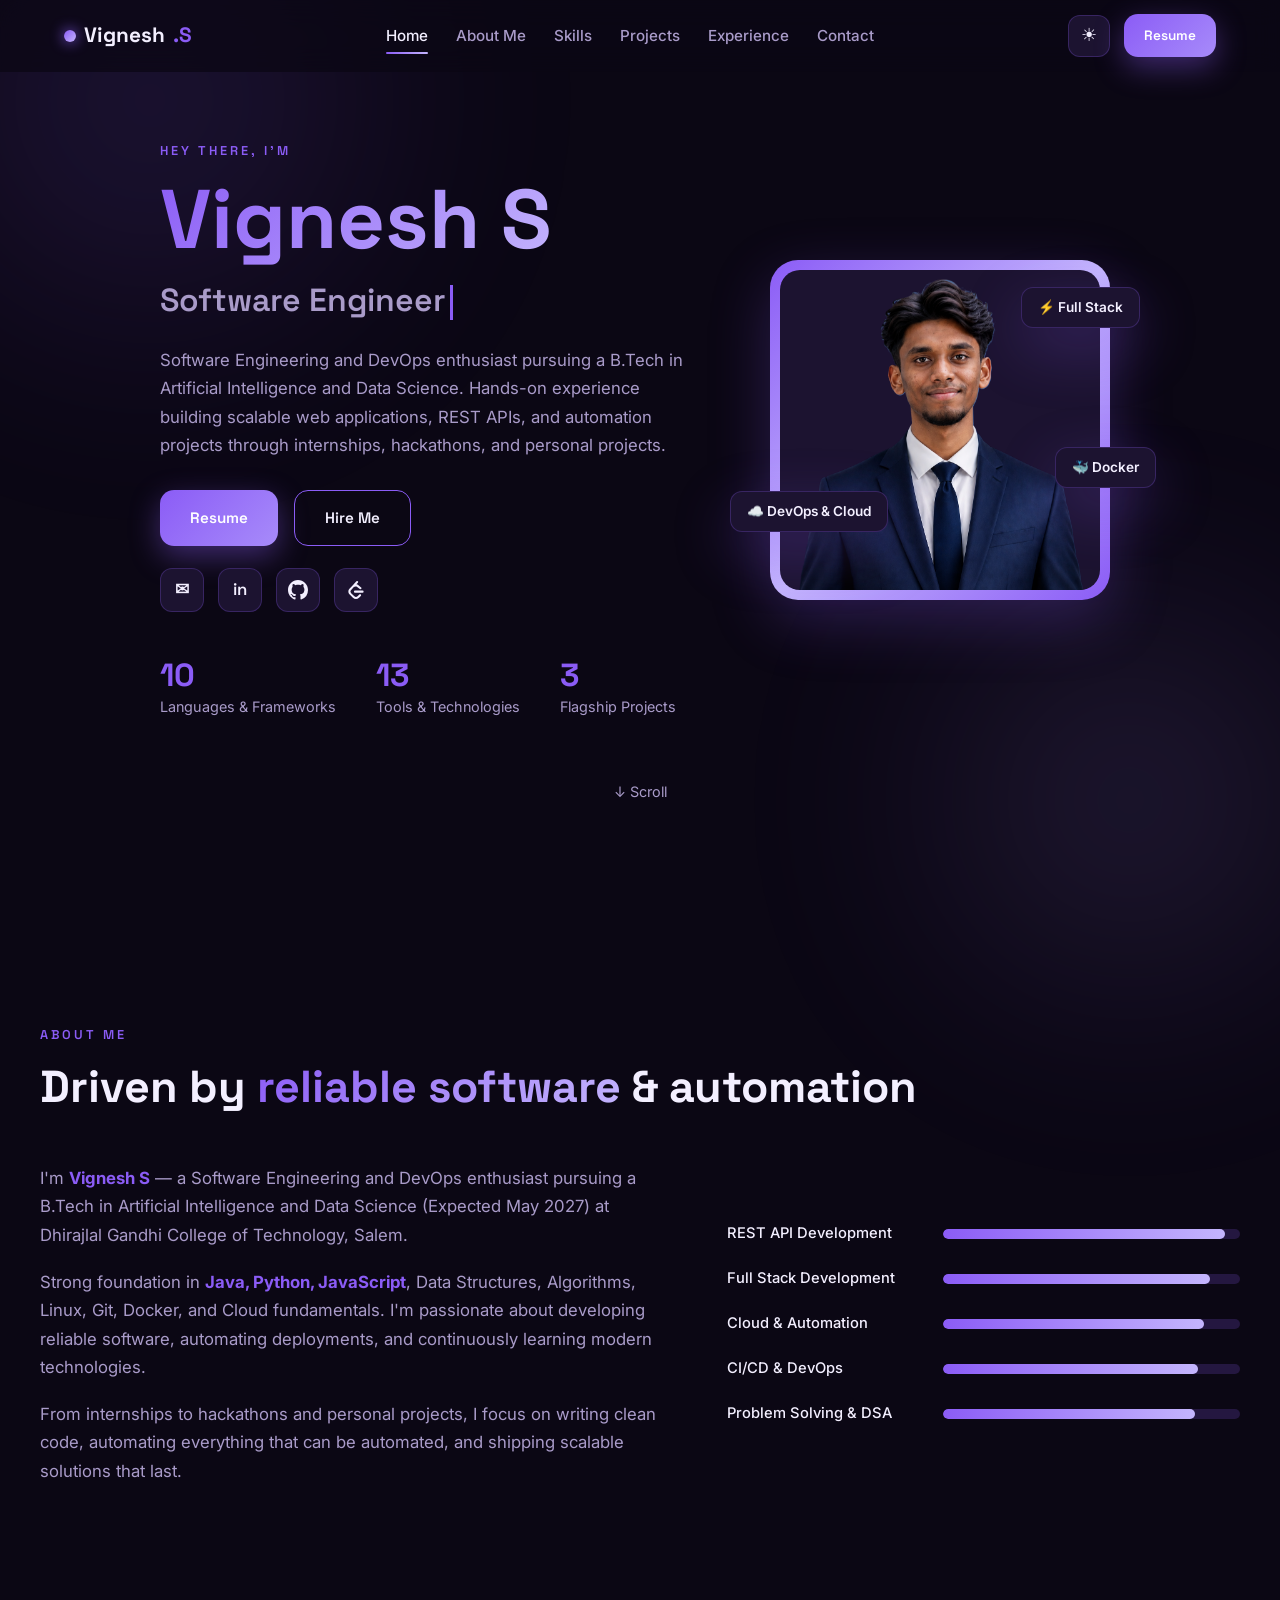
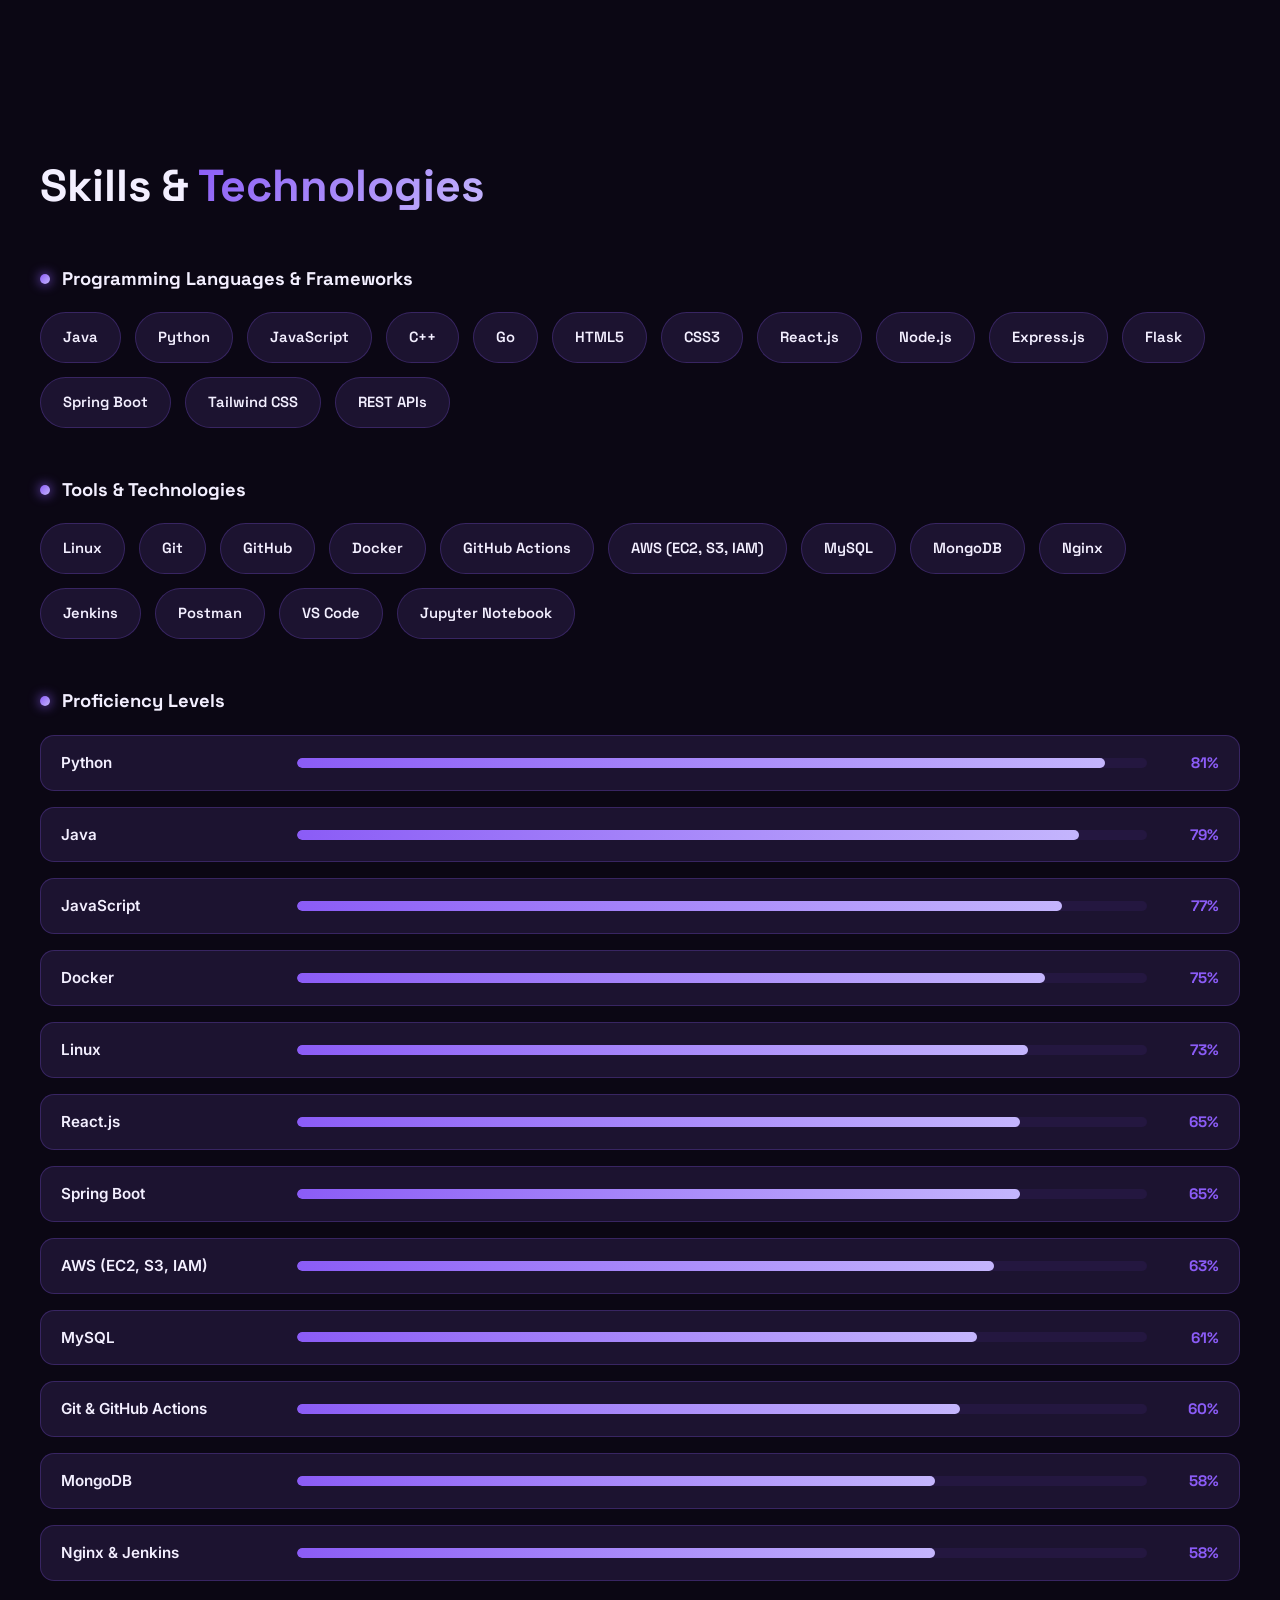
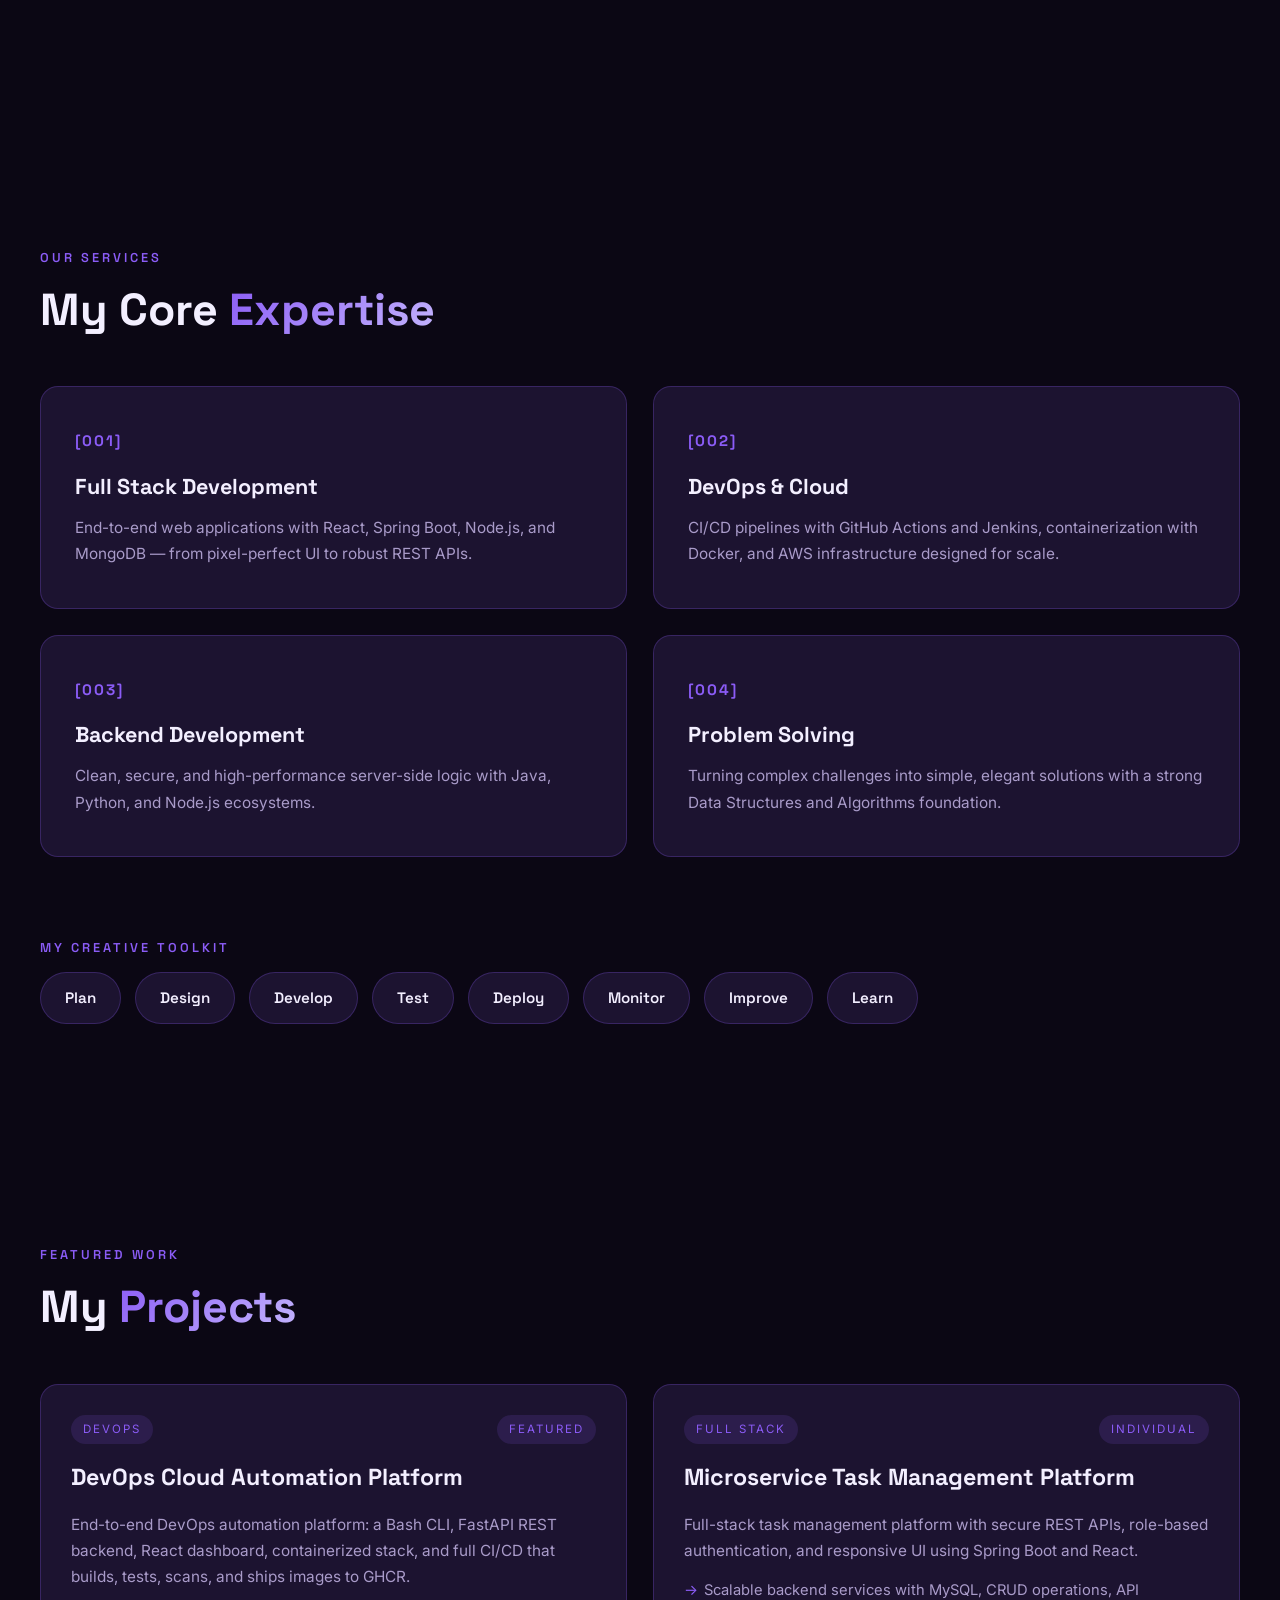
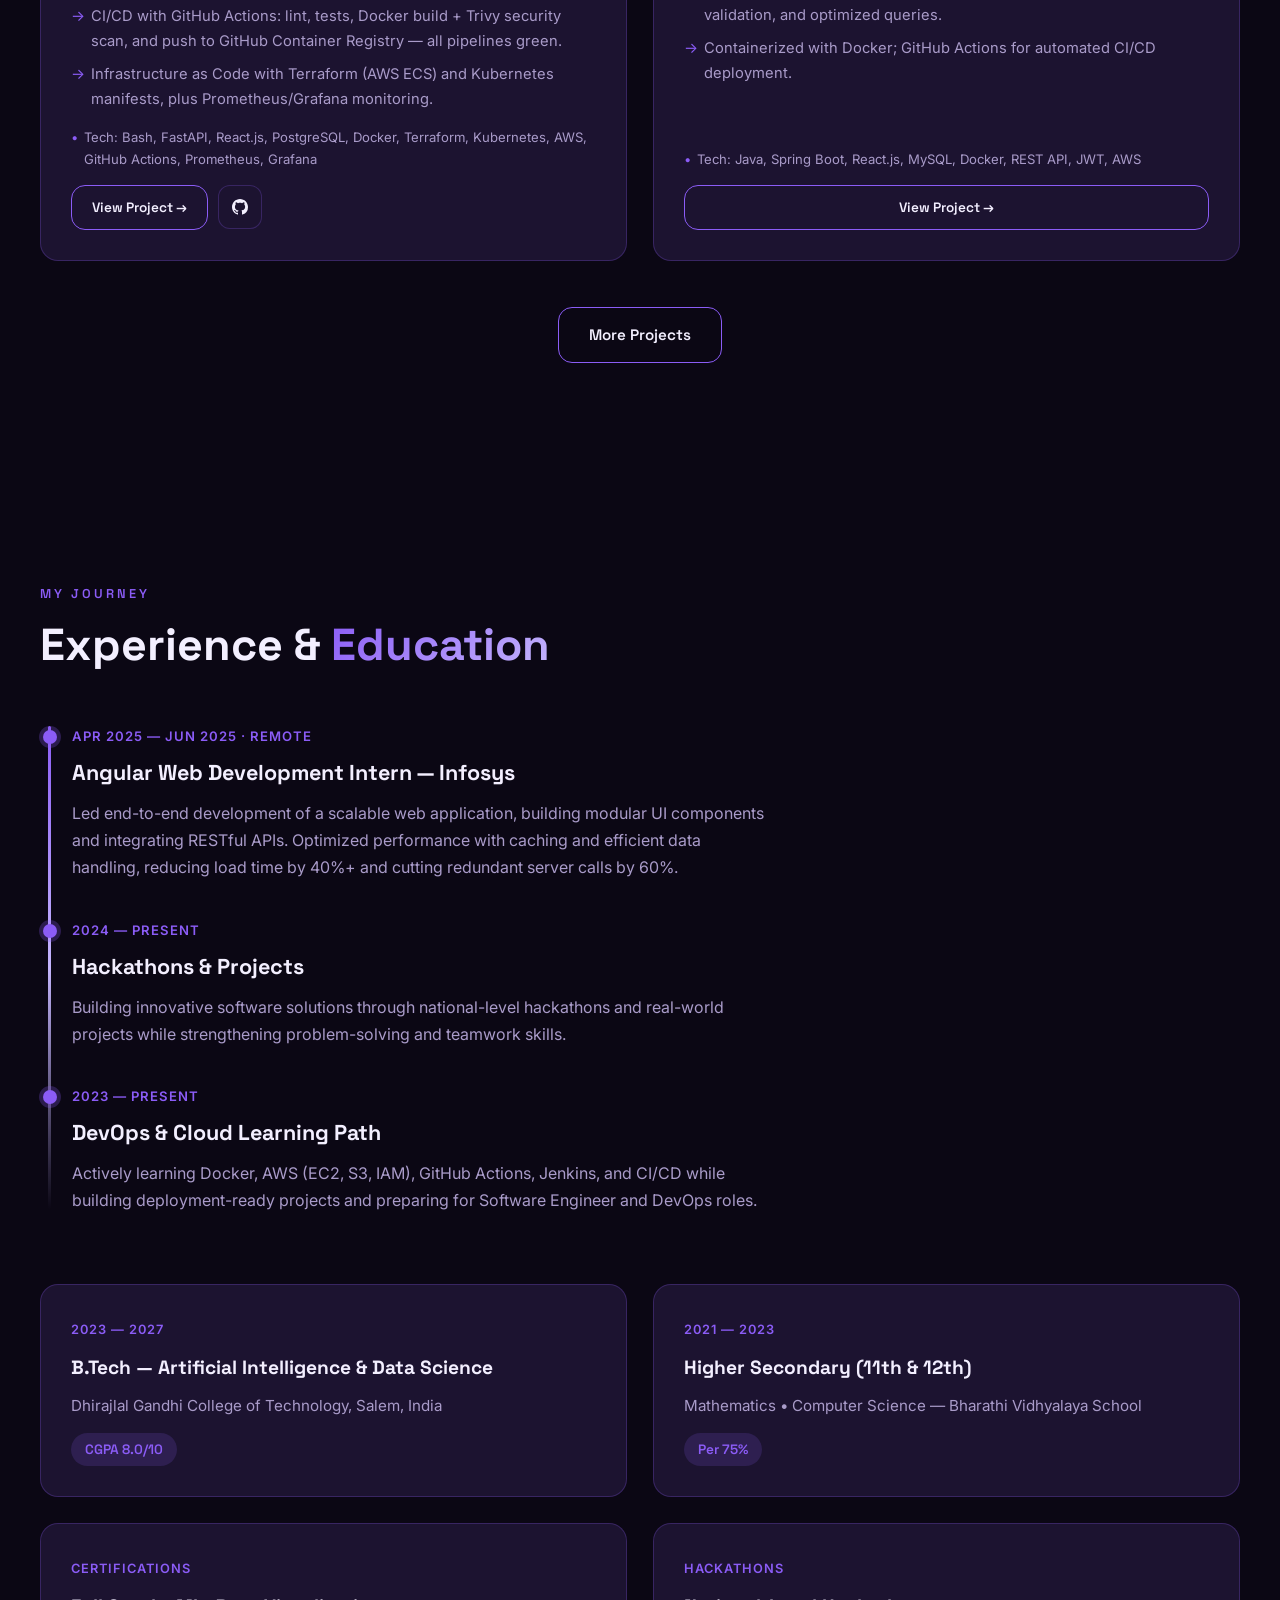
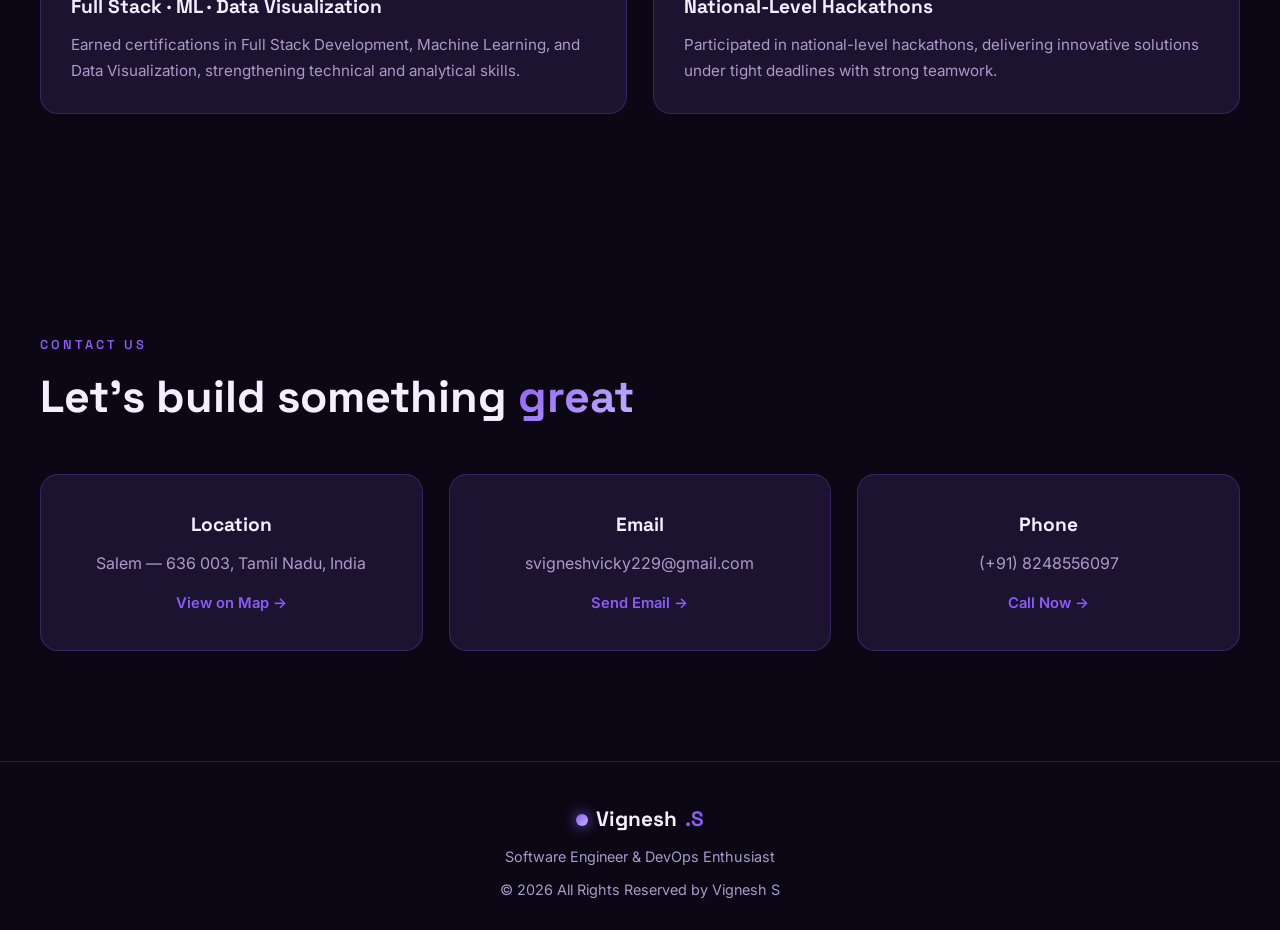
==== index.html @ e55cbc59 "Fix UTF-8 encoding corruption and set resume link to linkyhost URL" ====
<!DOCTYPE html>
<html lang="en" data-theme="dark">
<head>
  <meta charset="UTF-8" />
  <meta name="viewport" content="width=device-width, initial-scale=1.0, viewport-fit=cover" />
  <title>Vignesh S — Software Engineering & DevOps</title>
  <meta name="description" content="Portfolio of Vignesh S, Software Engineering and DevOps enthusiast pursuing a B.Tech in Artificial Intelligence and Data Science." />
  <link rel="icon" type="image/png" href="assets/profile.png" />
  <link rel="preconnect" href="https://fonts.googleapis.com" />
  <link rel="preconnect" href="https://fonts.gstatic.com" crossorigin />
  <link href="https://fonts.googleapis.com/css2?family=Space+Grotesk:wght@400;500;600;700&family=Inter:wght@400;500;600&display=swap" rel="stylesheet" />
  <link rel="stylesheet" href="styles.css" />
</head>
<body>

  <div class="bg-glow bg-glow-1"></div>
  <div class="bg-glow bg-glow-2"></div>
  <canvas id="cursorTrail"></canvas>

  <header class="navbar">
    <div class="nav-inner">
      <a href="#hero" class="brand">
        <span class="brand-dot"></span> Vignesh<span class="brand-accent">.S</span>
      </a>
      <nav class="nav-links">
        <a href="#hero">Home</a>
        <a href="#about">About Me</a>
        <a href="#skills">Skills</a>
        <a href="#projects">Projects</a>
        <a href="#journey">Experience</a>
        <a href="#contact">Contact</a>
      </nav>
      <div class="nav-actions">
        <button id="themeToggle" class="theme-toggle" aria-label="Toggle theme">
          <span class="icon-sun">☀</span>
          <span class="icon-moon">☾</span>
        </button>
        <a href="https://billowing-butterfly-452.linkyhost.com" target="_blank" rel="noopener" class="btn btn-primary btn-sm">Resume</a>
      </div>
      <button id="menuToggle" class="menu-toggle" aria-label="Menu">☰</button>
    </div>
  </header>

  <main>
    <section id="hero" class="section hero">
      <div class="hero-grid">
        <div class="hero-text reveal">
          <p class="eyebrow">Hey There, I'm</p>
          <h1 class="hero-title">
            <span class="gradient-text">Vignesh S</span>
          </h1>
          <h2 class="hero-roles"><span id="typed"></span><span class="caret"></span></h2>
          <p class="hero-desc">
            Software Engineering and DevOps enthusiast pursuing a B.Tech in Artificial Intelligence
            and Data Science. Hands-on experience building scalable web applications, REST APIs, and
            automation projects through internships, hackathons, and personal projects.
          </p>
          <div class="hero-actions">
            <a href="https://billowing-butterfly-452.linkyhost.com" target="_blank" rel="noopener" class="btn btn-primary">Resume</a>
            <a href="https://mail.google.com/mail/?view=cm&fs=1&to=svigneshvicky229@gmail.com&su=Thank%20You%20for%20Visiting%20My%20Portfolio&body=Hello%2C%0D%0A%0D%0AThank%20you%20for%20taking%20the%20time%20to%20visit%20my%20portfolio%20and%20learn%20more%20about%20my%20work.%20I%20truly%20appreciate%20your%20interest.%0D%0A%0D%0AIf%20you%20believe%20my%20skills%20and%20projects%20align%20with%20your%20team%27s%20requirements%2C%20I%20would%20be%20excited%20to%20discuss%20how%20I%20can%20contribute%20as%20a%20Software%20Engineer%2C%20Full%20Stack%20Developer%2C%20or%20DevOps%20Engineer.%0D%0A%0D%0AThank%20you%20once%20again%20for%20your%20time%20and%20consideration.%20I%20look%20forward%20to%20connecting%20with%20you.%0D%0A%0D%0ABest%20regards%2C%0D%0AVignesh%20S" target="_blank" rel="noopener" class="btn btn-outline">Hire Me</a>
          </div>
          <div class="hero-socials">
            <a href="https://mail.google.com/mail/?view=cm&fs=1&to=svigneshvicky229@gmail.com&su=Thank%20You%20for%20Visiting%20My%20Portfolio&body=Hello%2C%0D%0A%0D%0AThank%20you%20for%20taking%20the%20time%20to%20visit%20my%20portfolio%20and%20learn%20more%20about%20my%20work.%20I%20truly%20appreciate%20your%20interest.%0D%0A%0D%0AIf%20you%20believe%20my%20skills%20and%20projects%20align%20with%20your%20team%27s%20requirements%2C%20I%20would%20be%20excited%20to%20discuss%20how%20I%20can%20contribute%20as%20a%20Software%20Engineer%2C%20Full%20Stack%20Developer%2C%20or%20DevOps%20Engineer.%0D%0A%0D%0AThank%20you%20once%20again%20for%20your%20time%20and%20consideration.%20I%20look%20forward%20to%20connecting%20with%20you.%0D%0A%0D%0ABest%20regards%2C%0D%0AVignesh%20S" target="_blank" rel="noopener" class="social-btn" title="Gmail">✉</a>
            <a href="https://www.linkedin.com/in/vignesh-s-v22092005/" target="_blank" rel="noopener" class="social-btn" title="LinkedIn">in</a>
            <a href="https://github.com/Vicky2-code" target="_blank" rel="noopener" class="social-btn" title="GitHub">
              <svg width="20" height="20" viewBox="0 0 16 16" fill="currentColor" aria-hidden="true"><path d="M8 0C3.58 0 0 3.58 0 8c0 3.54 2.29 6.53 5.47 7.59.4.07.55-.17.55-.38 0-.19-.01-.82-.01-1.49-2.01.37-2.53-.49-2.69-.94-.09-.23-.48-.94-.82-1.13-.28-.15-.68-.52-.01-.53.63-.01 1.08.58 1.23.82.72 1.21 1.87.87 2.33.66.07-.52.28-.87.51-1.07-1.78-.2-3.64-.89-3.64-3.95 0-.87.31-1.59.82-2.15-.08-.2-.36-1.02.08-2.12 0 0 .67-.21 2.2.82.64-.18 1.32-.27 2-.27s1.36.09 2 .27c1.53-1.04 2.2-.82 2.2-.82.44 1.1.16 1.92.08 2.12.51.56.82 1.27.82 2.15 0 3.07-1.87 3.75-3.65 3.95.29.25.54.73.54 1.48 0 1.07-.01 1.93-.01 2.2 0 .21.15.46.55.38A8.01 8.01 0 0 0 16 8c0-4.42-3.58-8-8-8z"/></svg>
            </a>
            <a href="https://leetcode.com/u/vicky2223/" target="_blank" rel="noopener" class="social-btn" title="LeetCode">
              <svg width="18" height="18" viewBox="0 0 24 24" fill="currentColor" aria-hidden="true"><path d="M13.483 0a1.374 1.374 0 0 0-.961.438L7.116 6.226l-3.854 4.126a5.266 5.266 0 0 0-1.209 2.104 5.35 5.35 0 0 0-.125.513 5.527 5.527 0 0 0 .062 2.362 5.83 5.83 0 0 0 .349 1.017 5.938 5.938 0 0 0 1.271 1.818l4.277 4.193.039.038c2.248 2.165 5.852 2.133 8.063-.074l2.396-2.392c.54-.54.54-1.414.003-1.955a1.378 1.378 0 0 0-1.951-.003l-2.396 2.392a3.021 3.021 0 0 1-4.205.038l-.02-.019-4.276-4.193c-.652-.64-.972-1.469-.948-2.263a2.68 2.68 0 0 1 .066-.523 2.545 2.545 0 0 1 .619-1.164L9.13 8.114c1.058-1.134 3.204-1.27 4.43-.278l3.501 2.831c.593.48 1.461.387 1.94-.207a1.384 1.384 0 0 0-.207-1.943l-3.5-2.831c-.8-.647-1.766-1.045-2.774-1.202l2.015-2.158A1.384 1.384 0 0 0 13.483 0zm-2.866 12.815a1.38 1.38 0 0 0-1.38 1.382 1.38 1.38 0 0 0 1.38 1.382H20.79a1.38 1.38 0 0 0 1.38-1.382 1.38 1.38 0 0 0-1.38-1.382z"/></svg>
            </a>
          </div>
          <div class="hero-stats">
            <div class="stat"><strong data-count="10">0</strong><span>Languages & Frameworks</span></div>
            <div class="stat"><strong data-count="13">0</strong><span>Tools & Technologies</span></div>
            <div class="stat"><strong data-count="3">0</strong><span>Flagship Projects</span></div>
          </div>
        </div>
        <div class="hero-visual reveal">
          <div class="profile-card">
            <div class="profile-ring">
              <img src="assets/profile-1x1.png" alt="Vignesh S" class="profile-img" />
            </div>
            <div class="floating-chip chip-1">⚡ Full Stack</div>
            <div class="floating-chip chip-2">☁️ DevOps & Cloud</div>
            <div class="floating-chip chip-3">🐳 Docker</div>
          </div>
        </div>
      </div>
      <a href="#about" class="scroll-hint">↓ Scroll</a>
    </section>

    <section id="about" class="section about">
      <div class="container">
        <p class="eyebrow reveal">About Me</p>
        <h2 class="section-title reveal">Driven by <span class="gradient-text">reliable software</span> &amp; automation</h2>
        <div class="about-grid">
          <div class="about-text reveal">
            <p>
              I'm <strong>Vignesh S</strong> — a Software Engineering and DevOps enthusiast pursuing
              a B.Tech in Artificial Intelligence and Data Science (Expected May 2027) at Dhirajlal
              Gandhi College of Technology, Salem.
            </p>
            <p>
              Strong foundation in <strong>Java, Python, JavaScript</strong>, Data Structures,
              Algorithms, Linux, Git, Docker, and Cloud fundamentals. I'm passionate about developing
              reliable software, automating deployments, and continuously learning modern technologies.
            </p>
            <p>
              From internships to hackathons and personal projects, I focus on writing clean code,
              automating everything that can be automated, and shipping scalable solutions that last.
            </p>
          </div>
          <div class="about-metrics reveal">
            <div class="metric-row"><span>REST API Development</span><span class="bar"><i style="--w:95%"></i></span></div>
            <div class="metric-row"><span>Full Stack Development</span><span class="bar"><i style="--w:90%"></i></span></div>
            <div class="metric-row"><span>Cloud & Automation</span><span class="bar"><i style="--w:88%"></i></span></div>
            <div class="metric-row"><span>CI/CD & DevOps</span><span class="bar"><i style="--w:86%"></i></span></div>
            <div class="metric-row"><span>Problem Solving & DSA</span><span class="bar"><i style="--w:85%"></i></span></div>
          </div>
        </div>
      </div>
    </section>

    <section id="skills" class="section skills">
      <div class="container">
        <p class="eyebrow reveal">My Tech Stack</p>
        <h2 class="section-title reveal">Skills &amp; <span class="gradient-text">Technologies</span></h2>

        <div class="skill-group reveal">
          <h3 class="skill-group-title">Programming Languages &amp; Frameworks</h3>
          <div class="chip-grid">
            <span class="chip">Java</span><span class="chip">Python</span><span class="chip">JavaScript</span>
            <span class="chip">C++</span><span class="chip">Go</span><span class="chip">HTML5</span>
            <span class="chip">CSS3</span><span class="chip">React.js</span><span class="chip">Node.js</span>
            <span class="chip">Express.js</span><span class="chip">Flask</span><span class="chip">Spring Boot</span>
            <span class="chip">Tailwind CSS</span><span class="chip">REST APIs</span>
          </div>
        </div>

        <div class="skill-group reveal">
          <h3 class="skill-group-title">Tools &amp; Technologies</h3>
          <div class="chip-grid">
            <span class="chip">Linux</span><span class="chip">Git</span><span class="chip">GitHub</span>
            <span class="chip">Docker</span><span class="chip">GitHub Actions</span><span class="chip">AWS (EC2, S3, IAM)</span>
            <span class="chip">MySQL</span><span class="chip">MongoDB</span><span class="chip">Nginx</span>
            <span class="chip">Jenkins</span><span class="chip">Postman</span><span class="chip">VS Code</span>
            <span class="chip">Jupyter Notebook</span>
          </div>
        </div>

        <div class="skill-group reveal">
          <h3 class="skill-group-title">Proficiency Levels</h3>
          <div class="skill-levels">
            <div class="skill-level" data-level="95"><span class="skill-name">Python</span><div class="skill-bar"><i></i></div><span class="skill-pct">0%</span></div>
            <div class="skill-level" data-level="92"><span class="skill-name">Java</span><div class="skill-bar"><i></i></div><span class="skill-pct">0%</span></div>
            <div class="skill-level" data-level="90"><span class="skill-name">JavaScript</span><div class="skill-bar"><i></i></div><span class="skill-pct">0%</span></div>
            <div class="skill-level" data-level="88"><span class="skill-name">Docker</span><div class="skill-bar"><i></i></div><span class="skill-pct">0%</span></div>
            <div class="skill-level" data-level="86"><span class="skill-name">Linux</span><div class="skill-bar"><i></i></div><span class="skill-pct">0%</span></div>
            <div class="skill-level" data-level="85"><span class="skill-name">React.js</span><div class="skill-bar"><i></i></div><span class="skill-pct">0%</span></div>
            <div class="skill-level" data-level="85"><span class="skill-name">Spring Boot</span><div class="skill-bar"><i></i></div><span class="skill-pct">0%</span></div>
            <div class="skill-level" data-level="82"><span class="skill-name">AWS (EC2, S3, IAM)</span><div class="skill-bar"><i></i></div><span class="skill-pct">0%</span></div>
            <div class="skill-level" data-level="80"><span class="skill-name">MySQL</span><div class="skill-bar"><i></i></div><span class="skill-pct">0%</span></div>
            <div class="skill-level" data-level="78"><span class="skill-name">Git &amp; GitHub Actions</span><div class="skill-bar"><i></i></div><span class="skill-pct">0%</span></div>
            <div class="skill-level" data-level="75"><span class="skill-name">MongoDB</span><div class="skill-bar"><i></i></div><span class="skill-pct">0%</span></div>
            <div class="skill-level" data-level="75"><span class="skill-name">Nginx &amp; Jenkins</span><div class="skill-bar"><i></i></div><span class="skill-pct">0%</span></div>
          </div>
        </div>
      </div>
    </section>

    <section id="services" class="section services">
      <div class="container">
        <p class="eyebrow reveal">Our services</p>
        <h2 class="section-title reveal">My Core <span class="gradient-text">Expertise</span></h2>
        <div class="services-grid">
          <article class="service-card reveal">
            <span class="service-num">[001]</span>
            <h3>Full Stack Development</h3>
            <p>End-to-end web applications with React, Spring Boot, Node.js, and MongoDB — from pixel-perfect UI to robust REST APIs.</p>
          </article>
          <article class="service-card reveal">
            <span class="service-num">[002]</span>
            <h3>DevOps &amp; Cloud</h3>
            <p>CI/CD pipelines with GitHub Actions and Jenkins, containerization with Docker, and AWS infrastructure designed for scale.</p>
          </article>
          <article class="service-card reveal">
            <span class="service-num">[003]</span>
            <h3>Backend Development</h3>
            <p>Clean, secure, and high-performance server-side logic with Java, Python, and Node.js ecosystems.</p>
          </article>
          <article class="service-card reveal">
            <span class="service-num">[004]</span>
            <h3>Problem Solving</h3>
            <p>Turning complex challenges into simple, elegant solutions with a strong Data Structures and Algorithms foundation.</p>
          </article>
        </div>

        <p class="eyebrow reveal" style="margin-top:5rem">My Creative Toolkit</p>
        <div class="toolkit reveal">
          <span>Plan</span><span>Design</span><span>Develop</span><span>Test</span><span>Deploy</span><span>Monitor</span><span>Improve</span><span>Learn</span>
        </div>
      </div>
    </section>

    <section id="projects" class="section works">
      <div class="container">
        <p class="eyebrow reveal">Featured Work</p>
        <h2 class="section-title reveal">My <span class="gradient-text">Projects</span></h2>
        <div class="works-grid">
          <article class="work-card reveal">
            <div class="work-top"><span class="work-tag">DevOps</span><span class="work-tag">Featured</span></div>
            <h3>DevOps Cloud Automation Platform</h3>
            <p>End-to-end DevOps automation platform: a Bash CLI, FastAPI REST backend, React dashboard, containerized stack, and full CI/CD that builds, tests, scans, and ships images to GHCR.</p>
            <ul class="work-list">
              <li>CI/CD with GitHub Actions: lint, tests, Docker build + Trivy security scan, and push to GitHub Container Registry — all pipelines green.</li>
              <li>Infrastructure as Code with Terraform (AWS ECS) and Kubernetes manifests, plus Prometheus/Grafana monitoring.</li>
            </ul>
            <div class="work-meta"><span>Tech: Bash, FastAPI, React.js, PostgreSQL, Docker, Terraform, Kubernetes, AWS, GitHub Actions, Prometheus, Grafana</span></div>
            <div class="work-actions">
              <a href="https://github.com/Vicky2-code/devops-platform" target="_blank" rel="noopener" class="btn btn-outline btn-sm">View Project →</a>
              <a href="https://github.com/Vicky2-code/devops-platform" target="_blank" rel="noopener" class="social-btn" title="GitHub">
                <svg width="16" height="16" viewBox="0 0 16 16" fill="currentColor" aria-hidden="true"><path d="M8 0C3.58 0 0 3.58 0 8c0 3.54 2.29 6.53 5.47 7.59.4.07.55-.17.55-.38 0-.19-.01-.82-.01-1.49-2.01.37-2.53-.49-2.69-.94-.09-.23-.48-.94-.82-1.13-.28-.15-.68-.52-.01-.53.63-.01 1.08.58 1.23.82.72 1.21 1.87.87 2.33.66.07-.52.28-.87.51-1.07-1.78-.2-3.64-.89-3.64-3.95 0-.87.31-1.59.82-2.15-.08-.2-.36-1.02.08-2.12 0 0 .67-.21 2.2.82.64-.18 1.32-.27 2-.27s1.36.09 2 .27c1.53-1.04 2.2-.82 2.2-.82.44 1.1.16 1.92.08 2.12.51.56.82 1.27.82 2.15 0 3.07-1.87 3.75-3.65 3.95.29.25.54.73.54 1.48 0 1.07-.01 1.93-.01 2.2 0 .21.15.46.55.38A8.01 8.01 0 0 0 16 8c0-4.42-3.58-8-8-8z"/></svg>
              </a>
            </div>
          </article>
          <article class="work-card reveal">
            <div class="work-top"><span class="work-tag">Full Stack</span><span class="work-tag">Individual</span></div>
            <h3>Microservice Task Management Platform</h3>
            <p>Full-stack task management platform with secure REST APIs, role-based authentication, and responsive UI using Spring Boot and React.</p>
            <ul class="work-list">
              <li>Scalable backend services with MySQL, CRUD operations, API validation, and optimized queries.</li>
              <li>Containerized with Docker; GitHub Actions for automated CI/CD deployment.</li>
            </ul>
            <div class="work-meta"><span>Tech: Java, Spring Boot, React.js, MySQL, Docker, REST API, JWT, AWS</span></div>
            <a href="#" class="btn btn-outline btn-sm">View Project →</a>
          </article>
        </div>

        <div class="works-more reveal">
          <a href="projects.html" class="btn btn-outline">More Projects</a>
        </div>
      </div>
    </section>

    <section id="journey" class="section journey">
      <div class="container">
        <p class="eyebrow reveal">My Journey</p>
        <h2 class="section-title reveal">Experience &amp; <span class="gradient-text">Education</span></h2>
        <div class="timeline">
          <div class="timeline-item reveal">
            <span class="tl-period">Apr 2025 — Jun 2025 · Remote</span>
            <h3>Angular Web Development Intern — Infosys</h3>
            <p>Led end-to-end development of a scalable web application, building modular UI components and integrating RESTful APIs. Optimized performance with caching and efficient data handling, reducing load time by 40%+ and cutting redundant server calls by 60%.</p>
          </div>
          <div class="timeline-item reveal">
            <span class="tl-period">2024 — Present</span>
            <h3>Hackathons &amp; Projects</h3>
            <p>Building innovative software solutions through national-level hackathons and real-world projects while strengthening problem-solving and teamwork skills.</p>
          </div>
          <div class="timeline-item reveal">
            <span class="tl-period">2023 — Present</span>
            <h3>DevOps &amp; Cloud Learning Path</h3>
            <p>Actively learning Docker, AWS (EC2, S3, IAM), GitHub Actions, Jenkins, and CI/CD while building deployment-ready projects and preparing for Software Engineer and DevOps roles.</p>
          </div>
        </div>

        <div class="edu-grid">
          <div class="edu-card reveal">
            <span class="edu-period">2023 — 2027</span>
            <h3>B.Tech — Artificial Intelligence &amp; Data Science</h3>
            <p>Dhirajlal Gandhi College of Technology, Salem, India</p>
            <span class="edu-score">CGPA 8.0/10</span>
          </div>
          <div class="edu-card reveal">
            <span class="edu-period">2021 — 2023</span>
            <h3>Higher Secondary (11th &amp; 12th)</h3>
            <p>Mathematics • Computer Science — Bharathi Vidhyalaya School</p>
            <span class="edu-score">Per 75%</span>
          </div>
          <div class="edu-card reveal">
            <span class="edu-period">Certifications</span>
            <h3>Full Stack · ML · Data Visualization</h3>
            <p>Earned certifications in Full Stack Development, Machine Learning, and Data Visualization, strengthening technical and analytical skills.</p>
          </div>
          <div class="edu-card reveal">
            <span class="edu-period">Hackathons</span>
            <h3>National-Level Hackathons</h3>
            <p>Participated in national-level hackathons, delivering innovative solutions under tight deadlines with strong teamwork.</p>
          </div>
        </div>
      </div>
    </section>

    <section id="contact" class="section contact">
      <div class="container">
        <p class="eyebrow reveal">Contact Us</p>
        <h2 class="section-title reveal">Let's build something <span class="gradient-text">great</span></h2>
        <div class="contact-grid">
          <div class="contact-card reveal">
            <h3>Location</h3>
            <p>Salem — 636 003, Tamil Nadu, India</p>
            <a href="https://www.google.com/maps" target="_blank" rel="noopener">View on Map →</a>
          </div>
          <div class="contact-card reveal">
            <h3>Email</h3>
            <p>svigneshvicky229@gmail.com</p>
            <a href="https://mail.google.com/mail/?view=cm&fs=1&to=svigneshvicky229@gmail.com&su=Thank%20You%20for%20Visiting%20My%20Portfolio&body=Hello%2C%0D%0A%0D%0AThank%20you%20for%20taking%20the%20time%20to%20visit%20my%20portfolio%20and%20learn%20more%20about%20my%20work.%20I%20truly%20appreciate%20your%20interest.%0D%0A%0D%0AIf%20you%20believe%20my%20skills%20and%20projects%20align%20with%20your%20team%27s%20requirements%2C%20I%20would%20be%20excited%20to%20discuss%20how%20I%20can%20contribute%20as%20a%20Software%20Engineer%2C%20Full%20Stack%20Developer%2C%20or%20DevOps%20Engineer.%0D%0A%0D%0AThank%20you%20once%20again%20for%20your%20time%20and%20consideration.%20I%20look%20forward%20to%20connecting%20with%20you.%0D%0A%0D%0ABest%20regards%2C%0D%0AVignesh%20S" target="_blank" rel="noopener">Send Email →</a>
          </div>
          <div class="contact-card reveal">
            <h3>Phone</h3>
            <p>(+91) 8248556097</p>
            <a href="tel:+918248556097">Call Now →</a>
          </div>
        </div>
      </div>
    </section>
  </main>

  <button id="scrollArrow" class="scroll-arrow" aria-label="Scroll">
    <svg id="arrowUp" width="22" height="22" viewBox="0 0 24 24" fill="none" stroke="currentColor" stroke-width="2.5" stroke-linecap="round" stroke-linejoin="round" aria-hidden="true"><path d="M12 19V5M5 12l7-7 7 7"/></svg>
    <svg id="arrowDown" width="22" height="22" viewBox="0 0 24 24" fill="none" stroke="currentColor" stroke-width="2.5" stroke-linecap="round" stroke-linejoin="round" aria-hidden="true"><path d="M12 5v14M19 12l-7 7-7-7"/></svg>
  </button>

  <footer class="footer">
    <div class="container footer-inner">
      <a href="#hero" class="brand"><span class="brand-dot"></span> Vignesh<span class="brand-accent">.S</span></a>
      <p>Software Engineer & DevOps Enthusiast</p>
      <p>© 2026 All Rights Reserved by Vignesh S</p>
    </div>
  </footer>

  <script src="script.js"></script>
</body>
</html>
---- styles.css ----
:root {
  --accent: #8b5cf6;
  --accent-2: #a78bfa;
  --accent-3: #c4b5fd;
  --bg: #0b0714;
  --bg-2: #150e26;
  --card: #1c1330;
  --card-2: #241740;
  --text: #f3efff;
  --muted: #a99bc9;
  --border: rgba(139, 92, 246, 0.25);
  --shadow: 0 20px 60px rgba(139, 92, 246, 0.25);
  --radius: 18px;
  --font-head: 'Space Grotesk', sans-serif;
  --font-body: 'Inter', sans-serif;
}

[data-theme="light"] {
  --bg: #faf8ff;
  --bg-2: #f0ebff;
  --card: #ffffff;
  --card-2: #efe9ff;
  --text: #1c1330;
  --muted: #5f5485;
  --border: rgba(124, 58, 237, 0.2);
  --shadow: 0 20px 60px rgba(124, 58, 237, 0.18);
}

* { margin: 0; padding: 0; box-sizing: border-box; }

html {
  scroll-behavior: smooth;
  -webkit-text-size-adjust: 100%;
  text-size-adjust: 100%;
  -webkit-tap-highlight-color: transparent;
}

body {
  font-family: var(--font-body);
  background: var(--bg);
  color: var(--text);
  line-height: 1.7;
  overflow-x: hidden;
  transition: background 0.4s ease, color 0.4s ease;
  cursor: url("data:image/svg+xml,%3Csvg%20xmlns='http://www.w3.org/2000/svg'%20width='24'%20height='24'%20viewBox='0%200%2024%2024'%20fill='none'%3E%3Ccircle%20cx='12'%20cy='12'%20r='5'%20fill='%238b5cf6'%20fill-opacity='0.15'%20stroke='%238b5cf6'%20stroke-width='1.5'/%3E%3Ccircle%20cx='12'%20cy='12'%20r='1.2'%20fill='%23a78bfa'/%3E%3Cpath%20d='M12%202v4M12%2018v4M2%2012h4M18%2012h4'%20stroke='%238b5cf6'%20stroke-width='2'%20stroke-linecap='round'/%3E%3C/svg%3E") 12 12, auto;
}
body a, body button, body .chip, body .social-btn, body .theme-toggle, body .menu-toggle, body .toolkit span {
  cursor: url("data:image/svg+xml,%3Csvg%20xmlns='http://www.w3.org/2000/svg'%20width='24'%20height='24'%20viewBox='0%200%2024%2024'%20fill='none'%3E%3Ccircle%20cx='12'%20cy='12'%20r='6'%20fill='%238b5cf6'%20fill-opacity='0.2'%20stroke='%23a78bfa'%20stroke-width='1.5'/%3E%3Ccircle%20cx='12'%20cy='12'%20r='1.5'%20fill='%23c4b5fd'/%3E%3Cpath%20d='M12%201v4M12%2019v4M1%2012h4M19%2012h4'%20stroke='%238b5cf6'%20stroke-width='2.2'%20stroke-linecap='round'/%3E%3C/svg%3E") 12 12, pointer;
}

::selection { background: var(--accent); color: #fff; }

/* ---------- Cursor trail ---------- */
#cursorTrail {
  position: fixed;
  inset: 0;
  z-index: 9999;
  pointer-events: none;
}

/* ---------- Background glow ---------- */
.bg-glow {
  position: fixed;
  border-radius: 50%;
  filter: blur(120px);
  opacity: 0.22;
  pointer-events: none;
  z-index: -1;
  background: radial-gradient(circle, var(--accent), transparent 70%);
}
.bg-glow-1 { width: 600px; height: 600px; top: -200px; left: -150px; }
.bg-glow-2 { width: 500px; height: 500px; bottom: -150px; right: -100px; background: radial-gradient(circle, var(--accent-2), transparent 70%); }

/* ---------- Navbar ---------- */
.navbar {
  position: fixed;
  top: 0; left: 0; right: 0;
  z-index: 100;
  background: color-mix(in srgb, var(--bg) 75%, transparent);
  backdrop-filter: blur(14px);
  border-bottom: 1px solid transparent;
  transition: border-color 0.3s, box-shadow 0.3s, background 0.4s;
}
.navbar.scrolled {
  border-bottom: 1px solid var(--border);
  box-shadow: 0 8px 30px rgba(0, 0, 0, 0.25);
}
.nav-inner {
  max-width: 1200px;
  margin: 0 auto;
  padding: 14px 24px;
  display: flex;
  align-items: center;
  justify-content: space-between;
  gap: 16px;
}
.brand {
  font-family: var(--font-head);
  font-weight: 700;
  font-size: 1.3rem;
  text-decoration: none;
  color: var(--text);
  display: flex;
  align-items: center;
  gap: 8px;
}
.brand-dot {
  width: 12px; height: 12px;
  border-radius: 50%;
  background: linear-gradient(135deg, var(--accent), var(--accent-3));
  box-shadow: 0 0 14px var(--accent);
}
.brand-accent { color: var(--accent); }

.nav-links { display: flex; gap: 28px; }
.nav-links a {
  color: var(--muted);
  text-decoration: none;
  font-size: 0.95rem;
  font-weight: 500;
  position: relative;
  transition: color 0.25s;
}
.nav-links a::after {
  content: '';
  position: absolute;
  left: 0; bottom: -6px;
  width: 0; height: 2px;
  background: linear-gradient(90deg, var(--accent), var(--accent-3));
  border-radius: 2px;
  transition: width 0.3s;
}
.nav-links a:hover, .nav-links a.active { color: var(--text); }
.nav-links a:hover::after, .nav-links a.active::after { width: 100%; }

.nav-actions { display: flex; align-items: center; gap: 14px; }

.theme-toggle {
  width: 42px; height: 42px;
  border-radius: 12px;
  border: 1px solid var(--border);
  background: var(--card);
  color: var(--text);
  font-size: 1.1rem;
  cursor: pointer;
  display: grid;
  place-items: center;
  transition: transform 0.3s, background 0.3s;
}
.theme-toggle:hover { transform: rotate(20deg) scale(1.05); background: var(--card-2); }
[data-theme="light"] .icon-sun { display: none; }
[data-theme="dark"] .icon-moon { display: none; }

.menu-toggle {
  display: none;
  background: none;
  border: 1px solid var(--border);
  color: var(--text);
  font-size: 1.3rem;
  width: 42px; height: 42px;
  border-radius: 12px;
  cursor: pointer;
}

/* ---------- Buttons ---------- */
.btn {
  display: inline-flex;
  align-items: center;
  justify-content: center;
  gap: 8px;
  padding: 14px 30px;
  border-radius: 14px;
  font-family: var(--font-head);
  font-weight: 600;
  font-size: 0.95rem;
  text-decoration: none;
  cursor: pointer;
  transition: transform 0.25s, box-shadow 0.25s, background 0.25s, color 0.25s, border-color 0.25s;
}
.btn-primary {
  background: linear-gradient(135deg, var(--accent), var(--accent-2));
  color: #fff;
  border: none;
  box-shadow: 0 10px 30px rgba(139, 92, 246, 0.4);
}
.btn-primary:hover { transform: translateY(-3px); box-shadow: 0 16px 40px rgba(139, 92, 246, 0.55); }
.btn-outline {
  background: transparent;
  color: var(--text);
  border: 1.5px solid var(--accent);
}
.btn-outline:hover { background: color-mix(in srgb, var(--accent) 14%, transparent); transform: translateY(-3px); }
.btn-sm { padding: 10px 20px; font-size: 0.85rem; }

/* ---------- Sections ---------- */
.section { position: relative; padding: 110px 24px; }
.container { max-width: 1200px; margin: 0 auto; }

.eyebrow {
  color: var(--accent);
  font-family: var(--font-head);
  font-weight: 600;
  text-transform: uppercase;
  letter-spacing: 3px;
  font-size: 0.8rem;
  margin-bottom: 14px;
}
.section-title {
  font-family: var(--font-head);
  font-size: clamp(1.8rem, 4vw, 2.8rem);
  font-weight: 700;
  line-height: 1.2;
  margin-bottom: 50px;
}
.gradient-text {
  background: linear-gradient(135deg, var(--accent), var(--accent-3));
  -webkit-background-clip: text;
  background-clip: text;
  -webkit-text-fill-color: transparent;
  color: transparent;
}

/* ---------- Hero ---------- */
.hero {
  min-height: 100vh;
  min-height: 100svh;
  display: flex;
  flex-direction: column;
  justify-content: center;
  padding-top: 140px;
}
.hero-grid {
  max-width: 1200px;
  margin: 0 auto;
  display: grid;
  grid-template-columns: 1.2fr 0.8fr;
  gap: 60px;
  align-items: center;
}
.hero-title {
  font-family: var(--font-head);
  font-size: clamp(2.8rem, 7vw, 5.2rem);
  line-height: 1.05;
  font-weight: 700;
  margin: 6px 0 10px;
}
.hero-roles {
  font-family: var(--font-head);
  font-size: clamp(1.3rem, 3vw, 2rem);
  color: var(--muted);
  min-height: 2.4rem;
  font-weight: 600;
}
.caret {
  display: inline-block;
  width: 3px; height: 1.1em;
  background: var(--accent);
  margin-left: 4px;
  vertical-align: text-bottom;
  animation: blink 0.85s steps(1) infinite;
}
@keyframes blink { 50% { opacity: 0; } }

.hero-desc { margin: 18px 0 30px; color: var(--muted); max-width: 540px; font-size: 1.05rem; }
.hero-actions { display: flex; gap: 16px; flex-wrap: wrap; }

.hero-socials { display: flex; gap: 14px; margin-top: 22px; }
.social-btn {
  width: 44px; height: 44px;
  display: grid;
  place-items: center;
  border-radius: 12px;
  border: 1px solid var(--border);
  background: var(--card);
  color: var(--text);
  text-decoration: none;
  font-family: var(--font-head);
  font-weight: 600;
  font-size: 1.05rem;
  transition: transform 0.3s, background 0.3s, color 0.3s, box-shadow 0.3s;
}
.social-btn:hover {
  transform: translateY(-4px);
  background: linear-gradient(135deg, var(--accent), var(--accent-2));
  color: #fff;
  box-shadow: 0 10px 30px rgba(139, 92, 246, 0.4);
}

.hero-stats { display: flex; gap: 40px; margin-top: 46px; }
.stat strong {
  font-family: var(--font-head);
  font-size: 2rem;
  color: var(--accent);
  display: block;
  line-height: 1.1;
}
.stat span { color: var(--muted); font-size: 0.9rem; }

.hero-visual { display: flex; justify-content: center; align-items: center; width: 100%; }
.profile-card { position: relative; display: flex; justify-content: center; }
.profile-ring {
  width: 340px; height: 340px;
  max-width: 82vw;
  max-height: 82vw;
  border-radius: 28px;
  padding: 10px;
  background: linear-gradient(135deg, var(--accent), var(--accent-3), var(--accent));
  box-shadow: var(--shadow);
  animation: float 6s ease-in-out infinite;
  display: grid;
  place-items: center;
}
.profile-img {
  width: 100%; height: 100%;
  object-fit: cover;
  border-radius: 20px;
  background: var(--card);
}
@keyframes float {
  0%, 100% { transform: translateY(0); }
  50% { transform: translateY(-16px); }
}

.floating-chip {
  position: absolute;
  background: var(--card);
  border: 1px solid var(--border);
  padding: 8px 16px;
  border-radius: 12px;
  font-size: 0.85rem;
  font-weight: 600;
  box-shadow: var(--shadow);
  animation: float 5s ease-in-out infinite;
  white-space: nowrap;
  overflow: hidden;
  cursor: default;
  transition: transform 0.3s, box-shadow 0.3s, border-color 0.3s, color 0.3s;
}
.floating-chip::after {
  content: '';
  position: absolute;
  top: 0; left: -75%;
  width: 50%;
  height: 100%;
  background: linear-gradient(90deg, transparent, rgba(255, 255, 255, 0.35), transparent);
  transform: skewX(-20deg);
  transition: left 0.5s ease;
}
.floating-chip:hover {
  color: #fff;
  border-color: var(--accent);
  box-shadow: 0 12px 30px rgba(139, 92, 246, 0.5);
  transform: translateY(-2px) scale(1.06);
  background: linear-gradient(135deg, var(--accent), var(--accent-2));
}
.floating-chip:hover::after { left: 120%; }
.chip-1 { top: 8%; right: -30px; animation-delay: 0s; }
.chip-2 { bottom: 20%; left: -40px; animation-delay: 1.2s; }
.chip-3 { top: 55%; right: -46px; animation-delay: 2.1s; }

.scroll-hint {
  display: block;
  margin: 60px auto 0;
  width: max-content;
  color: var(--muted);
  text-decoration: none;
  font-size: 0.9rem;
  animation: bob 2s ease-in-out infinite;
}
@keyframes bob { 0%, 100% { transform: translateY(0); } 50% { transform: translateY(8px); } }

/* ---------- About ---------- */
.about-grid {
  display: grid;
  grid-template-columns: 1.1fr 0.9fr;
  gap: 60px;
  align-items: center;
}
.about-text p { color: var(--muted); margin-bottom: 18px; font-size: 1.05rem; }
.about-text strong { color: var(--accent); }
.metric-row { display: grid; grid-template-columns: 200px 1fr; align-items: center; gap: 16px; margin-bottom: 20px; }
.metric-row span:first-child { color: var(--text); font-size: 0.92rem; font-weight: 500; }
.bar {
  height: 10px;
  background: var(--card-2);
  border-radius: 8px;
  overflow: hidden;
}
.bar i, .skill-bar i {
  display: block;
  height: 100%;
  width: 0;
  border-radius: 8px;
  background: linear-gradient(90deg, var(--accent), var(--accent-3));
  transition: width 1.4s cubic-bezier(0.22, 1, 0.36, 1);
}

/* ---------- Skills ---------- */
.skill-group { margin-bottom: 46px; }
.skill-group-title {
  font-family: var(--font-head);
  font-size: 1.15rem;
  margin-bottom: 18px;
  display: flex;
  align-items: center;
  gap: 12px;
}
.skill-group-title::before {
  content: '';
  width: 10px; height: 10px;
  border-radius: 50%;
  background: linear-gradient(135deg, var(--accent), var(--accent-3));
  box-shadow: 0 0 12px var(--accent);
}
.chip-grid { display: flex; flex-wrap: wrap; gap: 14px; }
.chip {
  position: relative;
  padding: 12px 22px;
  background: var(--card);
  border: 1px solid var(--border);
  border-radius: 100px;
  font-family: var(--font-head);
  font-weight: 600;
  font-size: 0.92rem;
  overflow: hidden;
  transition: transform 0.35s cubic-bezier(0.22, 1, 0.36, 1), background 0.35s ease, color 0.35s ease, box-shadow 0.35s ease, border-color 0.35s ease;
  cursor: default;
}
.chip::after {
  content: '';
  position: absolute;
  top: 0; left: -75%;
  width: 50%;
  height: 100%;
  background: linear-gradient(90deg, transparent, rgba(255, 255, 255, 0.35), transparent);
  transform: skewX(-20deg);
  transition: left 0.55s ease;
}
.chip:hover {
  transform: translateY(-4px) scale(1.05);
  background: linear-gradient(135deg, var(--accent), var(--accent-2));
  color: #fff;
  border-color: transparent;
  box-shadow: 0 10px 30px rgba(139, 92, 246, 0.4);
}
.chip:hover::after { left: 120%; }

.skill-levels {
  display: grid;
  grid-template-columns: 1fr;
  gap: 16px;
}
.skill-level {
  display: grid;
  grid-template-columns: 220px 1fr 56px;
  align-items: center;
  gap: 16px;
  padding: 14px 20px;
  background: var(--card);
  border: 1px solid var(--border);
  border-radius: 14px;
  transition: transform 0.3s, box-shadow 0.3s, background 0.3s;
}
.skill-level:hover { transform: translateY(-3px); box-shadow: var(--shadow); background: var(--card-2); }
.skill-level .skill-name { font-weight: 600; font-size: 0.95rem; }
.skill-level .skill-pct {
  font-family: var(--font-head);
  font-weight: 700;
  color: var(--accent);
  font-size: 0.95rem;
  text-align: right;
}
.skill-level .skill-bar { height: 10px; background: var(--card-2); border-radius: 8px; overflow: hidden; }
.skill-level .skill-bar i {
  display: block;
  height: 100%;
  width: 0;
  border-radius: 8px;
  background: linear-gradient(90deg, var(--accent), var(--accent-3));
  transition: width 1.6s cubic-bezier(0.22, 1, 0.36, 1);
}

/* ---------- Services ---------- */
.services-grid { display: grid; grid-template-columns: repeat(2, 1fr); gap: 26px; }
.service-card {
  position: relative;
  background: var(--card);
  border: 1px solid var(--border);
  border-radius: var(--radius);
  padding: 40px 34px;
  overflow: hidden;
  transition: transform 0.3s, box-shadow 0.3s, border-color 0.3s;
}
.service-card:hover { transform: translateY(-6px); box-shadow: var(--shadow); border-color: var(--accent); }
.service-card::before {
  content: '';
  position: absolute;
  inset: 0 0 auto 0;
  height: 3px;
  background: linear-gradient(90deg, var(--accent), var(--accent-3));
  transform: scaleX(0);
  transform-origin: left;
  transition: transform 0.4s;
}
.service-card:hover::before { transform: scaleX(1); }
.service-num {
  font-family: var(--font-head);
  color: var(--accent);
  font-weight: 700;
  font-size: 0.95rem;
  letter-spacing: 2px;
}
.service-card h3 { font-family: var(--font-head); font-size: 1.35rem; margin: 14px 0 10px; }
.service-card p { color: var(--muted); font-size: 0.96rem; }

.toolkit {
  display: flex;
  flex-wrap: wrap;
  gap: 14px;
}
.toolkit span {
  position: relative;
  padding: 12px 24px;
  background: var(--card);
  border: 1px solid var(--border);
  border-radius: 100px;
  font-family: var(--font-head);
  font-weight: 600;
  font-size: 0.95rem;
  overflow: hidden;
  transition: transform 0.35s cubic-bezier(0.22, 1, 0.36, 1), background 0.35s ease, color 0.35s ease, box-shadow 0.35s ease;
  cursor: default;
}
.toolkit span::after {
  content: '';
  position: absolute;
  top: 0; left: -75%;
  width: 50%;
  height: 100%;
  background: linear-gradient(90deg, transparent, rgba(255, 255, 255, 0.35), transparent);
  transform: skewX(-20deg);
  transition: left 0.55s ease;
}
.toolkit span:hover {
  transform: translateY(-4px) scale(1.05);
  background: linear-gradient(135deg, var(--accent), var(--accent-2));
  color: #fff;
  box-shadow: 0 10px 30px rgba(139, 92, 246, 0.4);
}
.toolkit span:hover::after { left: 120%; }

/* ---------- Works / Projects ---------- */
.works-grid { display: grid; grid-template-columns: repeat(2, 1fr); gap: 26px; }
.works-more { text-align: center; margin-top: 46px; }
.work-card {
  background: var(--card);
  border: 1px solid var(--border);
  border-radius: var(--radius);
  padding: 30px;
  display: flex;
  flex-direction: column;
  gap: 14px;
  transition: transform 0.3s, box-shadow 0.3s, border-color 0.3s;
}
.work-card:hover { transform: translateY(-6px); box-shadow: var(--shadow); border-color: var(--accent); }
.work-top { display: flex; justify-content: space-between; align-items: center; gap: 10px; flex-wrap: wrap; }
.work-tag {
  font-size: 0.72rem;
  letter-spacing: 2px;
  text-transform: uppercase;
  color: var(--accent);
  background: color-mix(in srgb, var(--accent) 14%, transparent);
  padding: 5px 12px;
  border-radius: 100px;
}
.work-card h3 { font-family: var(--font-head); font-size: 1.45rem; }
.work-card p { color: var(--muted); font-size: 0.96rem; }
.work-actions { display: flex; align-items: center; gap: 10px; margin-top: auto; }
.work-list { list-style: none; display: flex; flex-direction: column; gap: 8px; flex: 1; }
.work-list li {
  color: var(--muted);
  font-size: 0.92rem;
  padding-left: 20px;
  position: relative;
}
.work-list li::before {
  content: '→';
  position: absolute;
  left: 0;
  color: var(--accent);
}
.work-meta { display: flex; flex-direction: column; gap: 4px; color: var(--muted); font-size: 0.82rem; }
.work-meta span { display: flex; gap: 6px; }
.work-meta span::before { content: '•'; color: var(--accent); }

/* ---------- Journey ---------- */
.timeline { position: relative; padding-left: 32px; margin-bottom: 70px; }
.timeline::before {
  content: '';
  position: absolute;
  left: 8px; top: 4px; bottom: 4px;
  width: 3px;
  background: linear-gradient(180deg, var(--accent), var(--accent-3), transparent);
  border-radius: 3px;
}
.timeline-item { position: relative; margin-bottom: 34px; }
.timeline-item::before {
  content: '';
  position: absolute;
  left: -32px; top: 8px;
  width: 14px; height: 14px;
  border-radius: 50%;
  background: var(--accent);
  box-shadow: 0 0 0 4px color-mix(in srgb, var(--accent) 25%, transparent);
  margin-left: 3px;
}
.tl-period {
  color: var(--accent);
  font-size: 0.82rem;
  font-weight: 600;
  letter-spacing: 1px;
  text-transform: uppercase;
}
.timeline-item h3 { font-family: var(--font-head); font-size: 1.35rem; margin: 6px 0 8px; }
.timeline-item p { color: var(--muted); max-width: 700px; }

.edu-grid { display: grid; grid-template-columns: repeat(2, 1fr); gap: 26px; }
.edu-card {
  background: var(--card);
  border: 1px solid var(--border);
  border-radius: var(--radius);
  padding: 30px;
  transition: transform 0.3s, box-shadow 0.3s, border-color 0.3s;
}
.edu-card:hover { transform: translateY(-6px); box-shadow: var(--shadow); border-color: var(--accent); }
.edu-period { color: var(--accent); font-size: 0.8rem; font-weight: 600; letter-spacing: 1px; text-transform: uppercase; }
.edu-card h3 { font-family: var(--font-head); font-size: 1.2rem; margin: 10px 0 8px; }
.edu-card p { color: var(--muted); font-size: 0.95rem; }
.edu-score {
  display: inline-block;
  margin-top: 14px;
  padding: 5px 14px;
  border-radius: 100px;
  background: color-mix(in srgb, var(--accent) 16%, transparent);
  color: var(--accent);
  font-family: var(--font-head);
  font-weight: 600;
  font-size: 0.85rem;
}

/* ---------- Contact ---------- */
.contact-grid { display: grid; grid-template-columns: repeat(3, 1fr); gap: 26px; }
.contact-card {
  background: var(--card);
  border: 1px solid var(--border);
  border-radius: var(--radius);
  padding: 34px;
  text-align: center;
  transition: transform 0.3s, box-shadow 0.3s, border-color 0.3s;
}
.contact-card:hover { transform: translateY(-6px); box-shadow: var(--shadow); border-color: var(--accent); }
.contact-card h3 { font-family: var(--font-head); font-size: 1.2rem; margin-bottom: 8px; }
.contact-card p { color: var(--muted); margin-bottom: 12px; word-break: break-word; }
.contact-card a { color: var(--accent); text-decoration: none; font-weight: 600; font-size: 0.92rem; }
.contact-card a:hover { text-decoration: underline; }

/* ---------- Scroll arrow ---------- */
.scroll-arrow {
  position: fixed;
  right: 24px;
  bottom: 24px;
  z-index: 90;
  width: 54px;
  height: 54px;
  border-radius: 50%;
  border: 1px solid var(--border);
  background: var(--card);
  color: var(--accent);
  display: grid;
  place-items: center;
  cursor: pointer;
  box-shadow: var(--shadow);
  opacity: 0;
  visibility: hidden;
  transform: translateY(16px);
  transition: opacity 0.3s, visibility 0.3s, transform 0.3s, background 0.3s, color 0.3s, box-shadow 0.3s;
}
.scroll-arrow.show { opacity: 1; visibility: visible; transform: translateY(0); }
.scroll-arrow:hover {
  background: linear-gradient(135deg, var(--accent), var(--accent-2));
  color: #fff;
  box-shadow: 0 12px 36px rgba(139, 92, 246, 0.5);
}
.scroll-arrow svg { position: absolute; transition: opacity 0.3s, transform 0.3s; }
#arrowDown { opacity: 0; transform: scale(0.6); }
.scroll-arrow.down #arrowUp { opacity: 0; transform: scale(0.6); }
.scroll-arrow.down #arrowDown { opacity: 1; transform: scale(1); }

/* ---------- Footer ---------- */
.footer {
  border-top: 1px solid var(--border);
  padding: 40px 24px;
  text-align: center;
}
.footer-inner { display: flex; flex-direction: column; gap: 8px; align-items: center; }
.footer p { color: var(--muted); font-size: 0.9rem; }

/* ---------- Reveal animations ---------- */
.reveal {
  opacity: 0;
  transform: translateY(40px);
  transition: opacity 0.8s cubic-bezier(0.22, 1, 0.36, 1), transform 0.8s cubic-bezier(0.22, 1, 0.36, 1);
}
.reveal.visible { opacity: 1; transform: translateY(0); }
.reveal:nth-child(2) { transition-delay: 0.1s; }
.reveal:nth-child(3) { transition-delay: 0.2s; }
.reveal:nth-child(4) { transition-delay: 0.3s; }

/* ---------- Responsive ---------- */

/* Tablets portrait & large phones */
@media (max-width: 1024px) {
  .nav-links { gap: 20px; }
  .hero-grid { gap: 40px; }
  .profile-ring { width: 300px; height: 300px; }
  .about-grid { gap: 40px; }
  .contact-grid { gap: 20px; }
}

@media (max-width: 980px) {
  .hero-grid { grid-template-columns: 1fr; text-align: center; }
  .hero-desc { margin-inline: auto; }
  .hero-actions, .hero-stats, .hero-socials { justify-content: center; }
  .about-grid, .services-grid, .edu-grid, .works-grid { grid-template-columns: 1fr; }
  .contact-grid { grid-template-columns: repeat(2, 1fr); }
  .metric-row { grid-template-columns: 1fr; }
  .skill-level { grid-template-columns: 1fr; gap: 8px; }
  .skill-level .skill-pct { text-align: left; }
  .floating-chip.chip-1 { right: 0; }
  .floating-chip.chip-2 { left: 0; }
  .floating-chip.chip-3 { right: -10px; }
  .nav-links {
    position: fixed;
    top: 72px; left: 0; right: 0;
    flex-direction: column;
    background: var(--bg);
    border-bottom: 1px solid var(--border);
    padding: 20px 24px;
    gap: 16px;
    transform: translateY(-150%);
    transition: transform 0.4s;
    z-index: 99;
    max-height: calc(100svh - 72px);
    overflow-y: auto;
    overscroll-behavior: contain;
    -webkit-overflow-scrolling: touch;
  }
  .nav-links.open { transform: translateY(0); }
  .menu-toggle { display: block; }
  .menu-toggle, .theme-toggle { touch-action: manipulation; }
  .chip-grid, .toolkit { justify-content: center; }
}

/* Tablets portrait */
@media (max-width: 820px) {
  .section { padding: 90px 20px; }
  .services-grid { grid-template-columns: repeat(2, 1fr); }
  .chip-grid { justify-content: flex-start; }
  .toolkit { justify-content: flex-start; }
}

/* Phones & small tablets */
@media (max-width: 640px) {
  .contact-grid { grid-template-columns: 1fr; }
  .nav-actions .btn { display: none; }
  .section { padding: 70px 18px; }
  .scroll-arrow { right: 16px; bottom: 16px; width: 48px; height: 48px; }
  .services-grid { grid-template-columns: 1fr; }
  .section-title { margin-bottom: 34px; }
  .hero { padding-top: 120px; }
  .hero-actions { width: 100%; }
  .hero-actions .btn { flex: 1; min-width: 140px; }
  .hero-stats { gap: 24px; flex-wrap: wrap; }
  .stat strong { font-size: 1.6rem; }
  .profile-ring { width: 240px; height: 240px; }
  .floating-chip { font-size: 0.75rem; padding: 6px 12px; }
  .chip-1 { right: -6px; }
  .chip-2 { left: -6px; }
  .chip-3 { right: -12px; }
  .skill-level { padding: 12px 16px; }
  .work-card, .edu-card, .contact-card, .service-card { padding: 24px; }
  .tl-period { font-size: 0.75rem; }
}

/* Small phones (portrait) */
@media (max-width: 400px) {
  .section { padding: 60px 14px; }
  .profile-ring { width: 210px; height: 210px; }
  .chip { padding: 10px 16px; font-size: 0.85rem; }
  .toolkit span { padding: 10px 18px; font-size: 0.85rem; }
  .floating-chip.chip-2 { display: none; }
  .hero-actions { flex-direction: column; }
  .hero-actions .btn { width: 100%; }
  .footer { padding: 28px 14px; }
}

/* Phones landscape (short height) */
@media (max-height: 560px) and (orientation: landscape) {
  .hero { min-height: auto; padding: 100px 24px 60px; }
  .profile-ring { width: 190px; height: 190px; }
  .floating-chip.chip-2, .floating-chip.chip-3 { display: none; }
  .hero-stats { margin-top: 30px; }
  .section { padding: 70px 24px; }
  .scroll-hint { display: none; }
  .nav-links { max-height: calc(100svh - 60px); top: 60px; }
}

/* Tablets landscape / short laptops */
@media (min-width: 700px) and (max-height: 700px) and (orientation: landscape) {
  .profile-ring { width: 260px; height: 260px; }
  .hero { padding-top: 110px; }
}

/* Large desktop */
@media (min-width: 1600px) {
  .container { max-width: 1400px; }
  .section { padding: 130px 32px; }
  .hero-title { font-size: clamp(3rem, 6vw, 6rem); }
  .profile-ring { width: 400px; height: 400px; }
}

/* Ultra-wide desktop */
@media (min-width: 2200px) {
  .container { max-width: 1600px; }
}

/* Landscape orientation general */
@media (orientation: landscape) and (max-width: 1000px) {
  .hero-grid { grid-template-columns: 1.1fr 0.9fr; }
  .profile-ring { width: 240px; height: 240px; }
}

/* iOS safe areas */
@supports (padding: env(safe-area-inset-bottom)) {
  .footer { padding-bottom: calc(28px + env(safe-area-inset-bottom)); }
  .scroll-arrow { bottom: calc(16px + env(safe-area-inset-bottom)); }
  .navbar { padding-top: env(safe-area-inset-top); }
}

/* Reduce motion preference */
@media (prefers-reduced-motion: reduce) {
  *, *::before, *::after {
    animation-duration: 0.01ms !important;
    animation-iteration-count: 1 !important;
    transition-duration: 0.01ms !important;
    scroll-behavior: auto !important;
  }
}
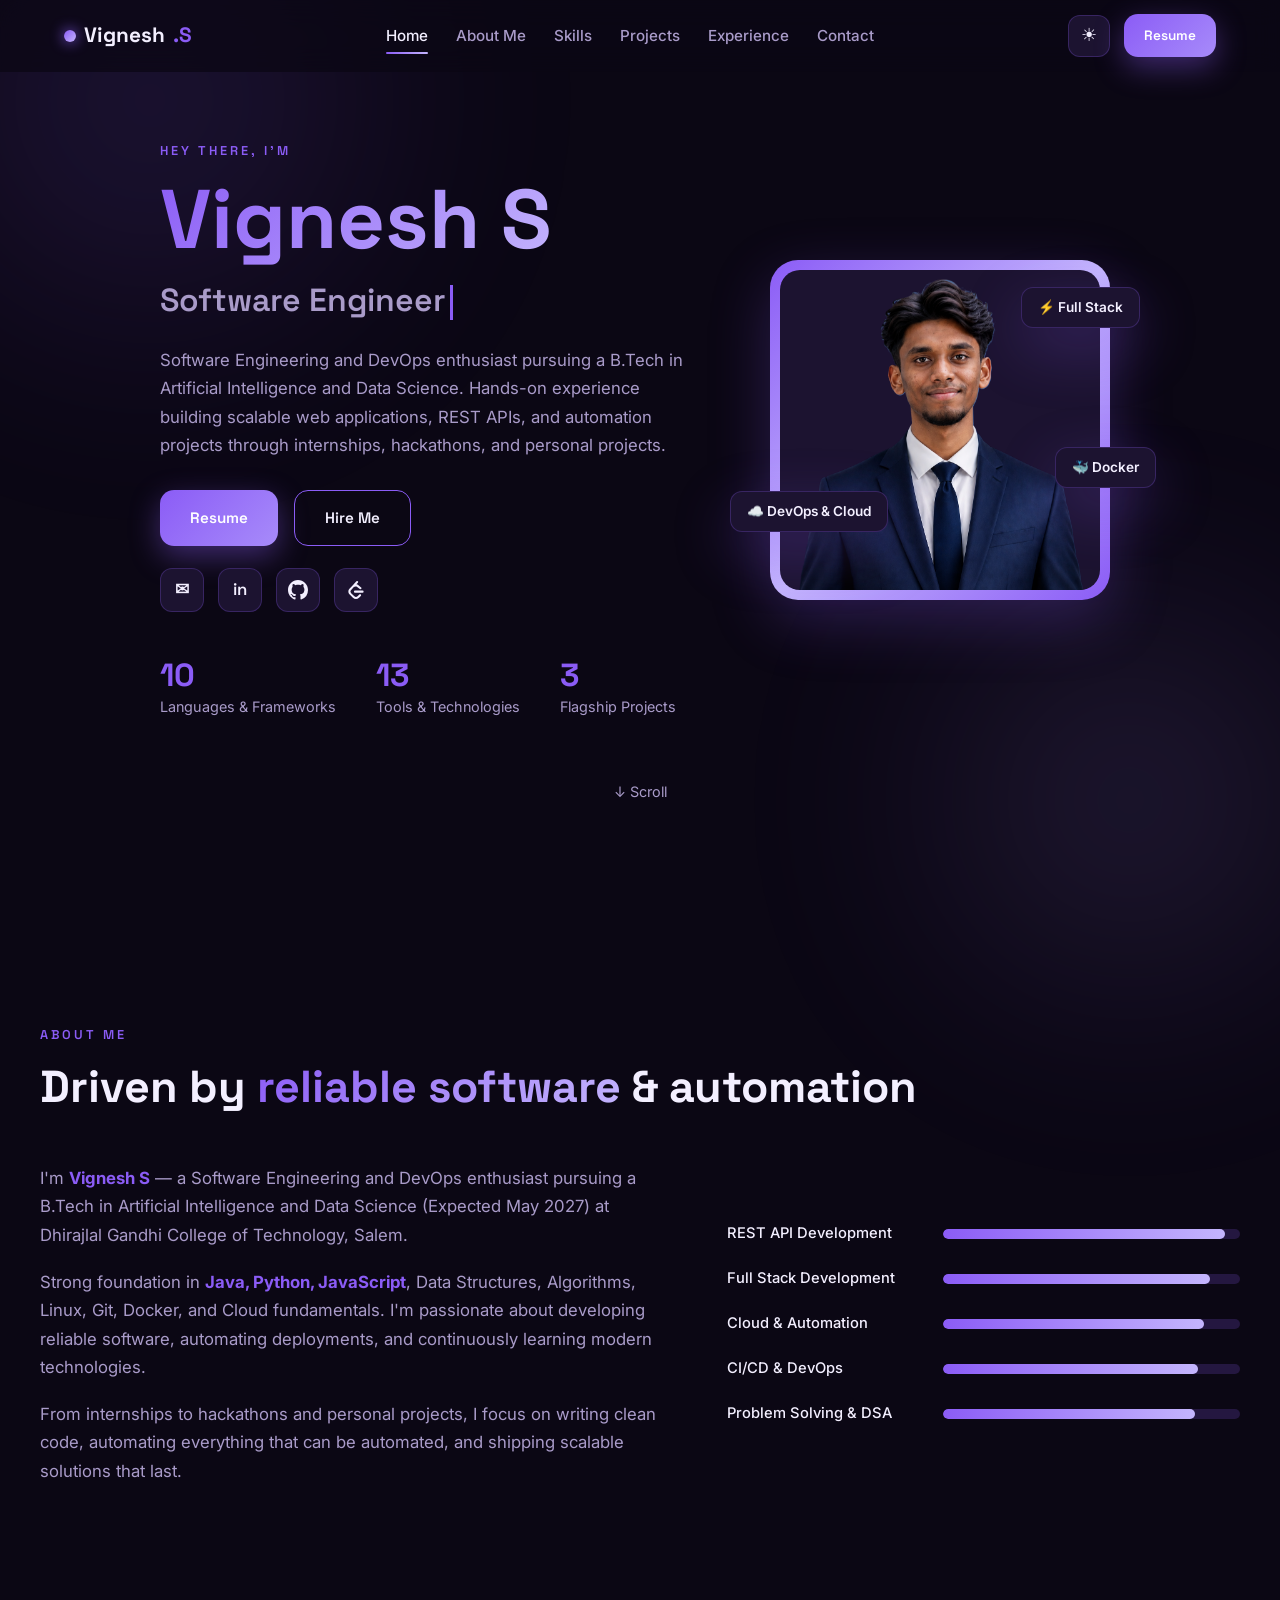
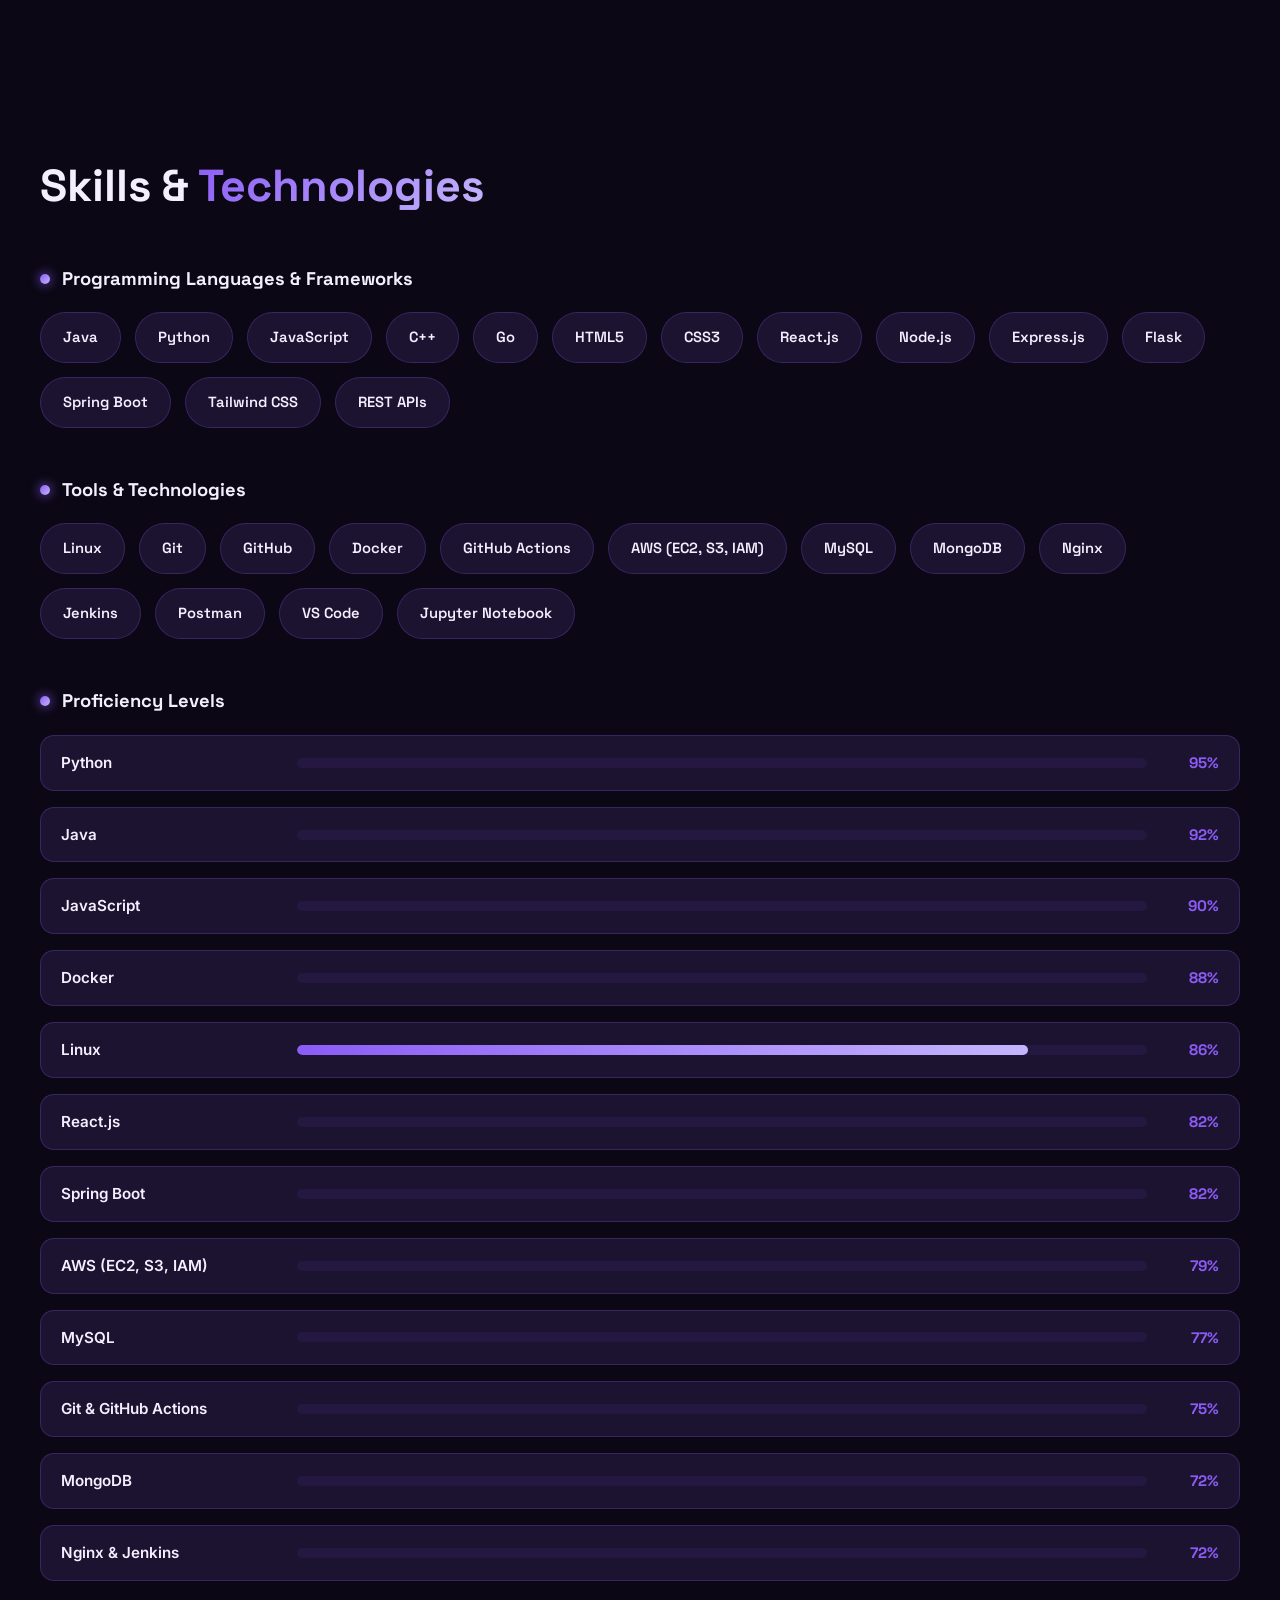
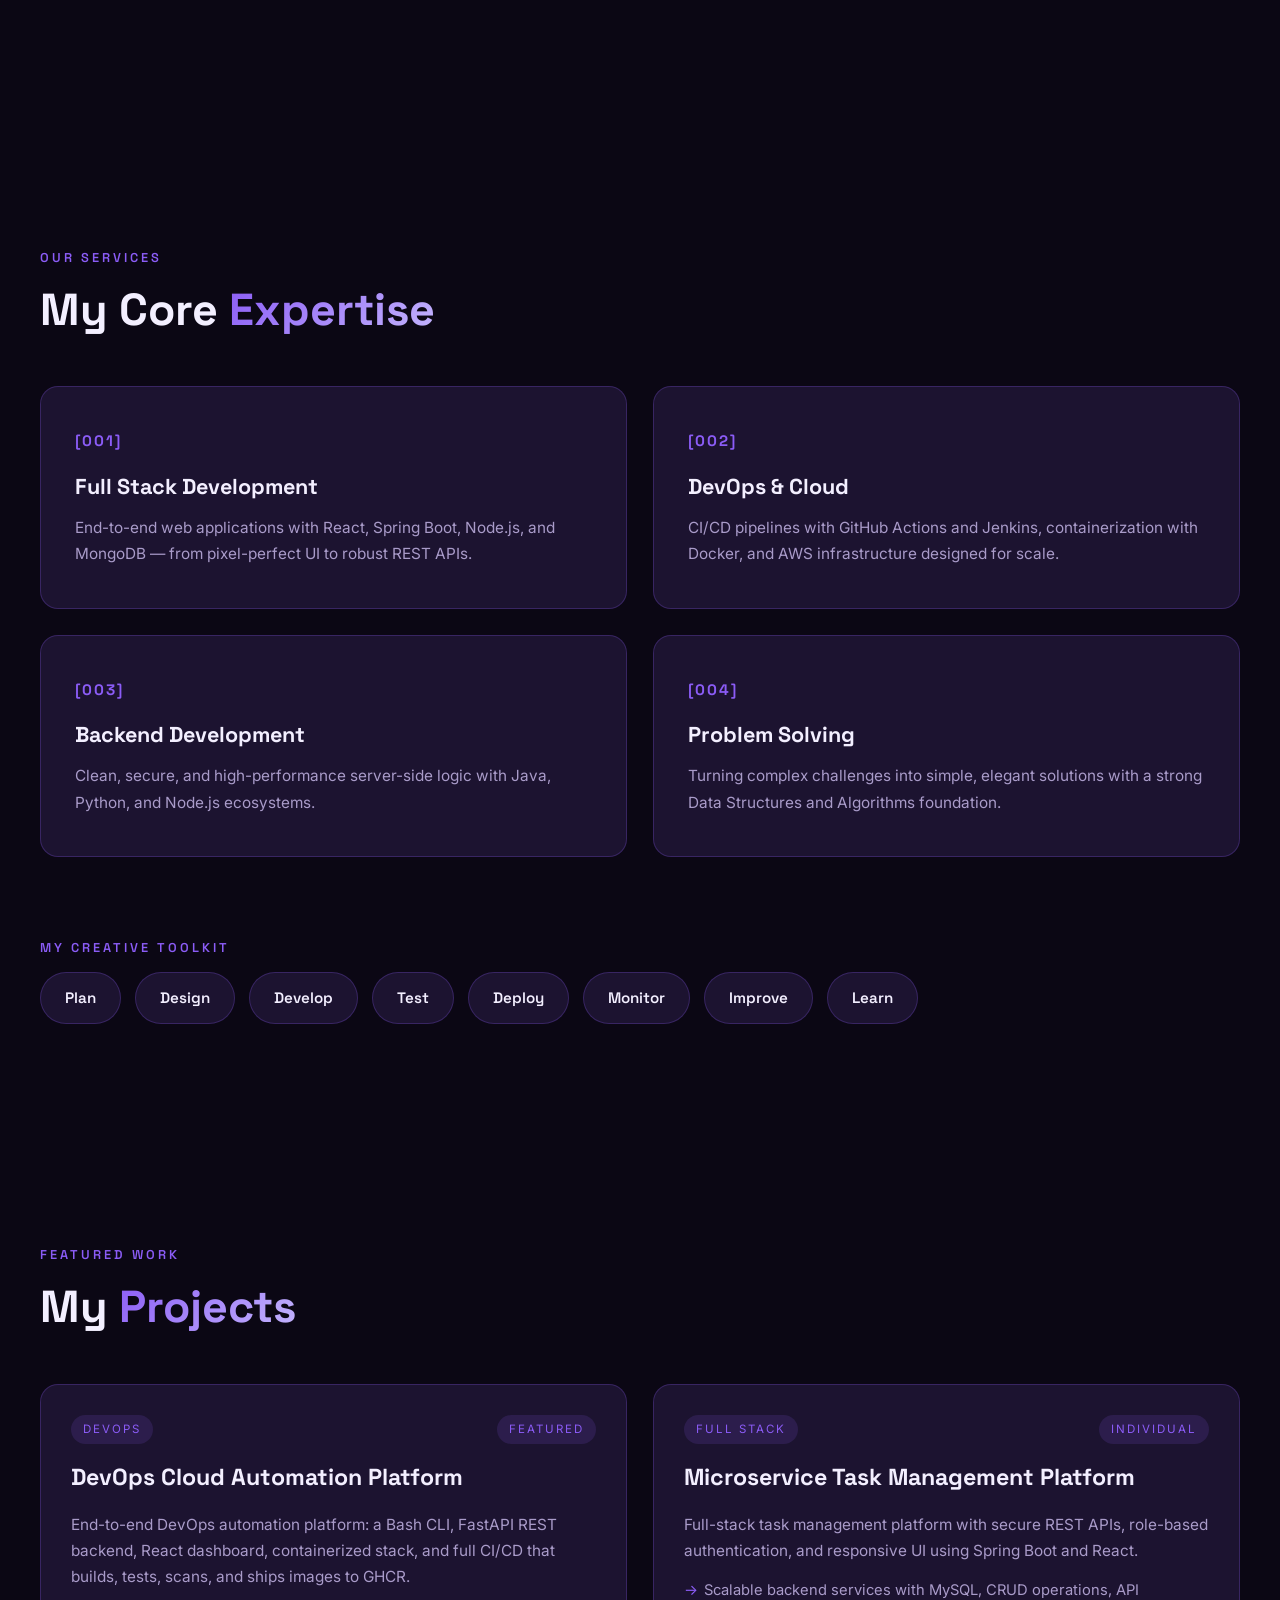
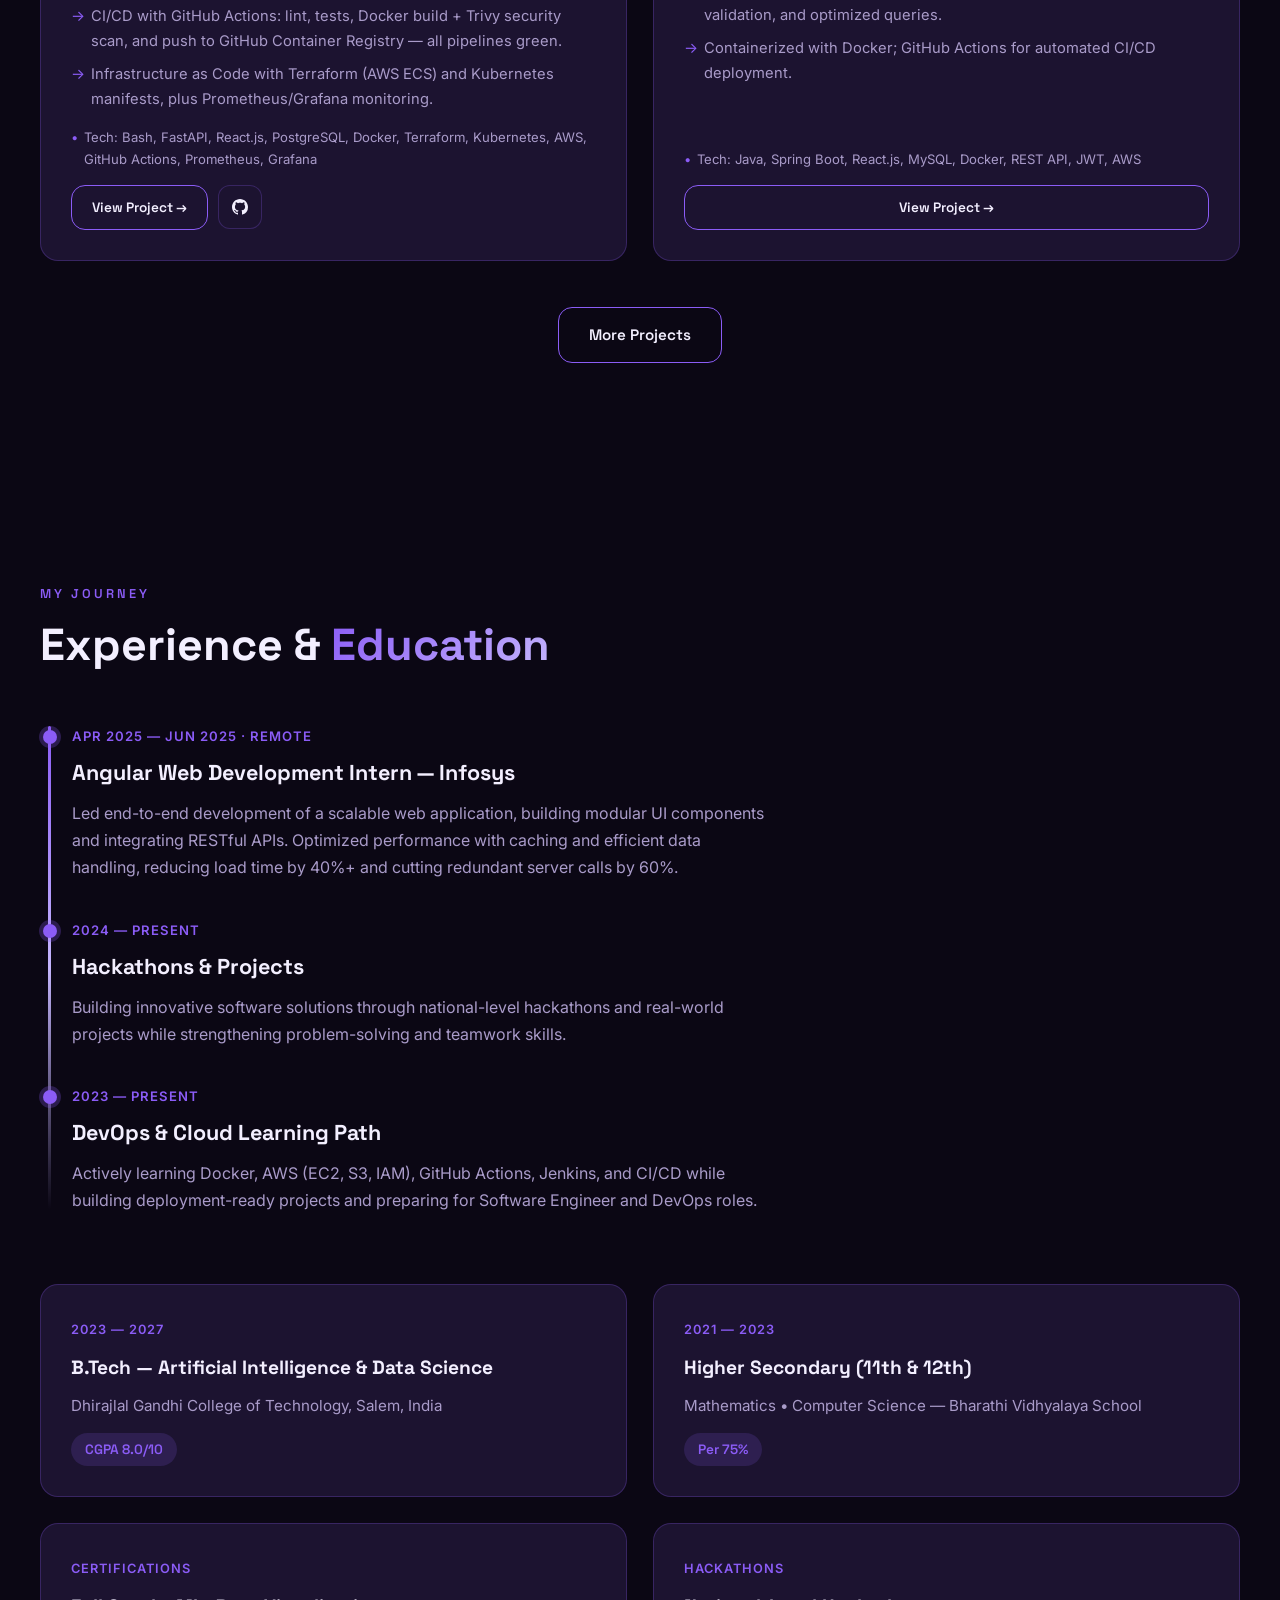
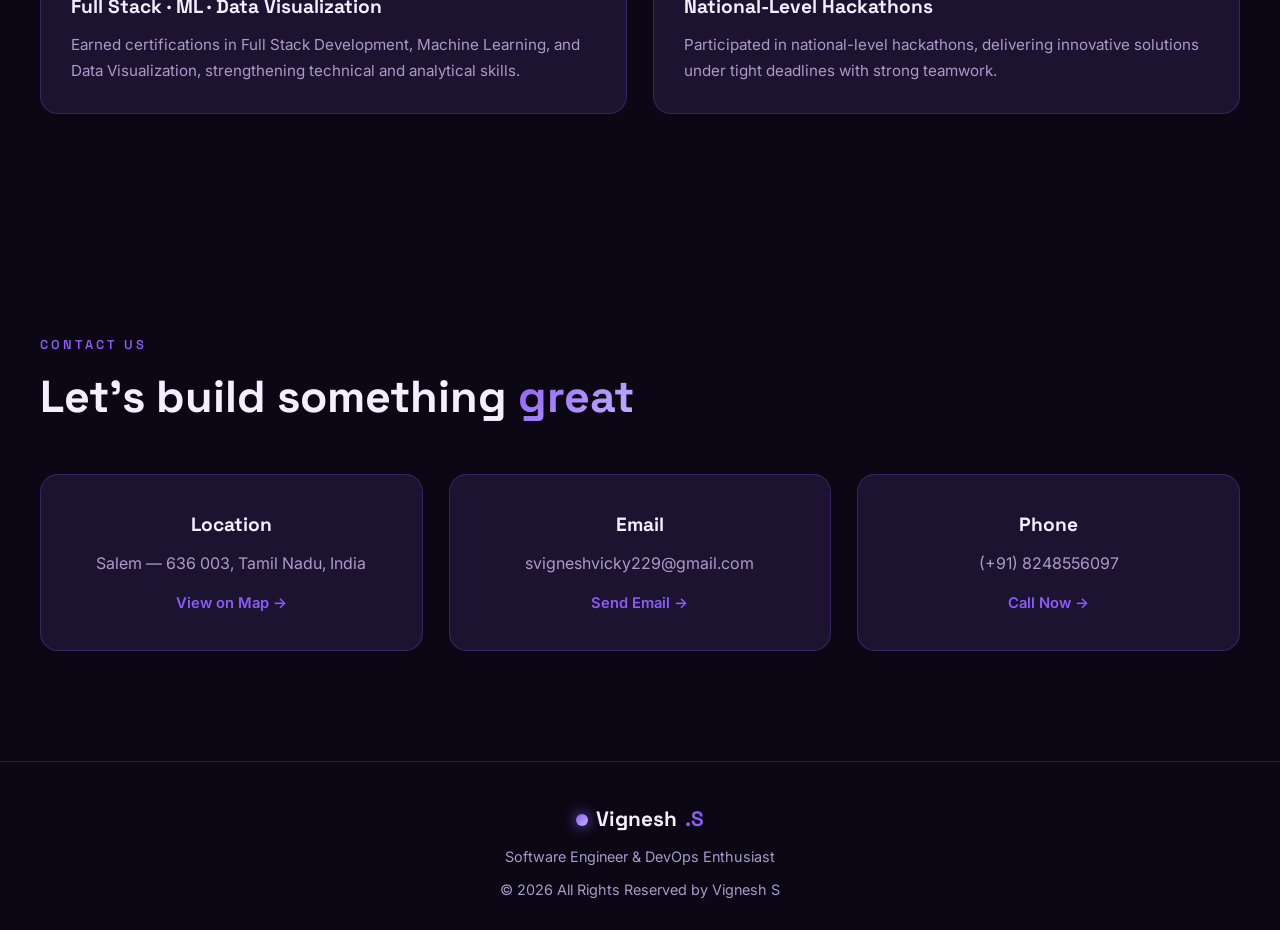
==== commit 87c70099: "Update resume link to Google Drive" ====
--- a/index.html
+++ b/index.html
@@ -35,7 +35,7 @@
           <span class="icon-sun">☀</span>
           <span class="icon-moon">☾</span>
         </button>
-        <a href="https://billowing-butterfly-452.linkyhost.com" target="_blank" rel="noopener" class="btn btn-primary btn-sm">Resume</a>
+        <a href="https://drive.google.com/file/d/1rWrSXbJiSuEl_xn9euS5ULj4iBIVG7il/view?usp=sharing" target="_blank" rel="noopener" class="btn btn-primary btn-sm">Resume</a>
       </div>
       <button id="menuToggle" class="menu-toggle" aria-label="Menu">☰</button>
     </div>
@@ -56,7 +56,7 @@
             automation projects through internships, hackathons, and personal projects.
           </p>
           <div class="hero-actions">
-            <a href="https://billowing-butterfly-452.linkyhost.com" target="_blank" rel="noopener" class="btn btn-primary">Resume</a>
+            <a href="https://drive.google.com/file/d/1rWrSXbJiSuEl_xn9euS5ULj4iBIVG7il/view?usp=sharing" target="_blank" rel="noopener" class="btn btn-primary">Resume</a>
             <a href="https://mail.google.com/mail/?view=cm&fs=1&to=svigneshvicky229@gmail.com&su=Thank%20You%20for%20Visiting%20My%20Portfolio&body=Hello%2C%0D%0A%0D%0AThank%20you%20for%20taking%20the%20time%20to%20visit%20my%20portfolio%20and%20learn%20more%20about%20my%20work.%20I%20truly%20appreciate%20your%20interest.%0D%0A%0D%0AIf%20you%20believe%20my%20skills%20and%20projects%20align%20with%20your%20team%27s%20requirements%2C%20I%20would%20be%20excited%20to%20discuss%20how%20I%20can%20contribute%20as%20a%20Software%20Engineer%2C%20Full%20Stack%20Developer%2C%20or%20DevOps%20Engineer.%0D%0A%0D%0AThank%20you%20once%20again%20for%20your%20time%20and%20consideration.%20I%20look%20forward%20to%20connecting%20with%20you.%0D%0A%0D%0ABest%20regards%2C%0D%0AVignesh%20S" target="_blank" rel="noopener" class="btn btn-outline">Hire Me</a>
           </div>
           <div class="hero-socials">
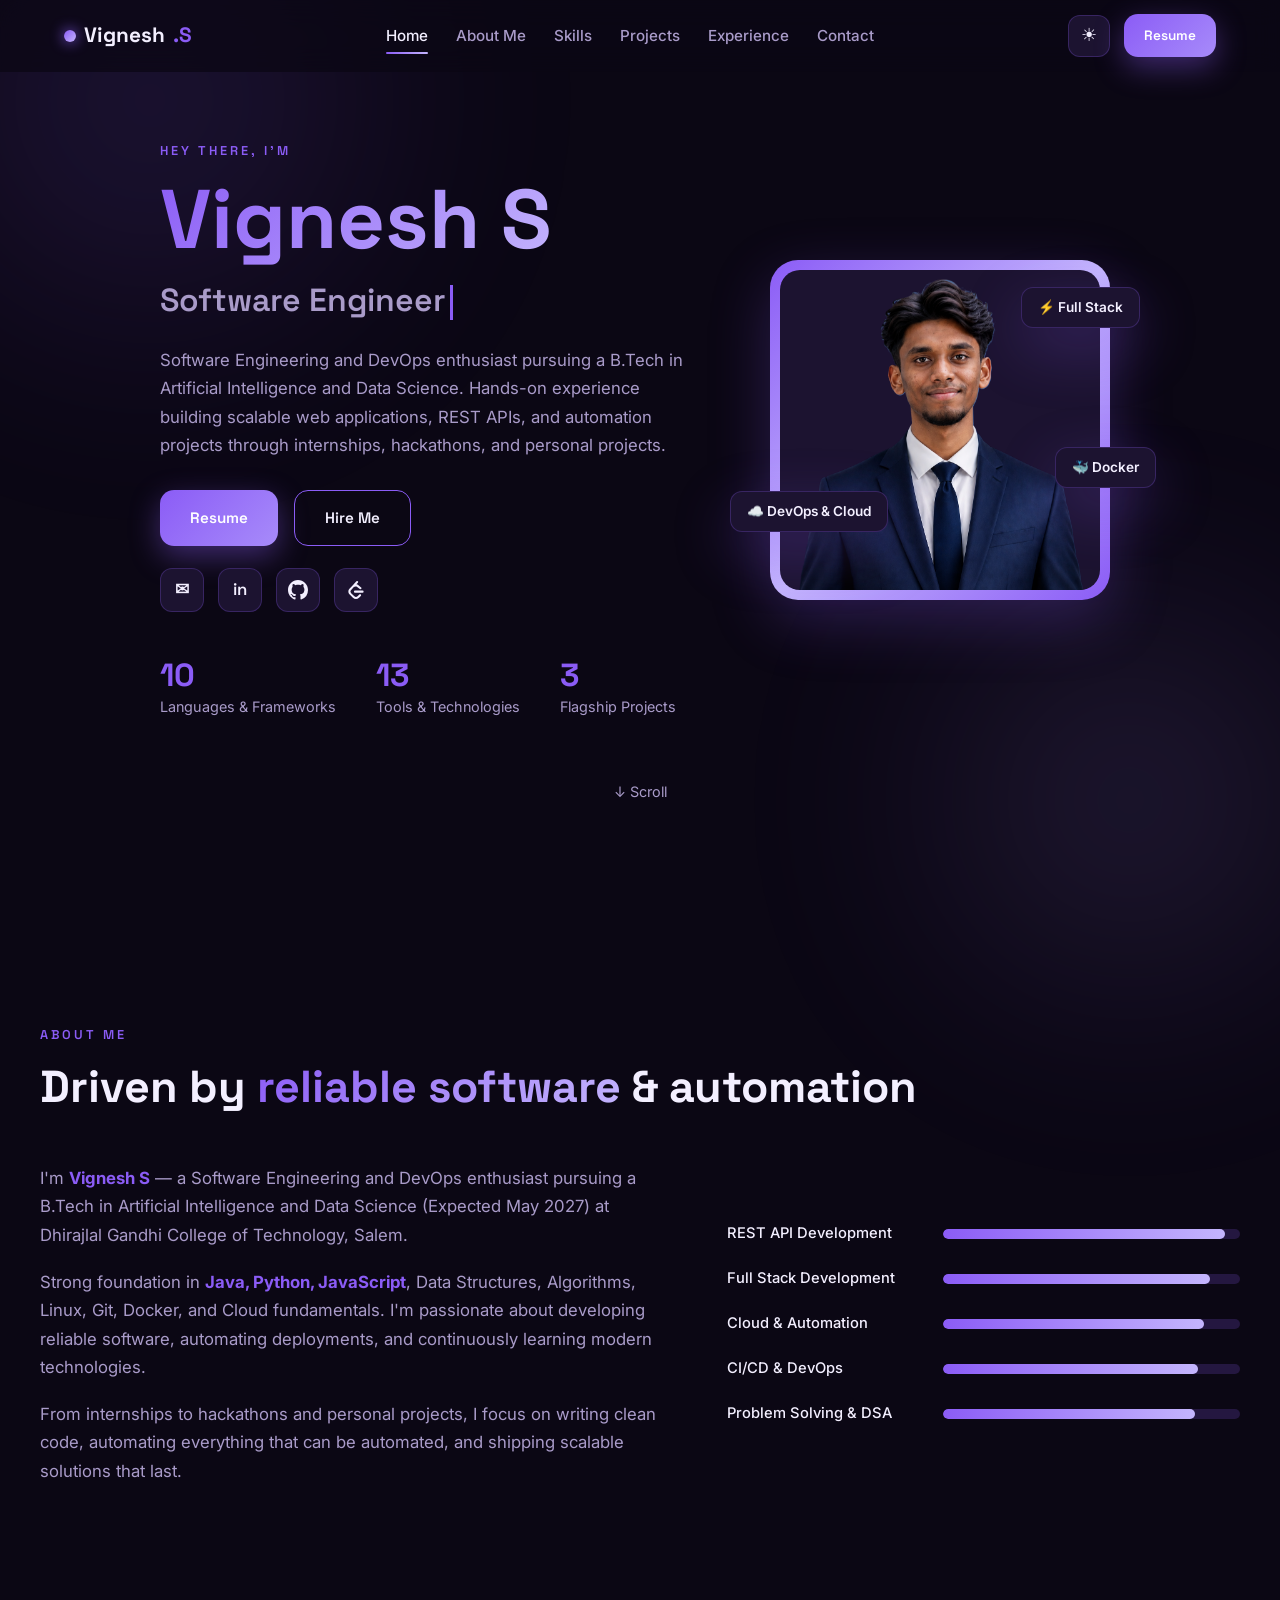
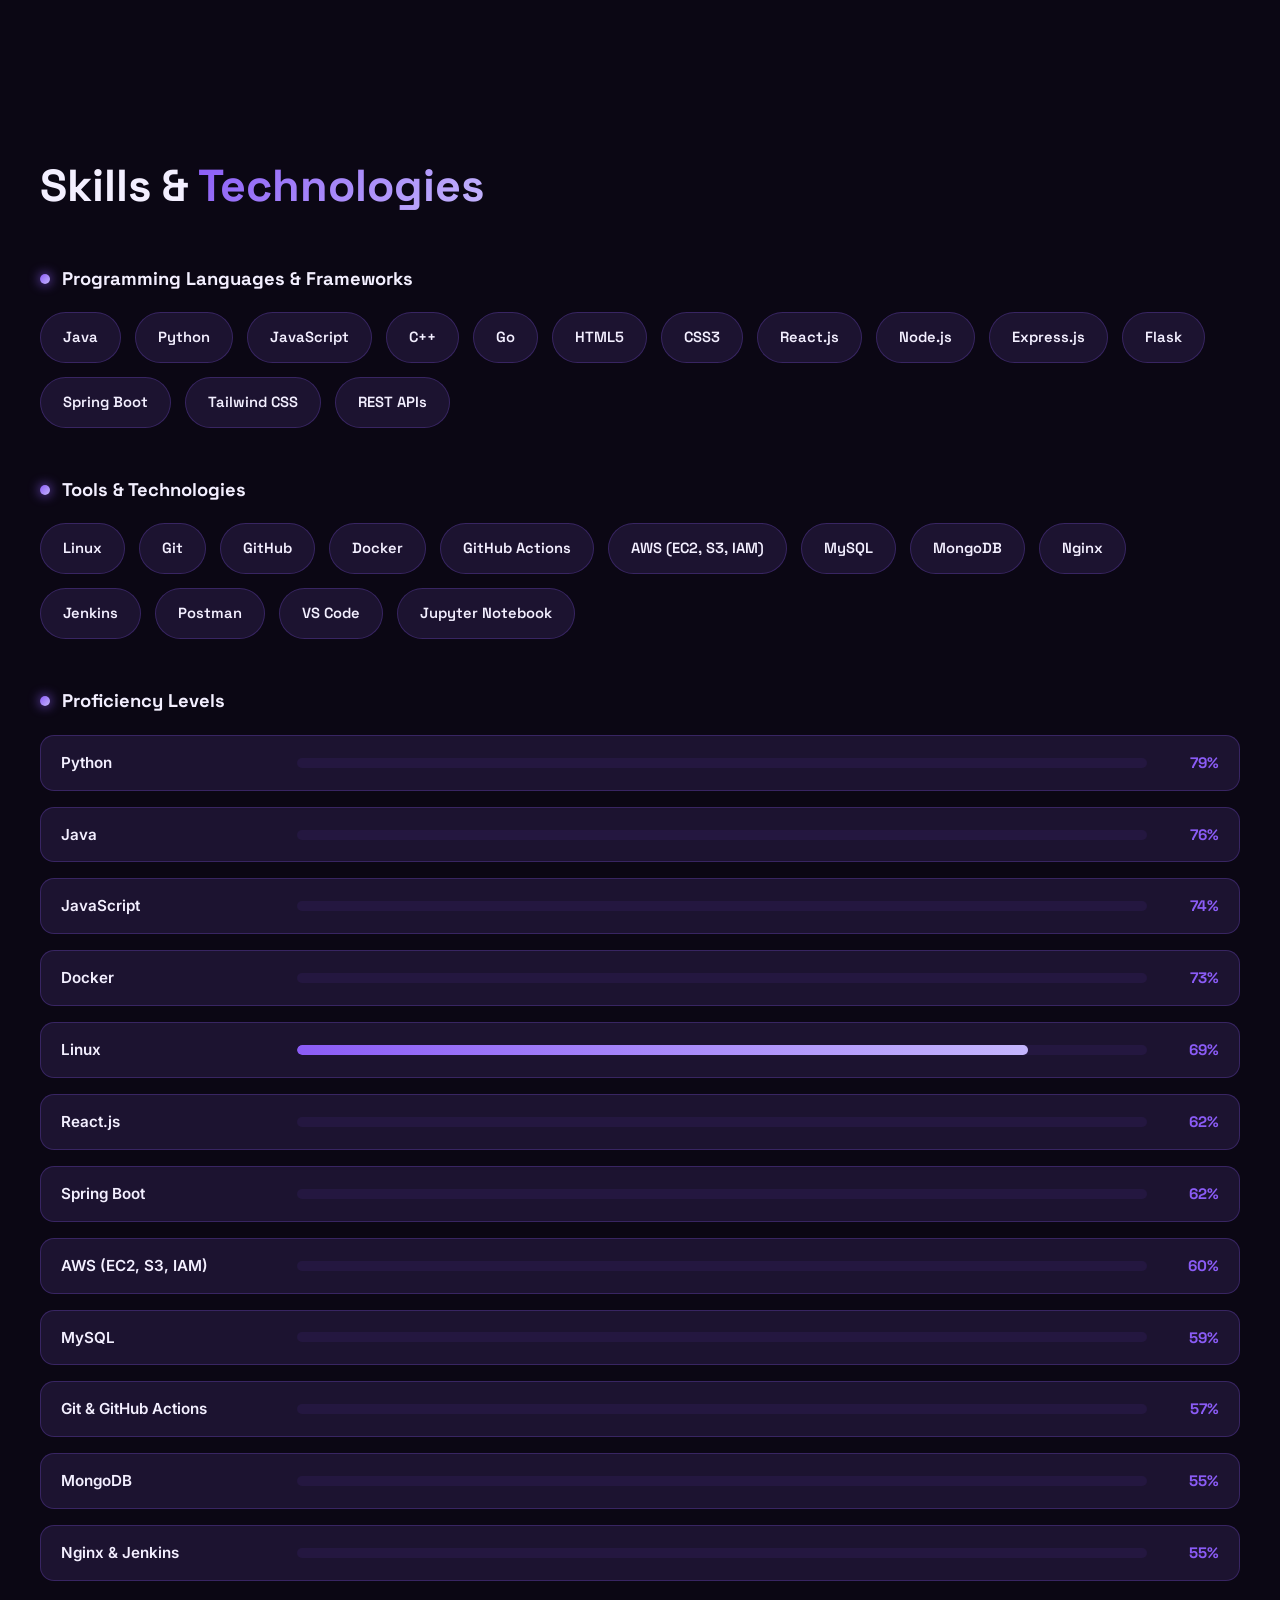
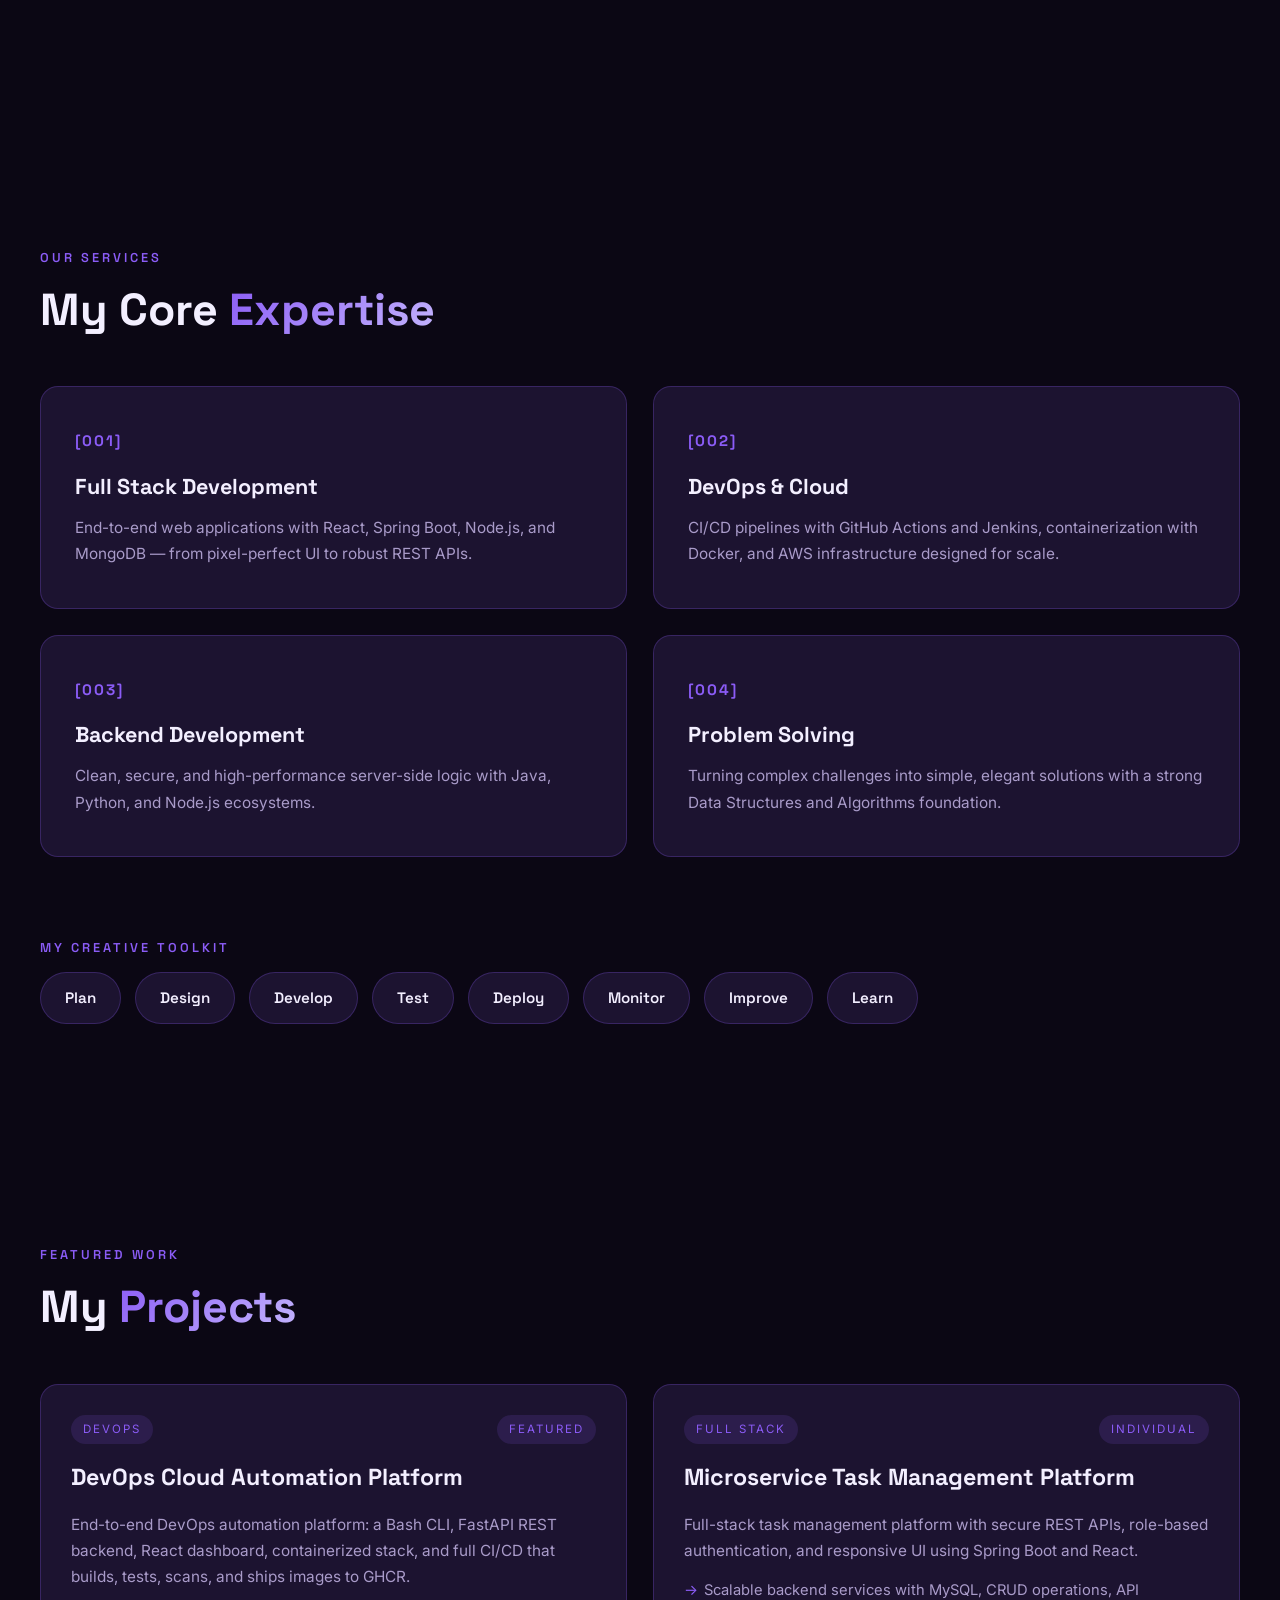
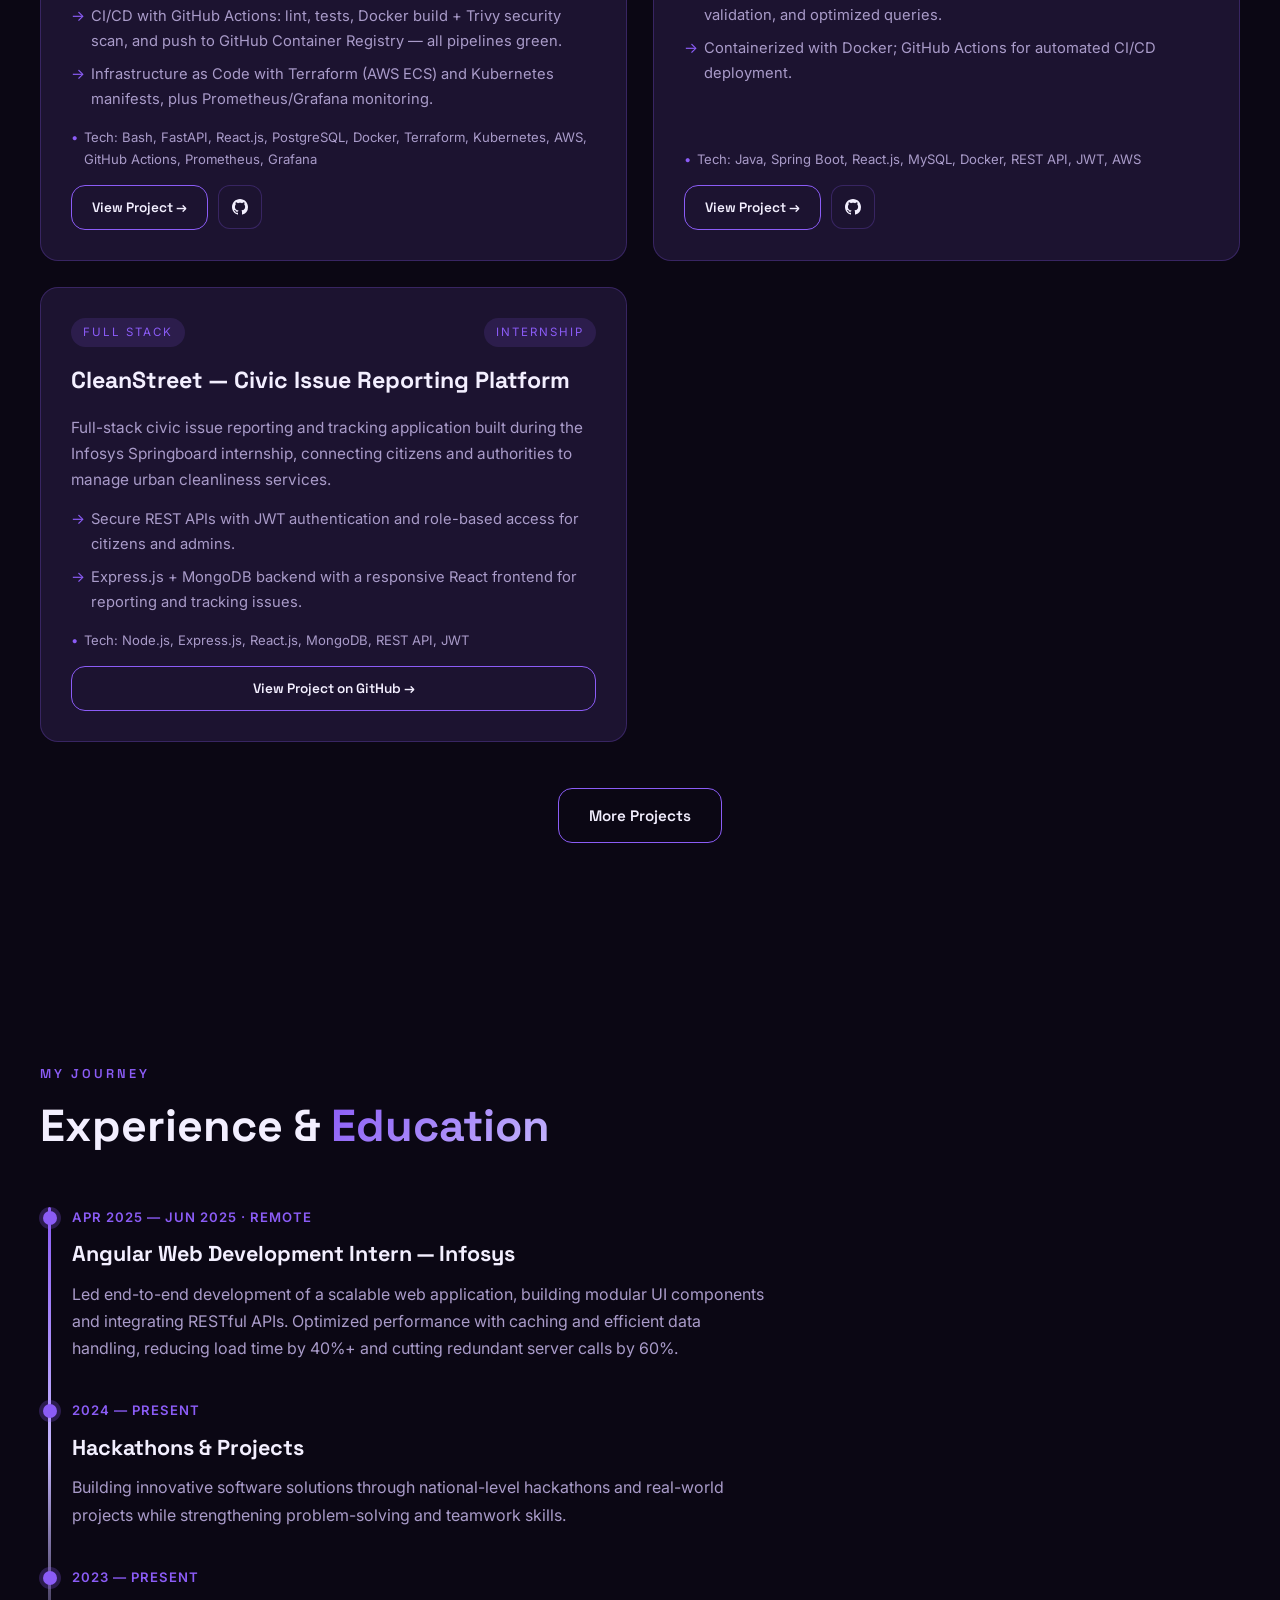
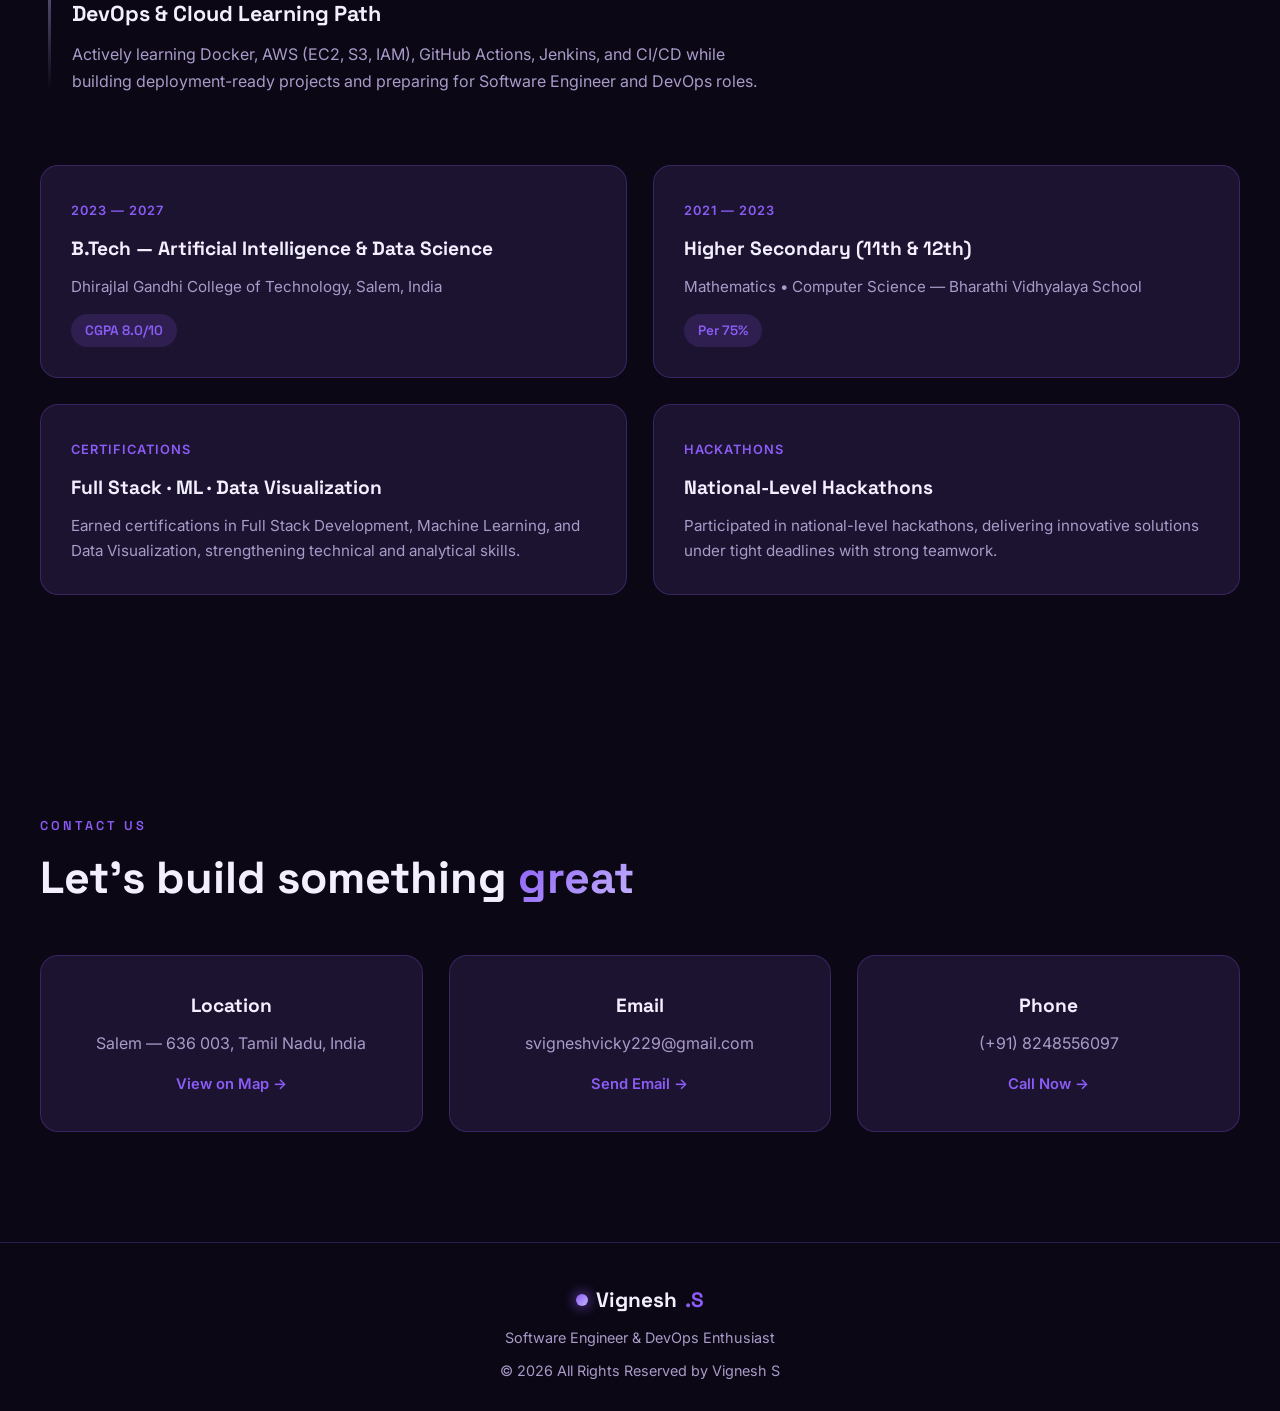
==== commit 07fa575b: "Add GitHub repo links and icons to project cards" ====
--- a/index.html
+++ b/index.html
@@ -35,7 +35,7 @@
           <span class="icon-sun">☀</span>
           <span class="icon-moon">☾</span>
         </button>
-        <a href="https://drive.google.com/file/d/1rWrSXbJiSuEl_xn9euS5ULj4iBIVG7il/view?usp=sharing" target="_blank" rel="noopener" class="btn btn-primary btn-sm">Resume</a>
+        <a href="assets/Vignesh-Resume.pdf" class="btn btn-primary btn-sm" download>Resume</a>
       </div>
       <button id="menuToggle" class="menu-toggle" aria-label="Menu">☰</button>
     </div>
@@ -56,7 +56,7 @@
             automation projects through internships, hackathons, and personal projects.
           </p>
           <div class="hero-actions">
-            <a href="https://drive.google.com/file/d/1rWrSXbJiSuEl_xn9euS5ULj4iBIVG7il/view?usp=sharing" target="_blank" rel="noopener" class="btn btn-primary">Resume</a>
+            <a href="assets/Vignesh-Resume.pdf" class="btn btn-primary" download>Resume</a>
             <a href="https://mail.google.com/mail/?view=cm&fs=1&to=svigneshvicky229@gmail.com&su=Thank%20You%20for%20Visiting%20My%20Portfolio&body=Hello%2C%0D%0A%0D%0AThank%20you%20for%20taking%20the%20time%20to%20visit%20my%20portfolio%20and%20learn%20more%20about%20my%20work.%20I%20truly%20appreciate%20your%20interest.%0D%0A%0D%0AIf%20you%20believe%20my%20skills%20and%20projects%20align%20with%20your%20team%27s%20requirements%2C%20I%20would%20be%20excited%20to%20discuss%20how%20I%20can%20contribute%20as%20a%20Software%20Engineer%2C%20Full%20Stack%20Developer%2C%20or%20DevOps%20Engineer.%0D%0A%0D%0AThank%20you%20once%20again%20for%20your%20time%20and%20consideration.%20I%20look%20forward%20to%20connecting%20with%20you.%0D%0A%0D%0ABest%20regards%2C%0D%0AVignesh%20S" target="_blank" rel="noopener" class="btn btn-outline">Hire Me</a>
           </div>
           <div class="hero-socials">
@@ -232,7 +232,23 @@
               <li>Containerized with Docker; GitHub Actions for automated CI/CD deployment.</li>
             </ul>
             <div class="work-meta"><span>Tech: Java, Spring Boot, React.js, MySQL, Docker, REST API, JWT, AWS</span></div>
-            <a href="#" class="btn btn-outline btn-sm">View Project →</a>
+            <div class="work-actions">
+              <a href="https://github.com/Vicky2-code/Microservice-task-management-platform" target="_blank" rel="noopener" class="btn btn-outline btn-sm">View Project →</a>
+              <a href="https://github.com/Vicky2-code/Microservice-task-management-platform" target="_blank" rel="noopener" class="social-btn" title="GitHub">
+                <svg width="16" height="16" viewBox="0 0 16 16" fill="currentColor" aria-hidden="true"><path d="M8 0C3.58 0 0 3.58 0 8c0 3.54 2.29 6.53 5.47 7.59.4.07.55-.17.55-.38 0-.19-.01-.82-.01-1.49-2.01.37-2.53-.49-2.69-.94-.09-.23-.48-.94-.82-1.13-.28-.15-.68-.52-.01-.53.63-.01 1.08.58 1.23.82.72 1.21 1.87.87 2.33.66.07-.52.28-.87.51-1.07-1.78-.2-3.64-.89-3.64-3.95 0-.87.31-1.59.82-2.15-.08-.2-.36-1.02.08-2.12 0 0 .67-.21 2.2.82.64-.18 1.32-.27 2-.27s1.36.09 2 .27c1.53-1.04 2.2-.82 2.2-.82.44 1.1.16 1.92.08 2.12.51.56.82 1.27.82 2.15 0 3.07-1.87 3.75-3.65 3.95.29.25.54.73.54 1.48 0 1.07-.01 1.93-.01 2.2 0 .21.15.46.55.38A8.01 8.01 0 0 0 16 8c0-4.42-3.58-8-8-8z"/></svg>
+              </a>
+            </div>
+          </article>
+          <article class="work-card reveal">
+            <div class="work-top"><span class="work-tag">Full Stack</span><span class="work-tag">Internship</span></div>
+            <h3>CleanStreet — Civic Issue Reporting Platform</h3>
+            <p>Full-stack civic issue reporting and tracking application built during the Infosys Springboard internship, connecting citizens and authorities to manage urban cleanliness services.</p>
+            <ul class="work-list">
+              <li>Secure REST APIs with JWT authentication and role-based access for citizens and admins.</li>
+              <li>Express.js + MongoDB backend with a responsive React frontend for reporting and tracking issues.</li>
+            </ul>
+            <div class="work-meta"><span>Tech: Node.js, Express.js, React.js, MongoDB, REST API, JWT</span></div>
+            <a href="https://github.com/Vicky2-code/CleanStreet-Infosys-Project" target="_blank" rel="noopener" class="btn btn-outline btn-sm">View Project on GitHub →</a>
           </article>
         </div>
 
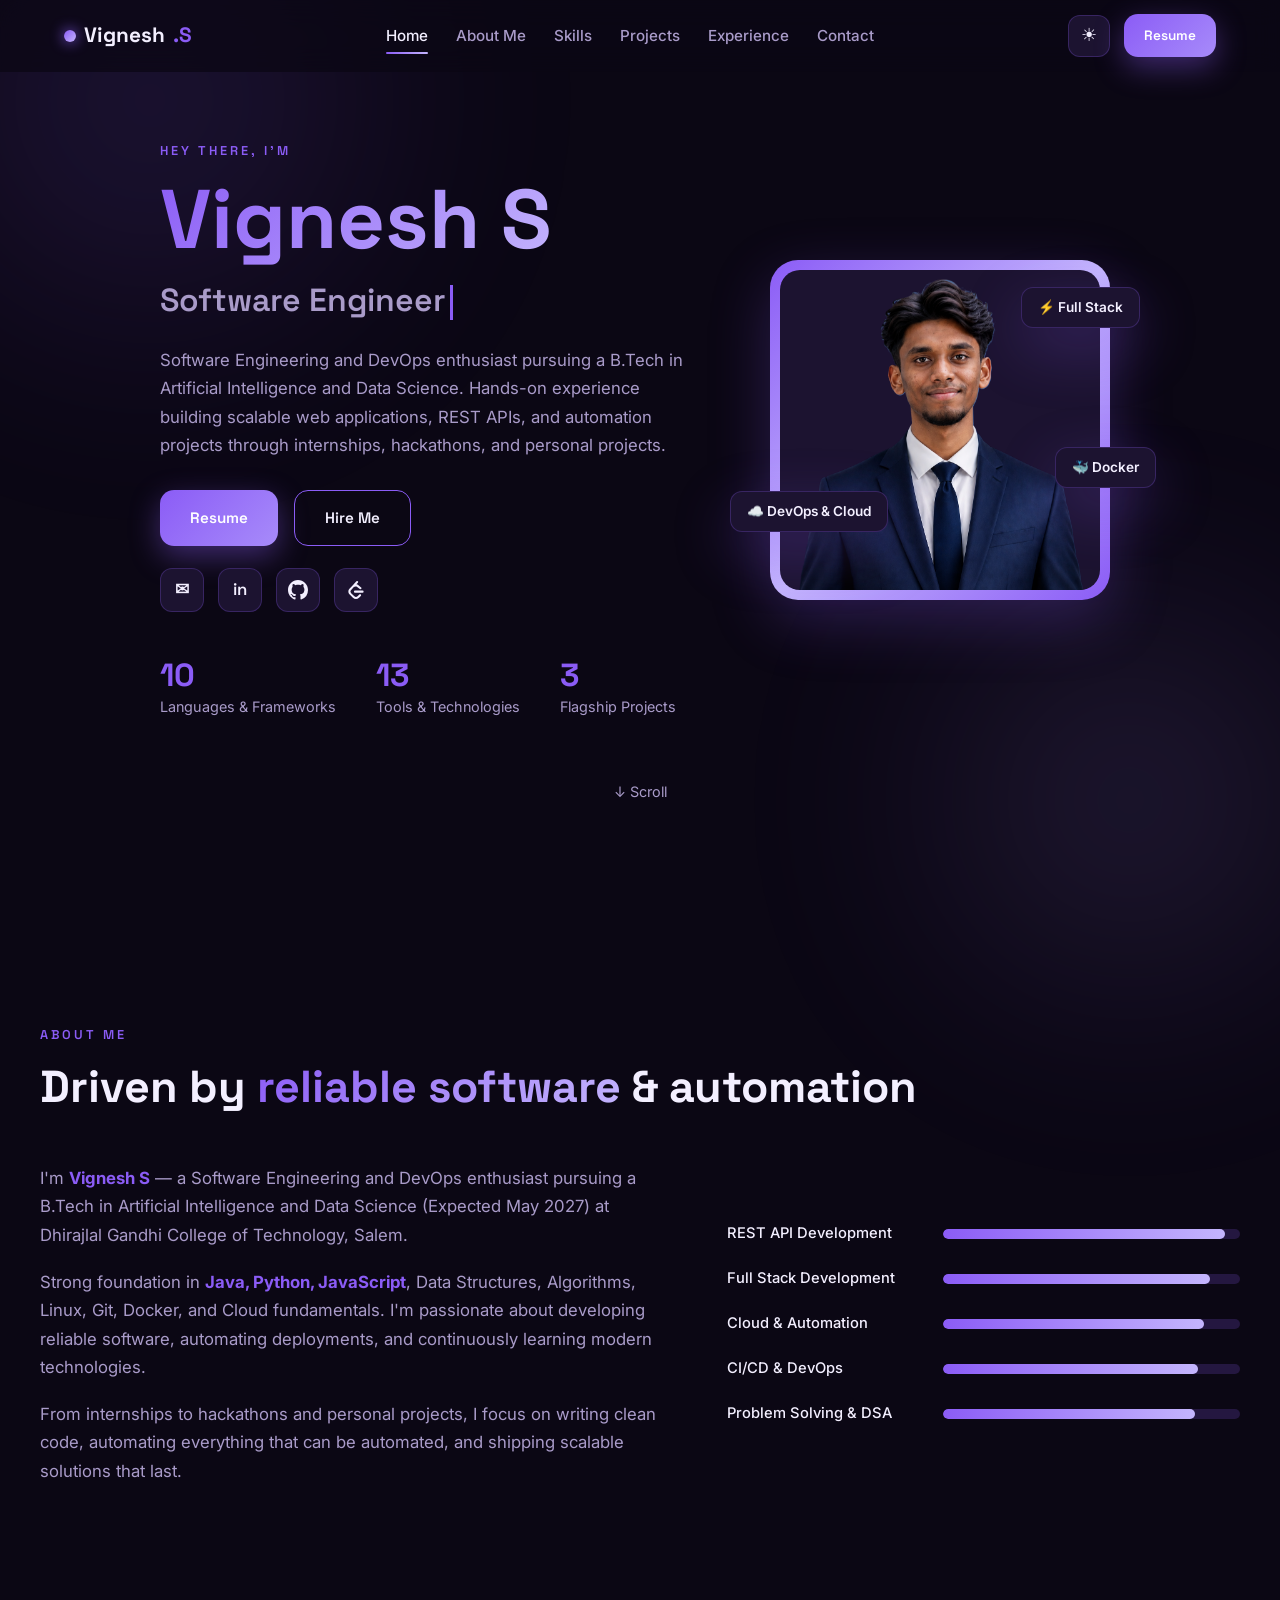
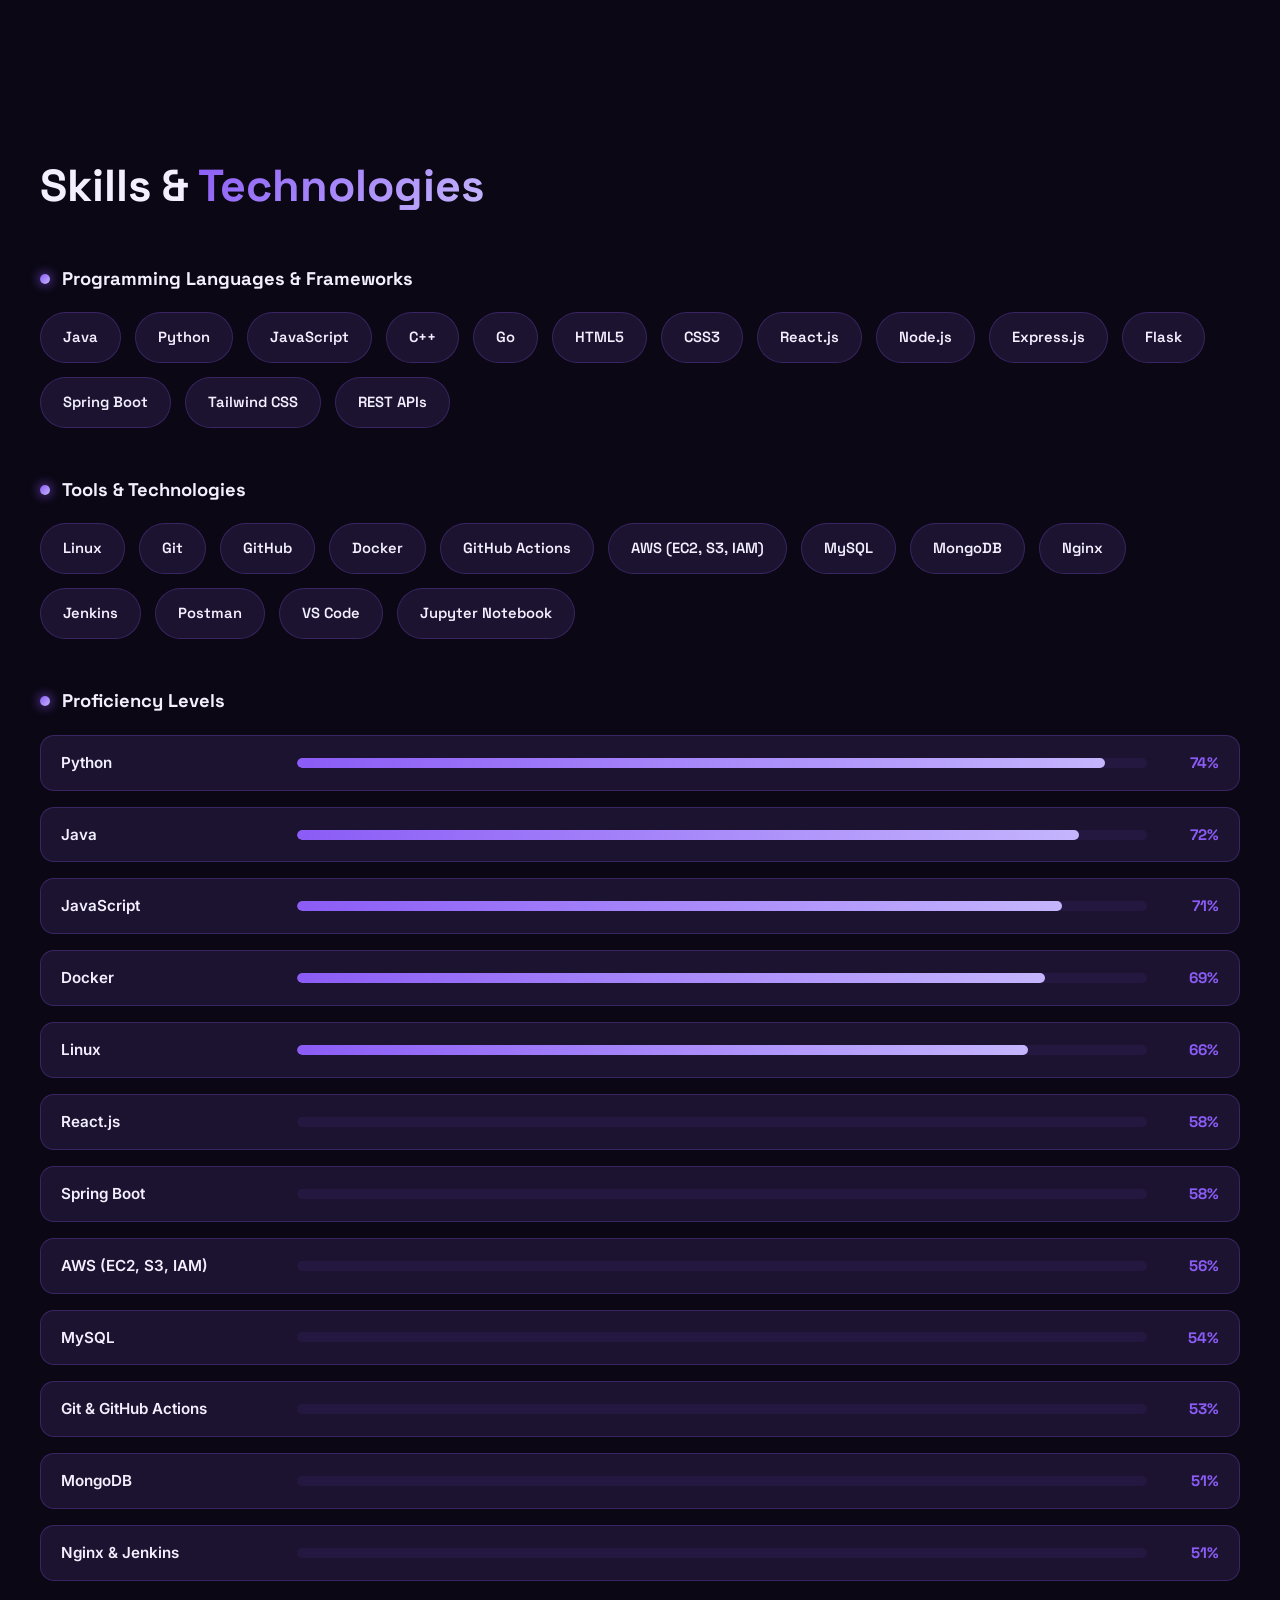
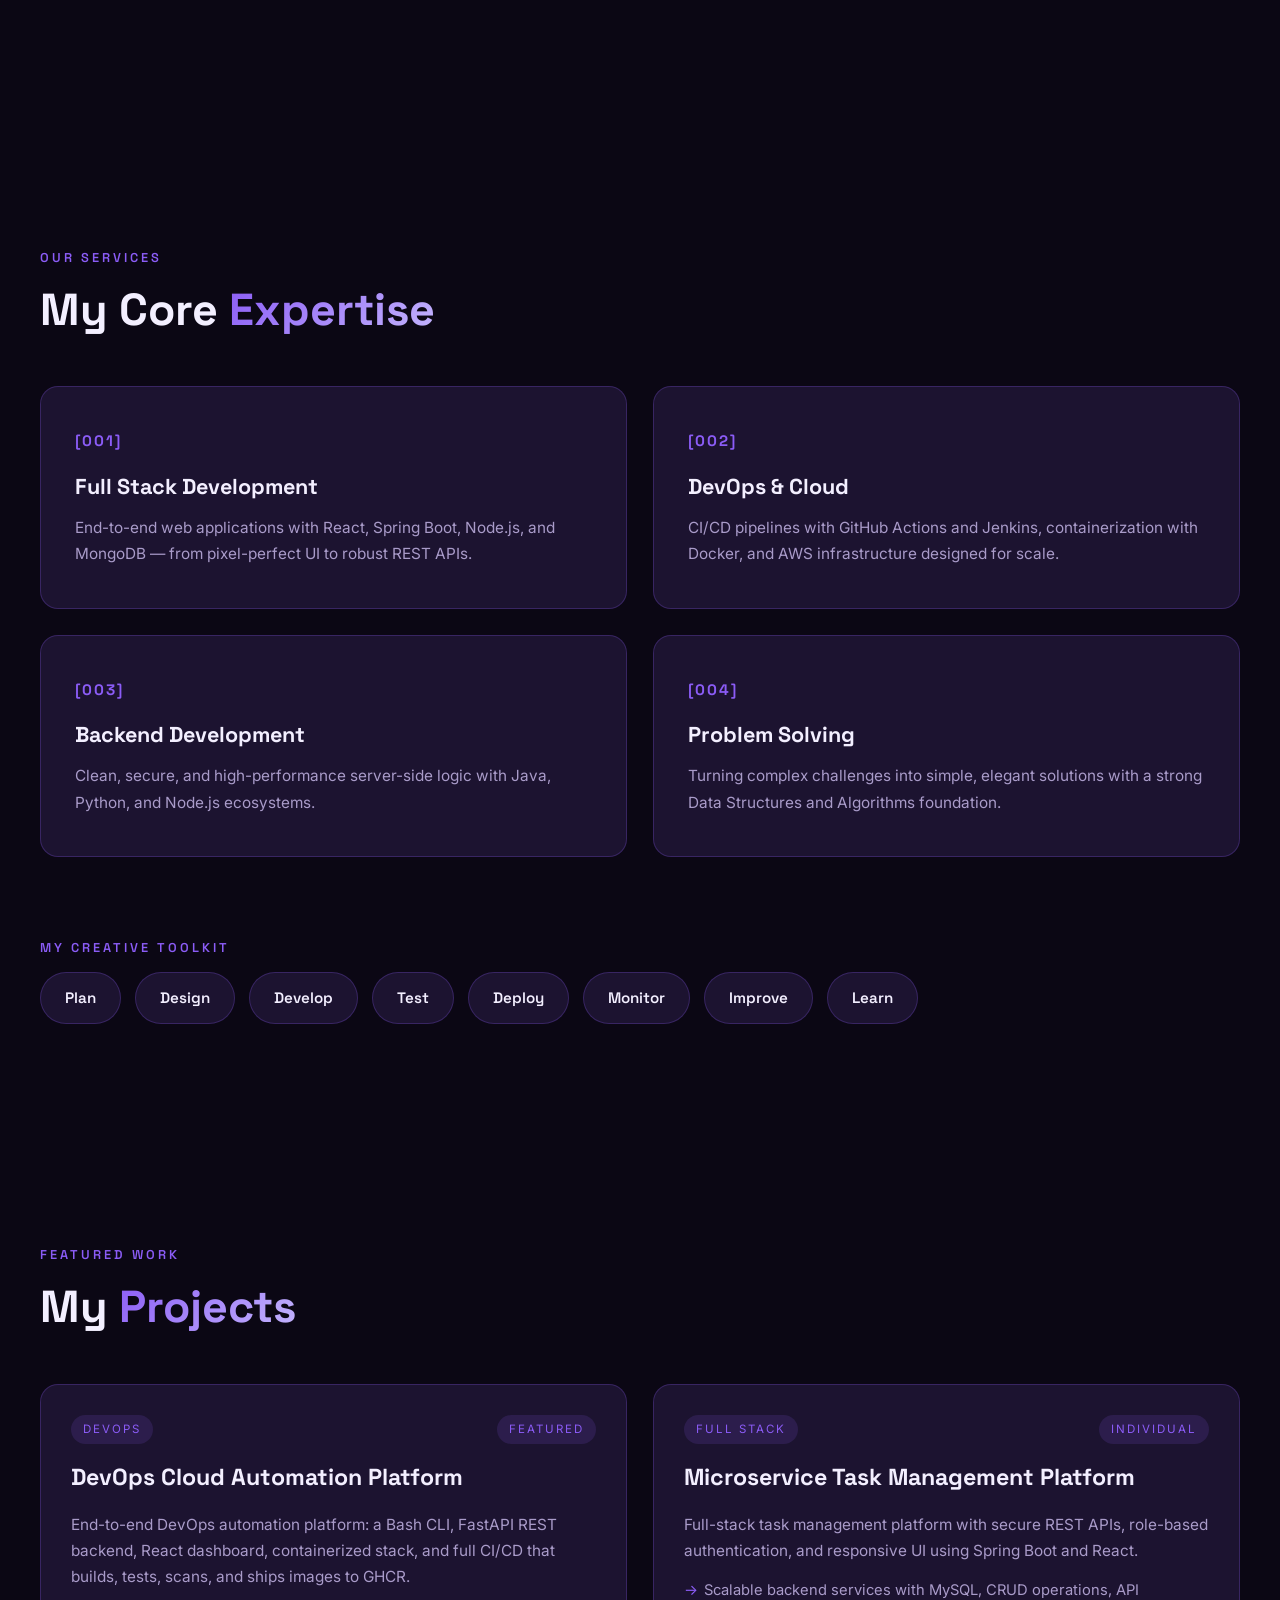
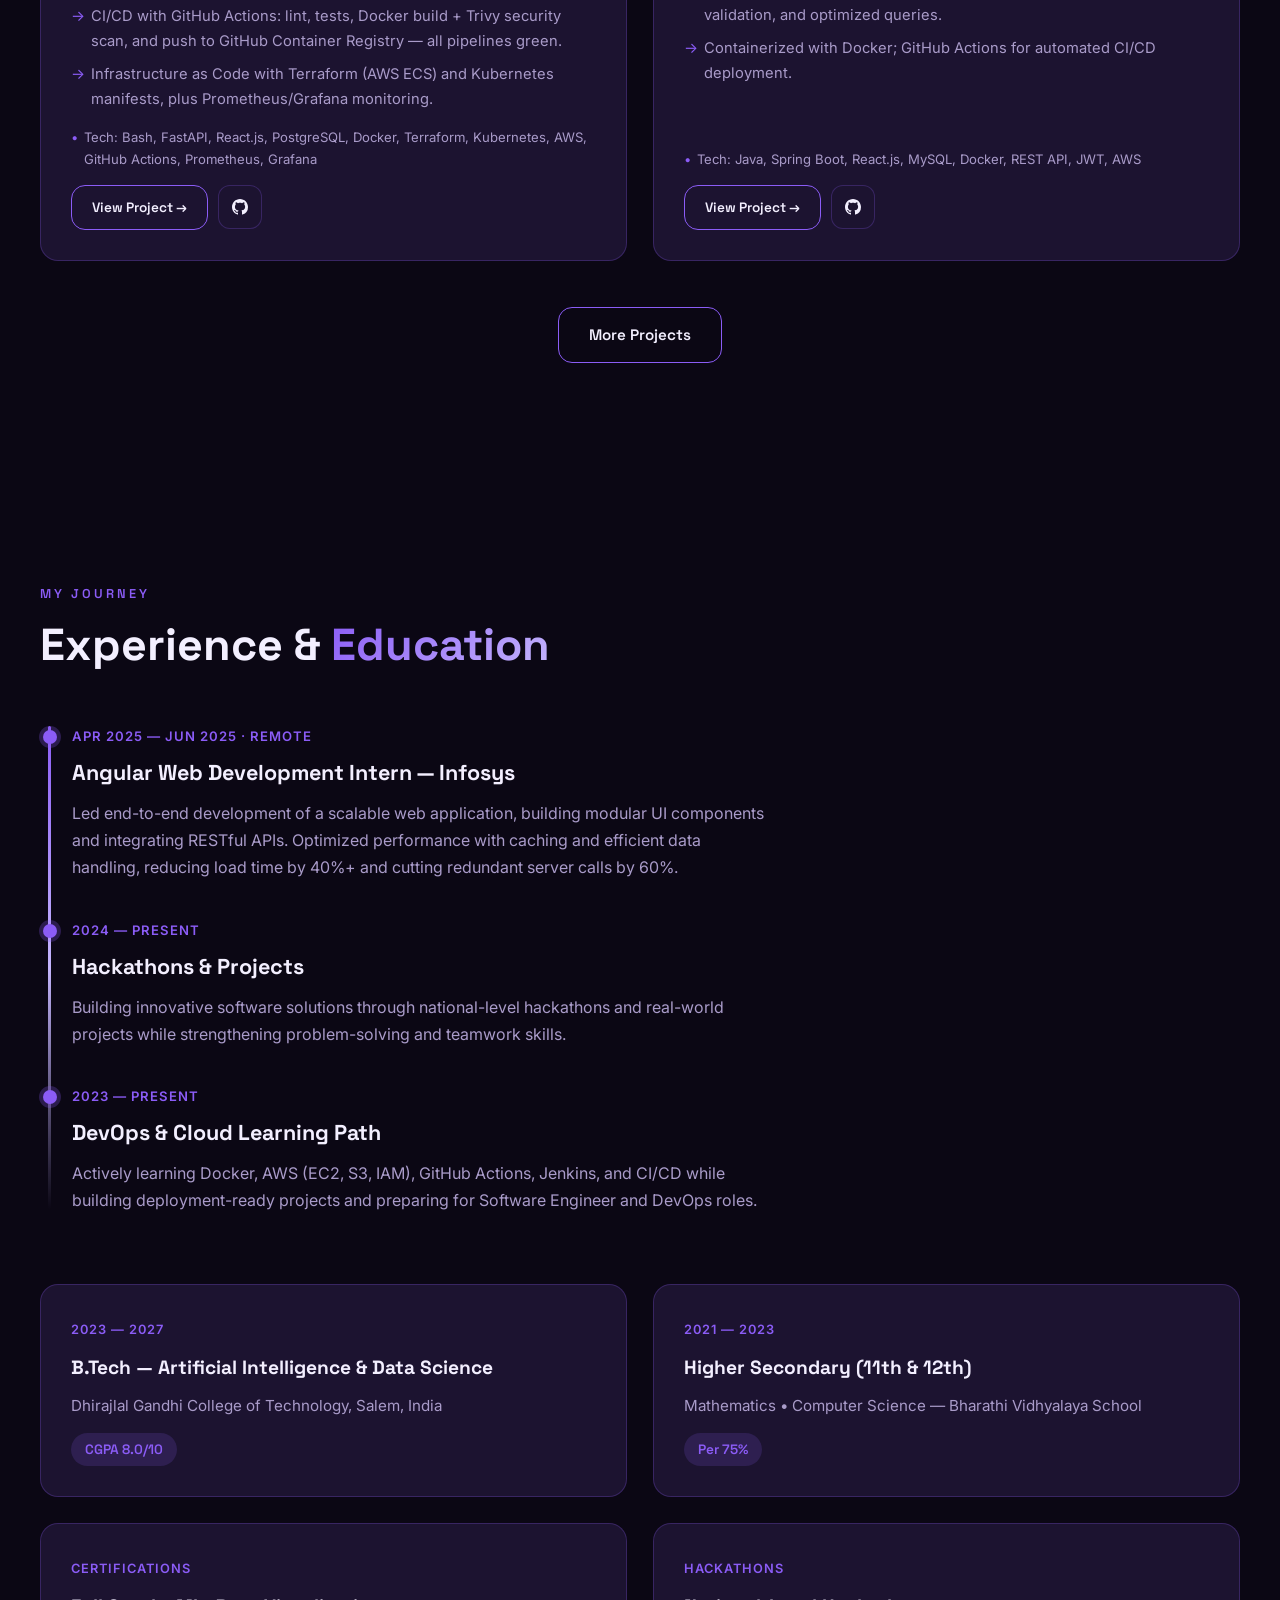
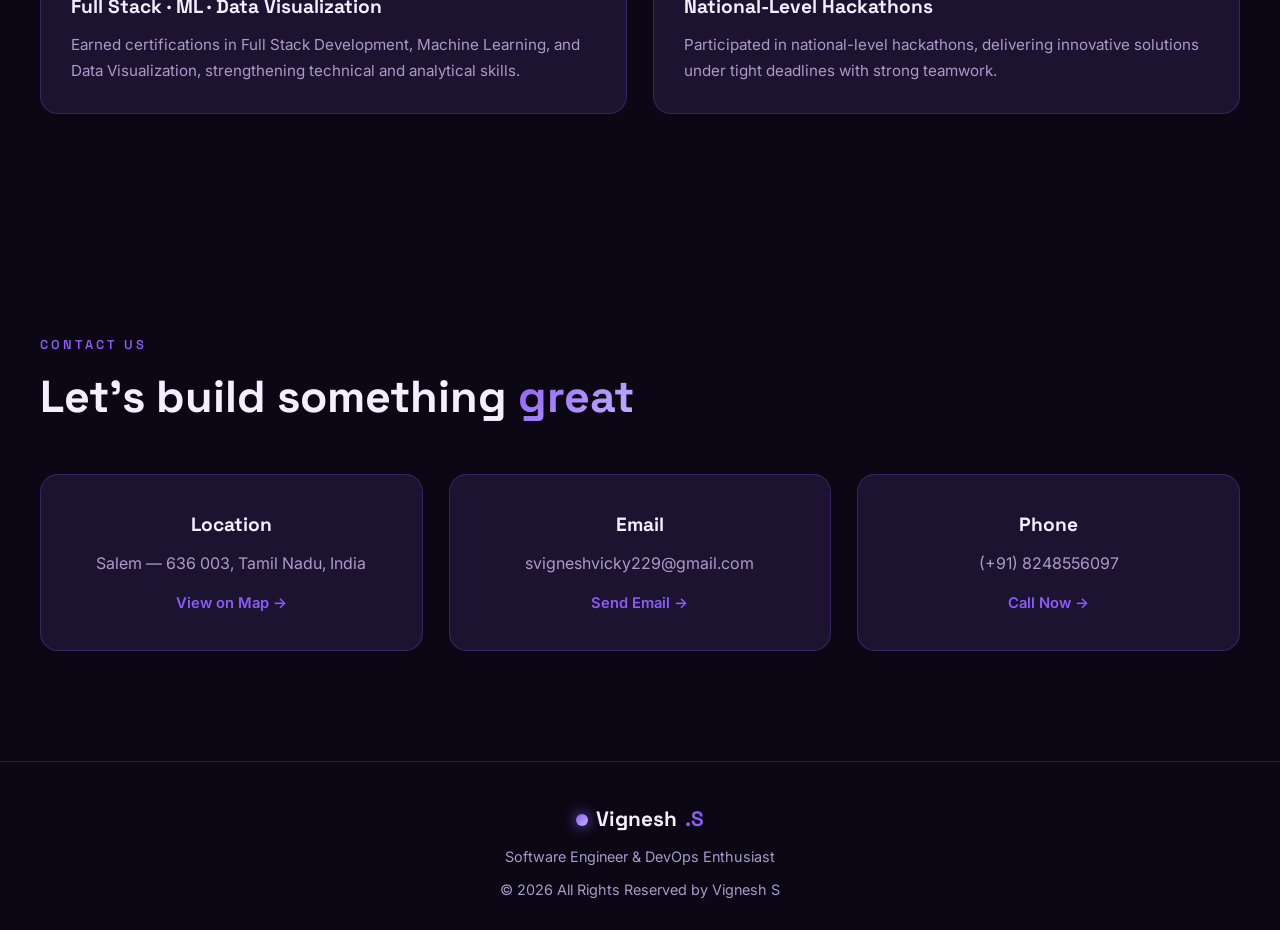
==== commit c5c8ac86: "Merge remote-tracking branch 'origin/main'" ====
--- a/index.html
+++ b/index.html
@@ -35,7 +35,7 @@
           <span class="icon-sun">☀</span>
           <span class="icon-moon">☾</span>
         </button>
-        <a href="assets/Vignesh-Resume.pdf" class="btn btn-primary btn-sm" download>Resume</a>
+        <a href="https://drive.google.com/file/d/1rWrSXbJiSuEl_xn9euS5ULj4iBIVG7il/view?usp=sharing" target="_blank" rel="noopener" class="btn btn-primary btn-sm">Resume</a>
       </div>
       <button id="menuToggle" class="menu-toggle" aria-label="Menu">☰</button>
     </div>
@@ -56,7 +56,7 @@
             automation projects through internships, hackathons, and personal projects.
           </p>
           <div class="hero-actions">
-            <a href="assets/Vignesh-Resume.pdf" class="btn btn-primary" download>Resume</a>
+            <a href="https://drive.google.com/file/d/1rWrSXbJiSuEl_xn9euS5ULj4iBIVG7il/view?usp=sharing" target="_blank" rel="noopener" class="btn btn-primary">Resume</a>
             <a href="https://mail.google.com/mail/?view=cm&fs=1&to=svigneshvicky229@gmail.com&su=Thank%20You%20for%20Visiting%20My%20Portfolio&body=Hello%2C%0D%0A%0D%0AThank%20you%20for%20taking%20the%20time%20to%20visit%20my%20portfolio%20and%20learn%20more%20about%20my%20work.%20I%20truly%20appreciate%20your%20interest.%0D%0A%0D%0AIf%20you%20believe%20my%20skills%20and%20projects%20align%20with%20your%20team%27s%20requirements%2C%20I%20would%20be%20excited%20to%20discuss%20how%20I%20can%20contribute%20as%20a%20Software%20Engineer%2C%20Full%20Stack%20Developer%2C%20or%20DevOps%20Engineer.%0D%0A%0D%0AThank%20you%20once%20again%20for%20your%20time%20and%20consideration.%20I%20look%20forward%20to%20connecting%20with%20you.%0D%0A%0D%0ABest%20regards%2C%0D%0AVignesh%20S" target="_blank" rel="noopener" class="btn btn-outline">Hire Me</a>
           </div>
           <div class="hero-socials">
@@ -239,17 +239,6 @@
               </a>
             </div>
           </article>
-          <article class="work-card reveal">
-            <div class="work-top"><span class="work-tag">Full Stack</span><span class="work-tag">Internship</span></div>
-            <h3>CleanStreet — Civic Issue Reporting Platform</h3>
-            <p>Full-stack civic issue reporting and tracking application built during the Infosys Springboard internship, connecting citizens and authorities to manage urban cleanliness services.</p>
-            <ul class="work-list">
-              <li>Secure REST APIs with JWT authentication and role-based access for citizens and admins.</li>
-              <li>Express.js + MongoDB backend with a responsive React frontend for reporting and tracking issues.</li>
-            </ul>
-            <div class="work-meta"><span>Tech: Node.js, Express.js, React.js, MongoDB, REST API, JWT</span></div>
-            <a href="https://github.com/Vicky2-code/CleanStreet-Infosys-Project" target="_blank" rel="noopener" class="btn btn-outline btn-sm">View Project on GitHub →</a>
-          </article>
         </div>
 
         <div class="works-more reveal">
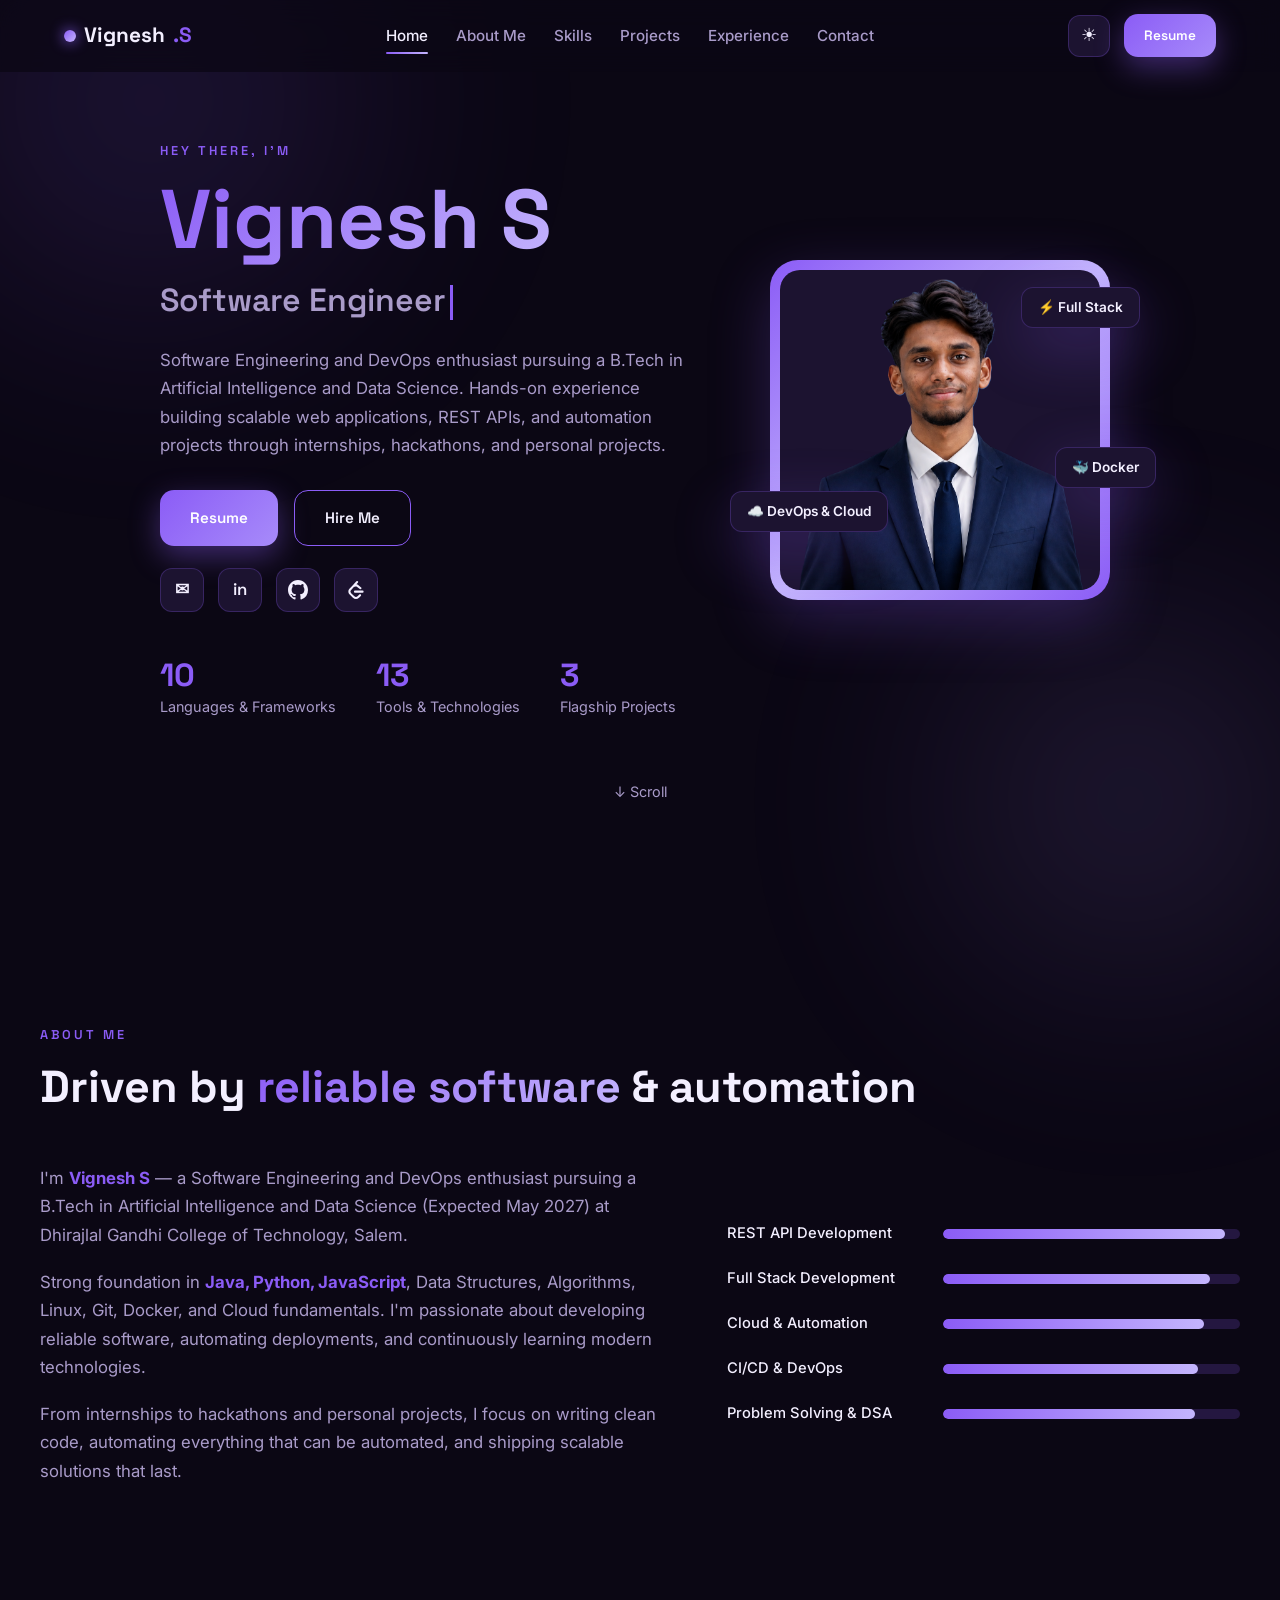
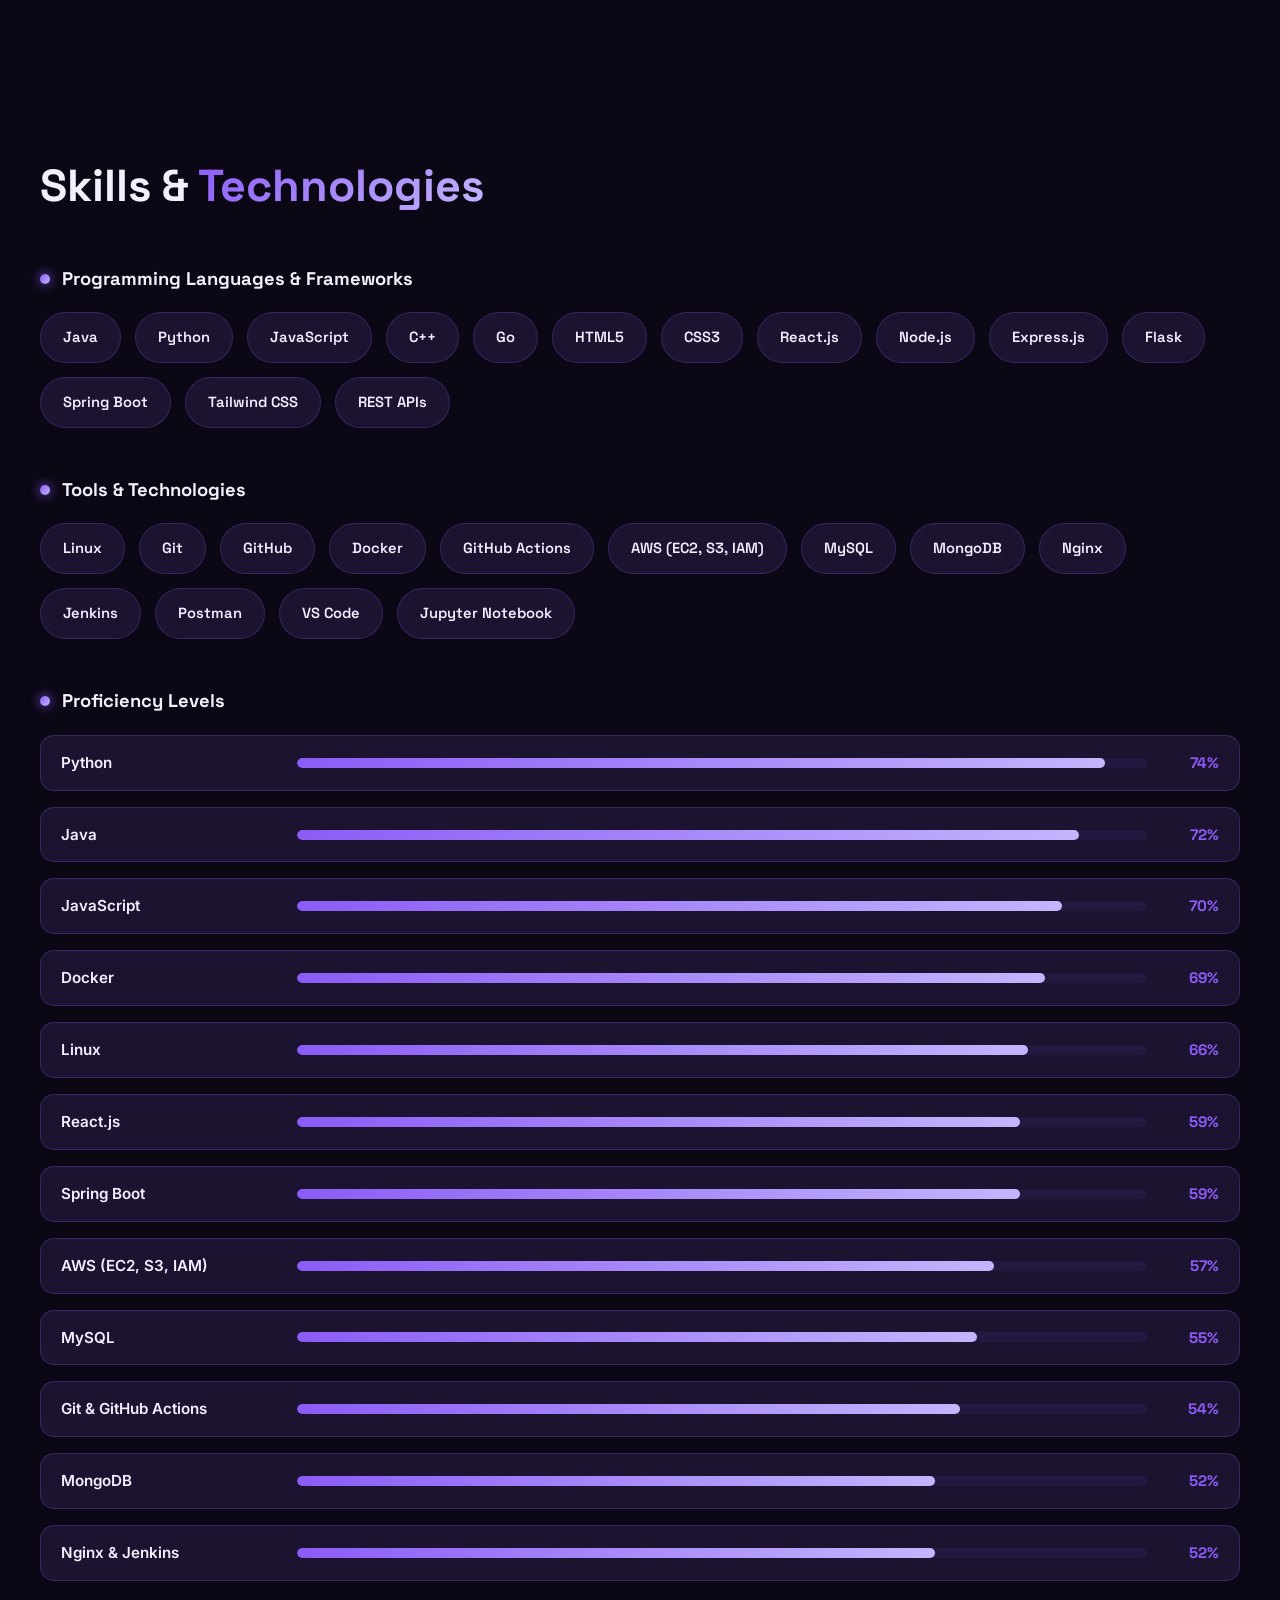
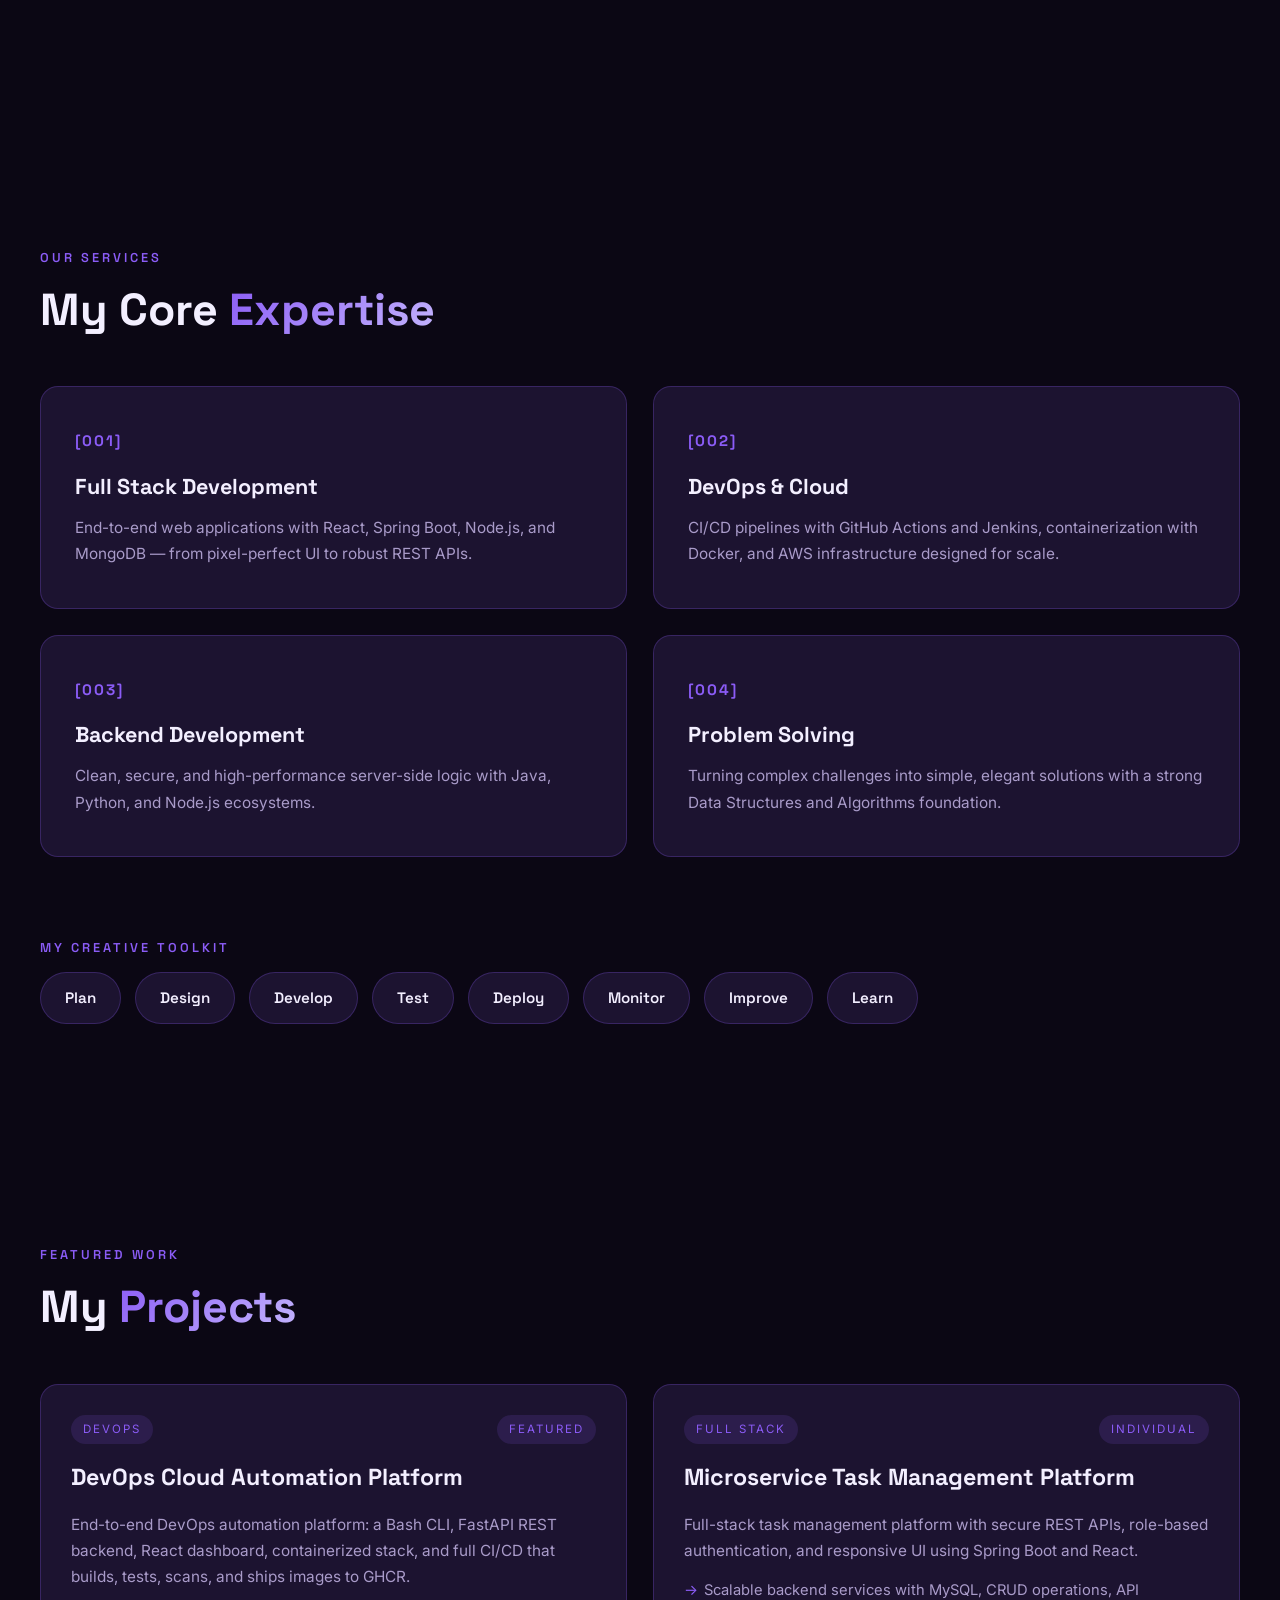
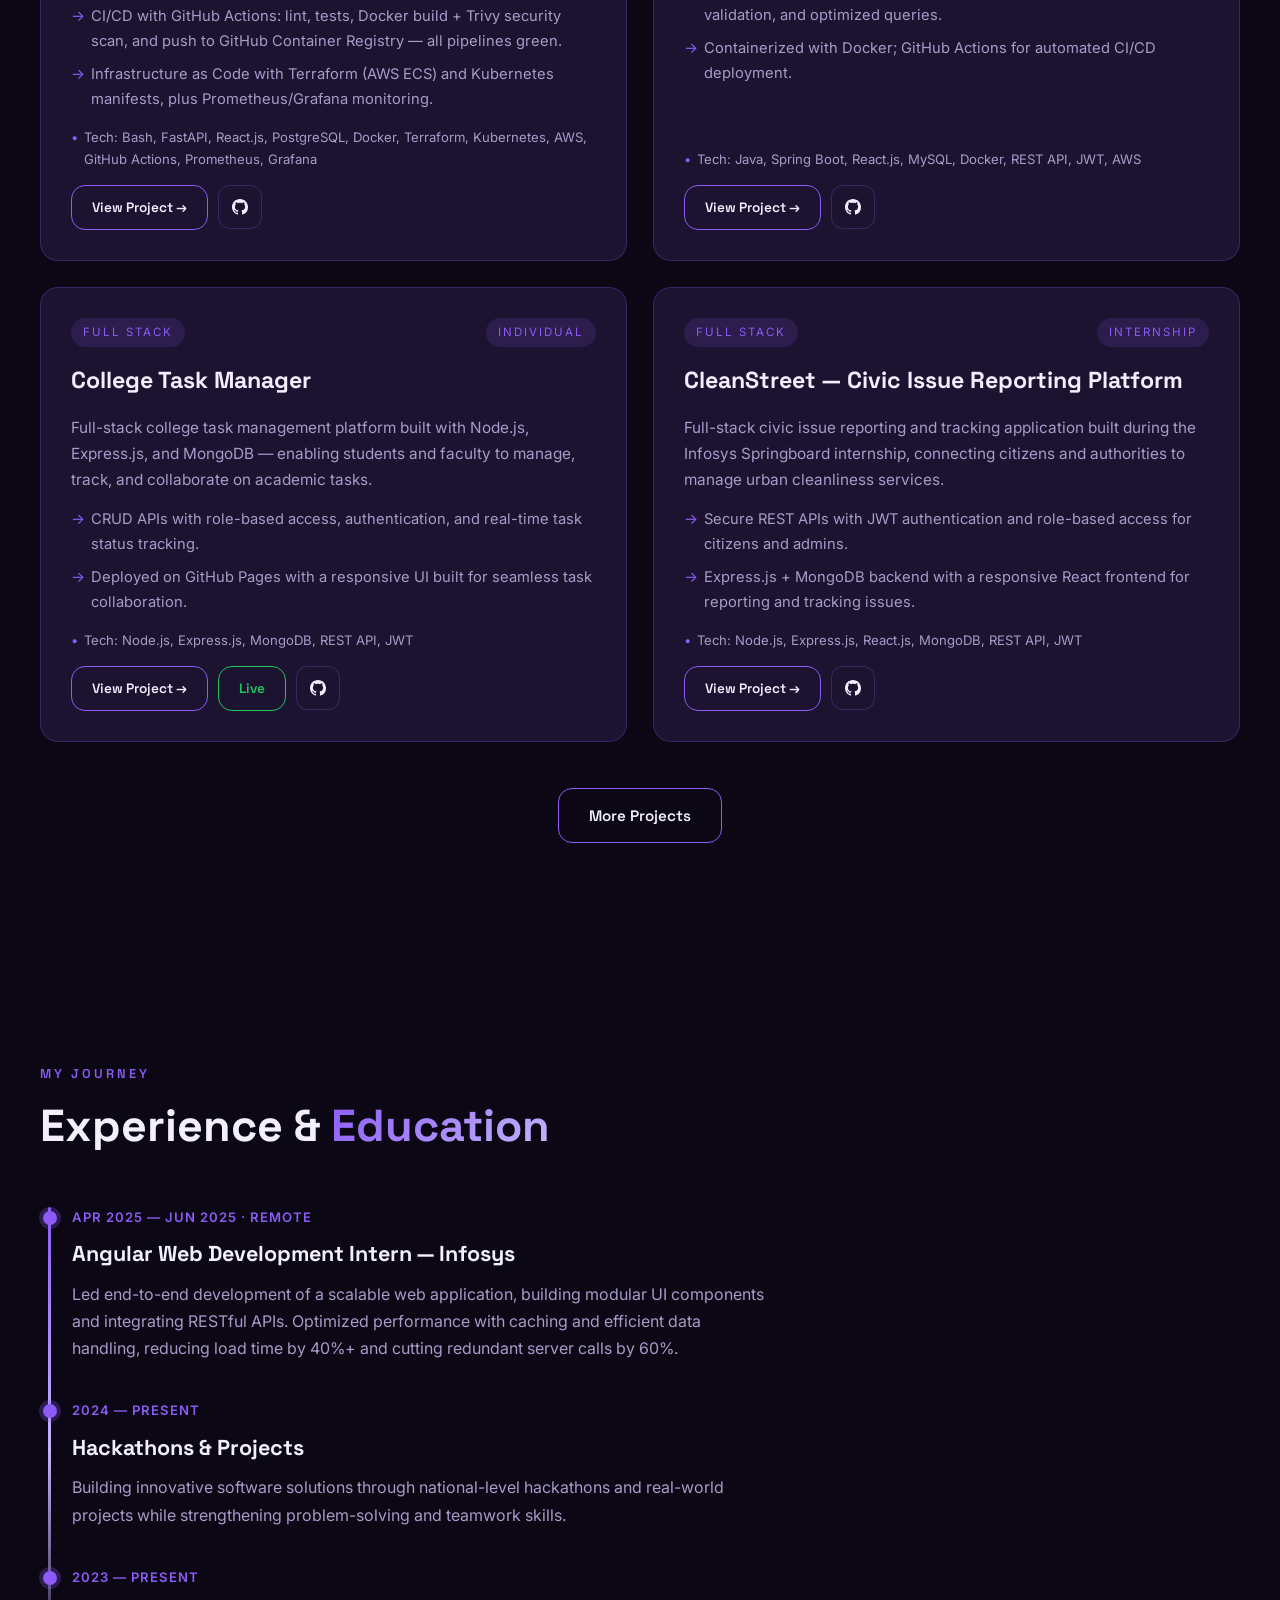
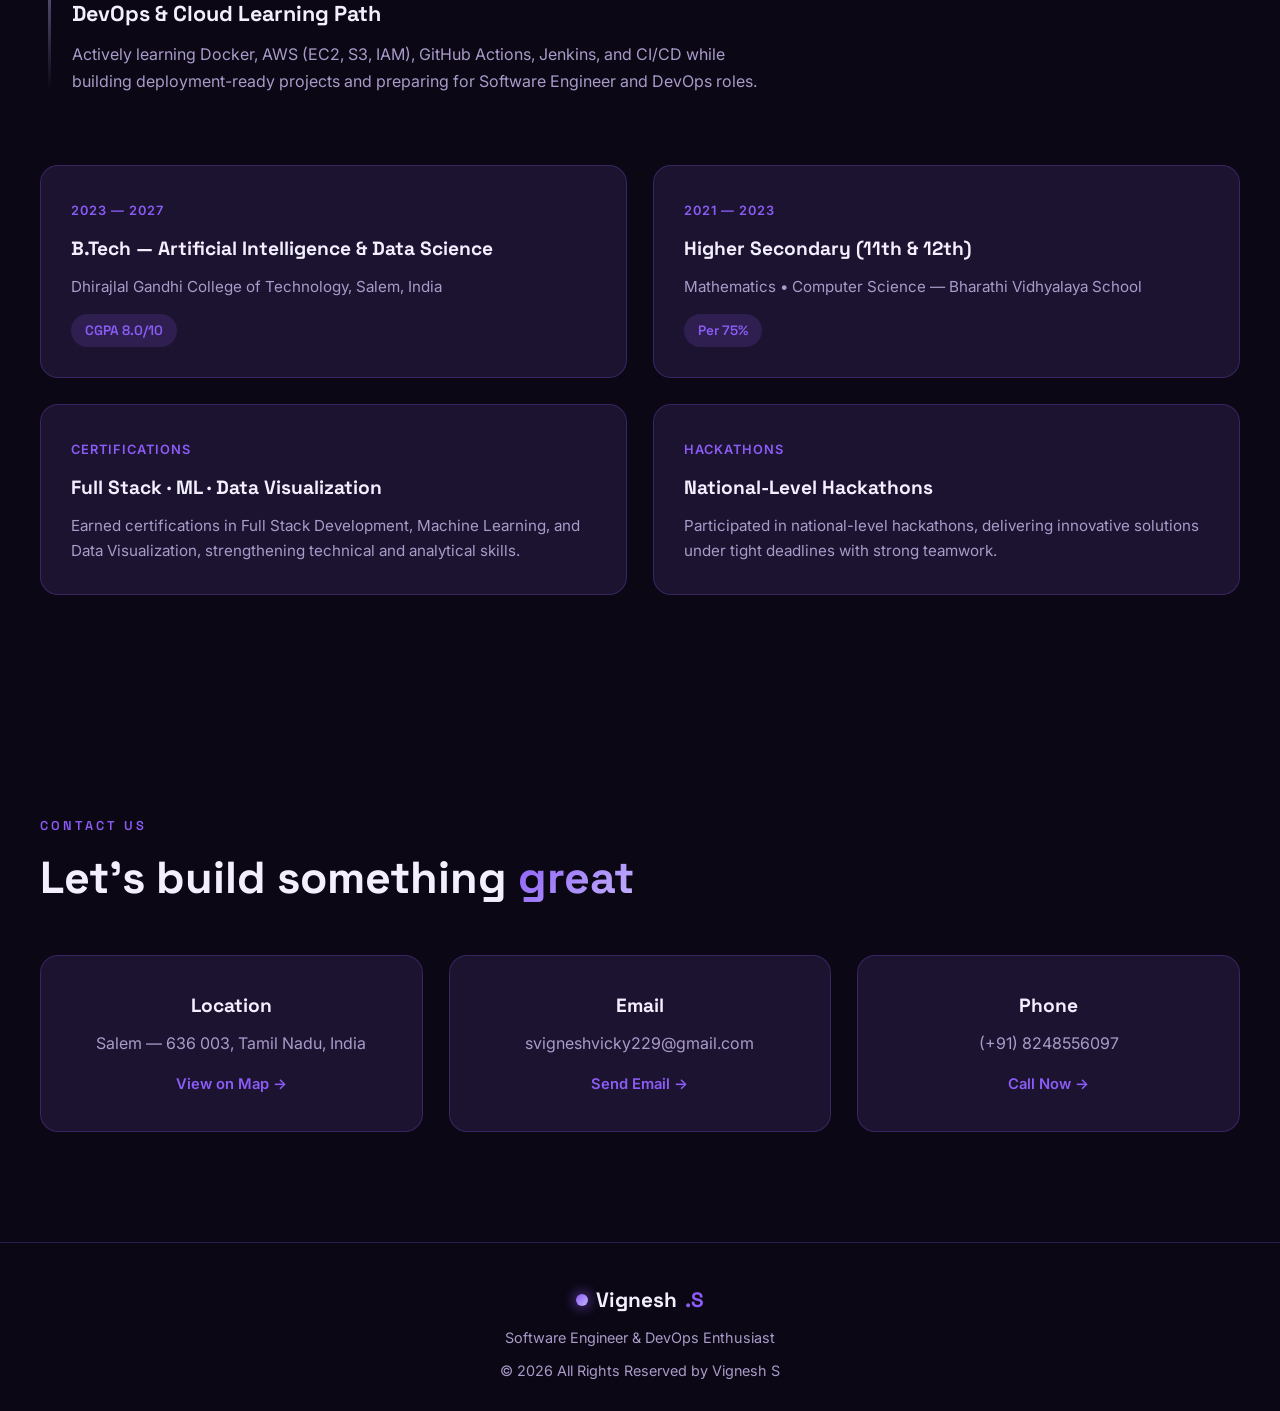
==== commit c253899f: "Add College Task Manager project with Live demo button" ====
--- a/index.html
+++ b/index.html
@@ -239,6 +239,39 @@
               </a>
             </div>
           </article>
+          <article class="work-card reveal">
+            <div class="work-top"><span class="work-tag">Full Stack</span><span class="work-tag">Individual</span></div>
+            <h3>College Task Manager</h3>
+            <p>Full-stack college task management platform built with Node.js, Express.js, and MongoDB — enabling students and faculty to manage, track, and collaborate on academic tasks.</p>
+            <ul class="work-list">
+              <li>CRUD APIs with role-based access, authentication, and real-time task status tracking.</li>
+              <li>Deployed on GitHub Pages with a responsive UI built for seamless task collaboration.</li>
+            </ul>
+            <div class="work-meta"><span>Tech: Node.js, Express.js, MongoDB, REST API, JWT</span></div>
+            <div class="work-actions">
+              <a href="https://github.com/Vicky2-code/college-task-manager" target="_blank" rel="noopener" class="btn btn-outline btn-sm">View Project →</a>
+              <a href="https://vicky2-code.github.io/college-task-manager/" target="_blank" rel="noopener" class="btn btn-outline btn-sm btn-live">Live</a>
+              <a href="https://github.com/Vicky2-code/college-task-manager" target="_blank" rel="noopener" class="social-btn" title="GitHub">
+                <svg width="16" height="16" viewBox="0 0 16 16" fill="currentColor" aria-hidden="true"><path d="M8 0C3.58 0 0 3.58 0 8c0 3.54 2.29 6.53 5.47 7.59.4.07.55-.17.55-.38 0-.19-.01-.82-.01-1.49-2.01.37-2.53-.49-2.69-.94-.09-.23-.48-.94-.82-1.13-.28-.15-.68-.52-.01-.53.63-.01 1.08.58 1.23.82.72 1.21 1.87.87 2.33.66.07-.52.28-.87.51-1.07-1.78-.2-3.64-.89-3.64-3.95 0-.87.31-1.59.82-2.15-.08-.2-.36-1.02.08-2.12 0 0 .67-.21 2.2.82.64-.18 1.32-.27 2-.27s1.36.09 2 .27c1.53-1.04 2.2-.82 2.2-.82.44 1.1.16 1.92.08 2.12.51.56.82 1.27.82 2.15 0 3.07-1.87 3.75-3.65 3.95.29.25.54.73.54 1.48 0 1.07-.01 1.93-.01 2.2 0 .21.15.46.55.38A8.01 8.01 0 0 0 16 8c0-4.42-3.58-8-8-8z"/></svg>
+              </a>
+            </div>
+          </article>
+          <article class="work-card reveal">
+            <div class="work-top"><span class="work-tag">Full Stack</span><span class="work-tag">Internship</span></div>
+            <h3>CleanStreet — Civic Issue Reporting Platform</h3>
+            <p>Full-stack civic issue reporting and tracking application built during the Infosys Springboard internship, connecting citizens and authorities to manage urban cleanliness services.</p>
+            <ul class="work-list">
+              <li>Secure REST APIs with JWT authentication and role-based access for citizens and admins.</li>
+              <li>Express.js + MongoDB backend with a responsive React frontend for reporting and tracking issues.</li>
+            </ul>
+            <div class="work-meta"><span>Tech: Node.js, Express.js, React.js, MongoDB, REST API, JWT</span></div>
+            <div class="work-actions">
+              <a href="https://github.com/Vicky2-code/CleanStreet-Infosys-Project" target="_blank" rel="noopener" class="btn btn-outline btn-sm">View Project →</a>
+              <a href="https://github.com/Vicky2-code/CleanStreet-Infosys-Project" target="_blank" rel="noopener" class="social-btn" title="GitHub">
+                <svg width="16" height="16" viewBox="0 0 16 16" fill="currentColor" aria-hidden="true"><path d="M8 0C3.58 0 0 3.58 0 8c0 3.54 2.29 6.53 5.47 7.59.4.07.55-.17.55-.38 0-.19-.01-.82-.01-1.49-2.01.37-2.53-.49-2.69-.94-.09-.23-.48-.94-.82-1.13-.28-.15-.68-.52-.01-.53.63-.01 1.08.58 1.23.82.72 1.21 1.87.87 2.33.66.07-.52.28-.87.51-1.07-1.78-.2-3.64-.89-3.64-3.95 0-.87.31-1.59.82-2.15-.08-.2-.36-1.02.08-2.12 0 0 .67-.21 2.2.82.64-.18 1.32-.27 2-.27s1.36.09 2 .27c1.53-1.04 2.2-.82 2.2-.82.44 1.1.16 1.92.08 2.12.51.56.82 1.27.82 2.15 0 3.07-1.87 3.75-3.65 3.95.29.25.54.73.54 1.48 0 1.07-.01 1.93-.01 2.2 0 .21.15.46.55.38A8.01 8.01 0 0 0 16 8c0-4.42-3.58-8-8-8z"/></svg>
+              </a>
+            </div>
+          </article>
         </div>
 
         <div class="works-more reveal">
--- a/styles.css
+++ b/styles.css
@@ -576,6 +576,8 @@
 .work-card h3 { font-family: var(--font-head); font-size: 1.45rem; }
 .work-card p { color: var(--muted); font-size: 0.96rem; }
 .work-actions { display: flex; align-items: center; gap: 10px; margin-top: auto; }
+.btn-live { color: #22c55e; border-color: #22c55e; }
+.btn-live:hover { background: #22c55e; color: #fff; }
 .work-list { list-style: none; display: flex; flex-direction: column; gap: 8px; flex: 1; }
 .work-list li {
   color: var(--muted);
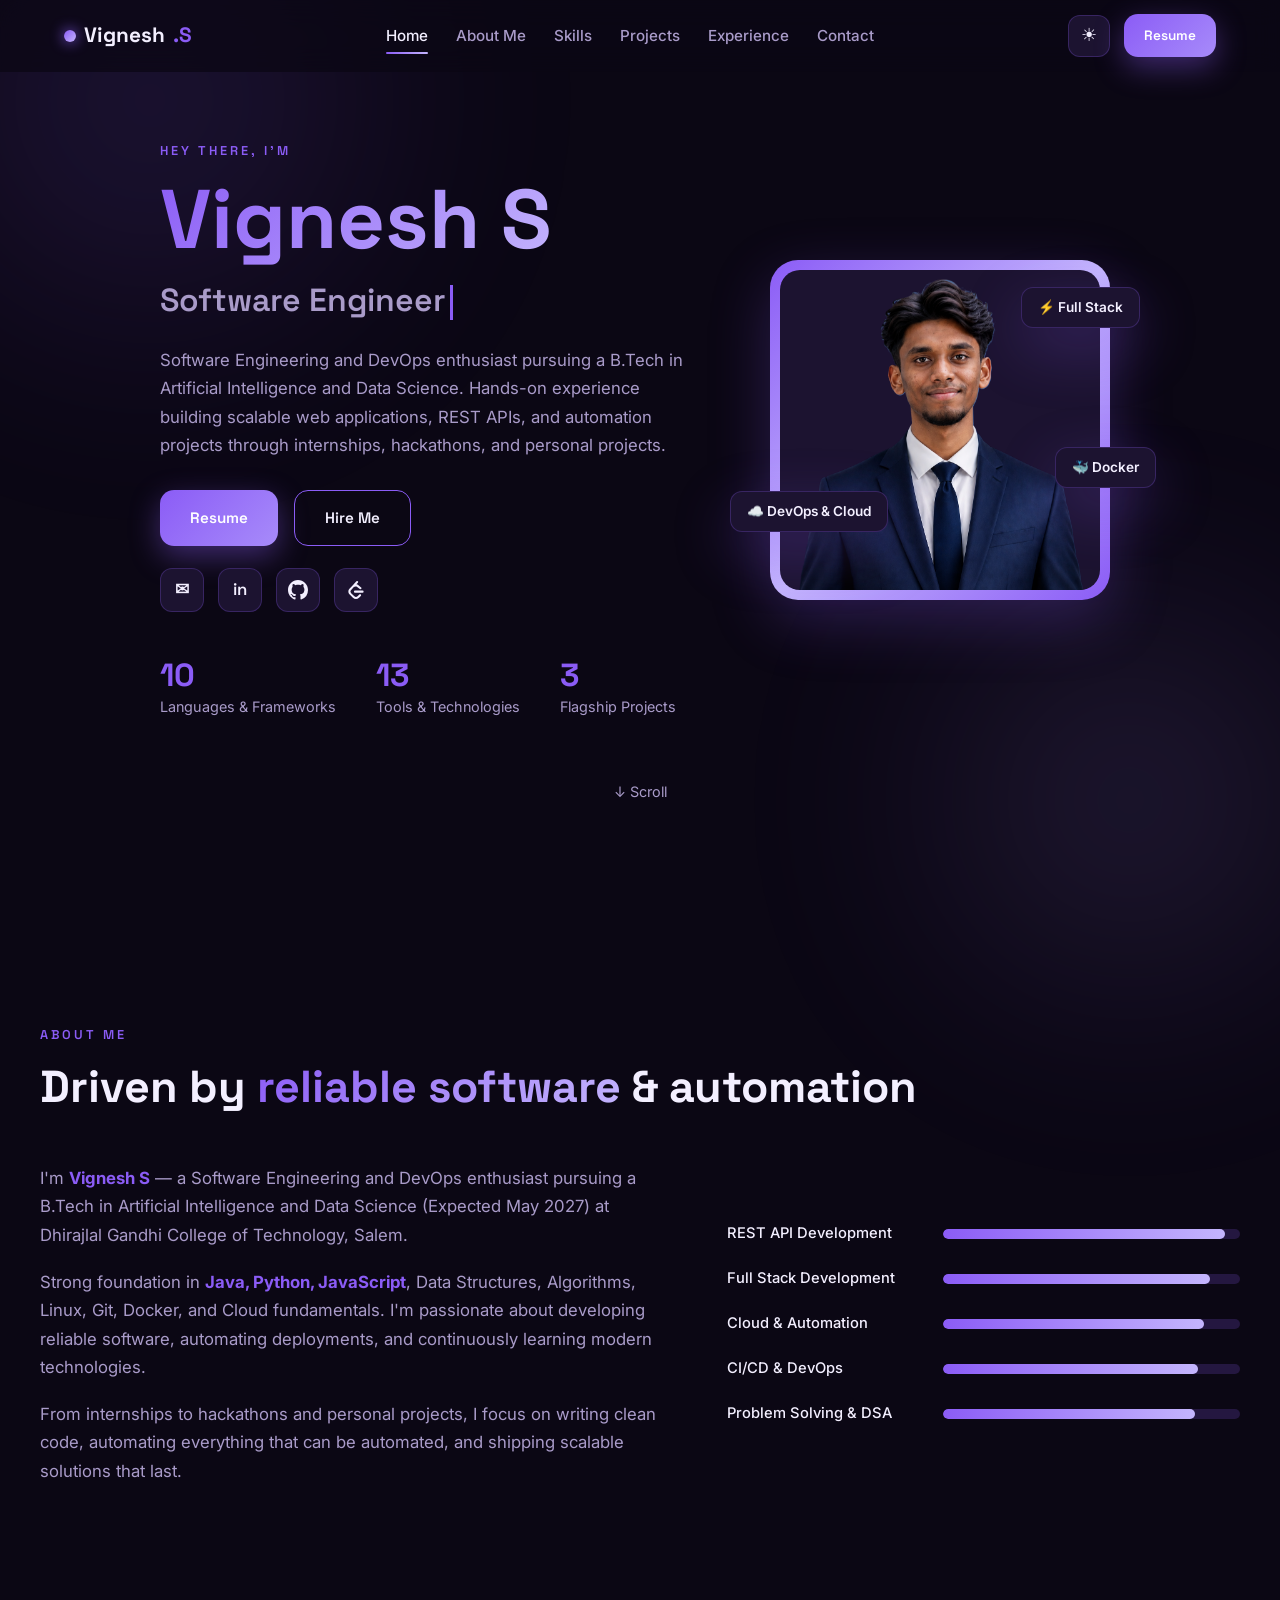
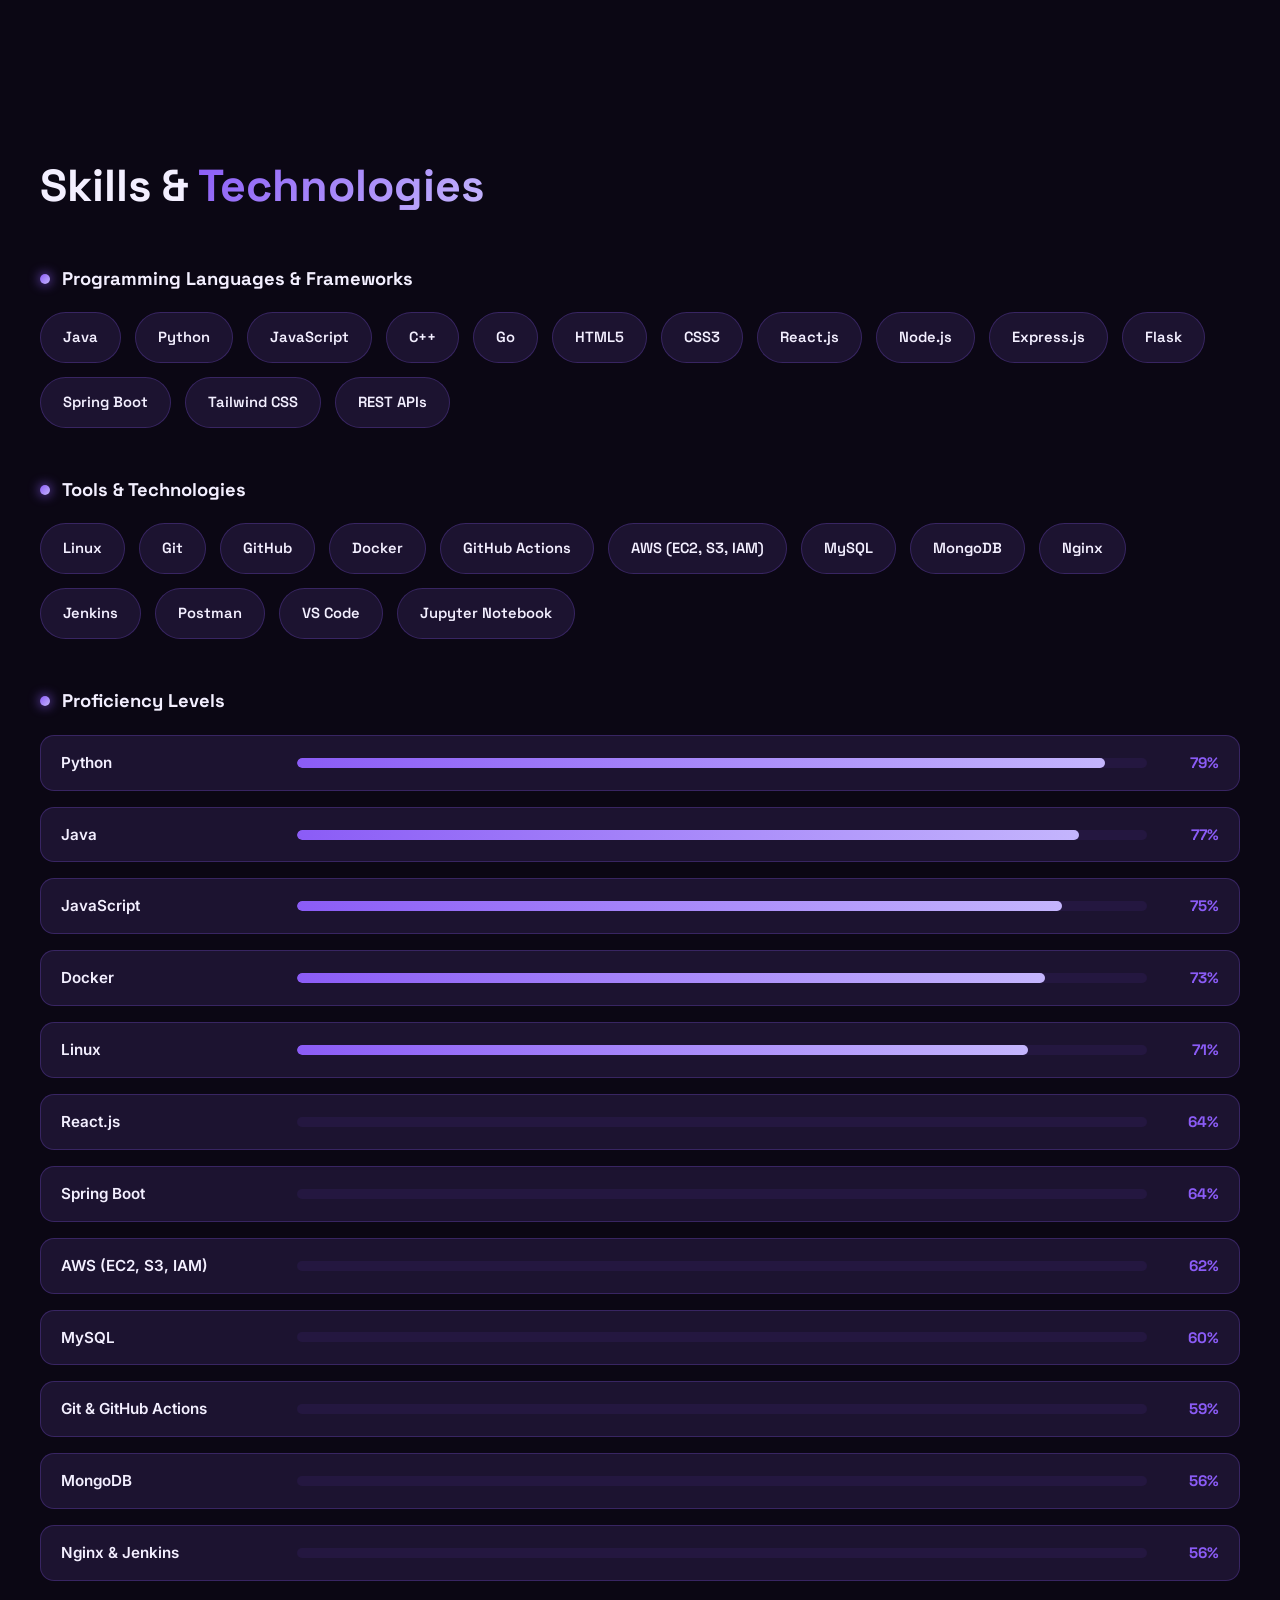
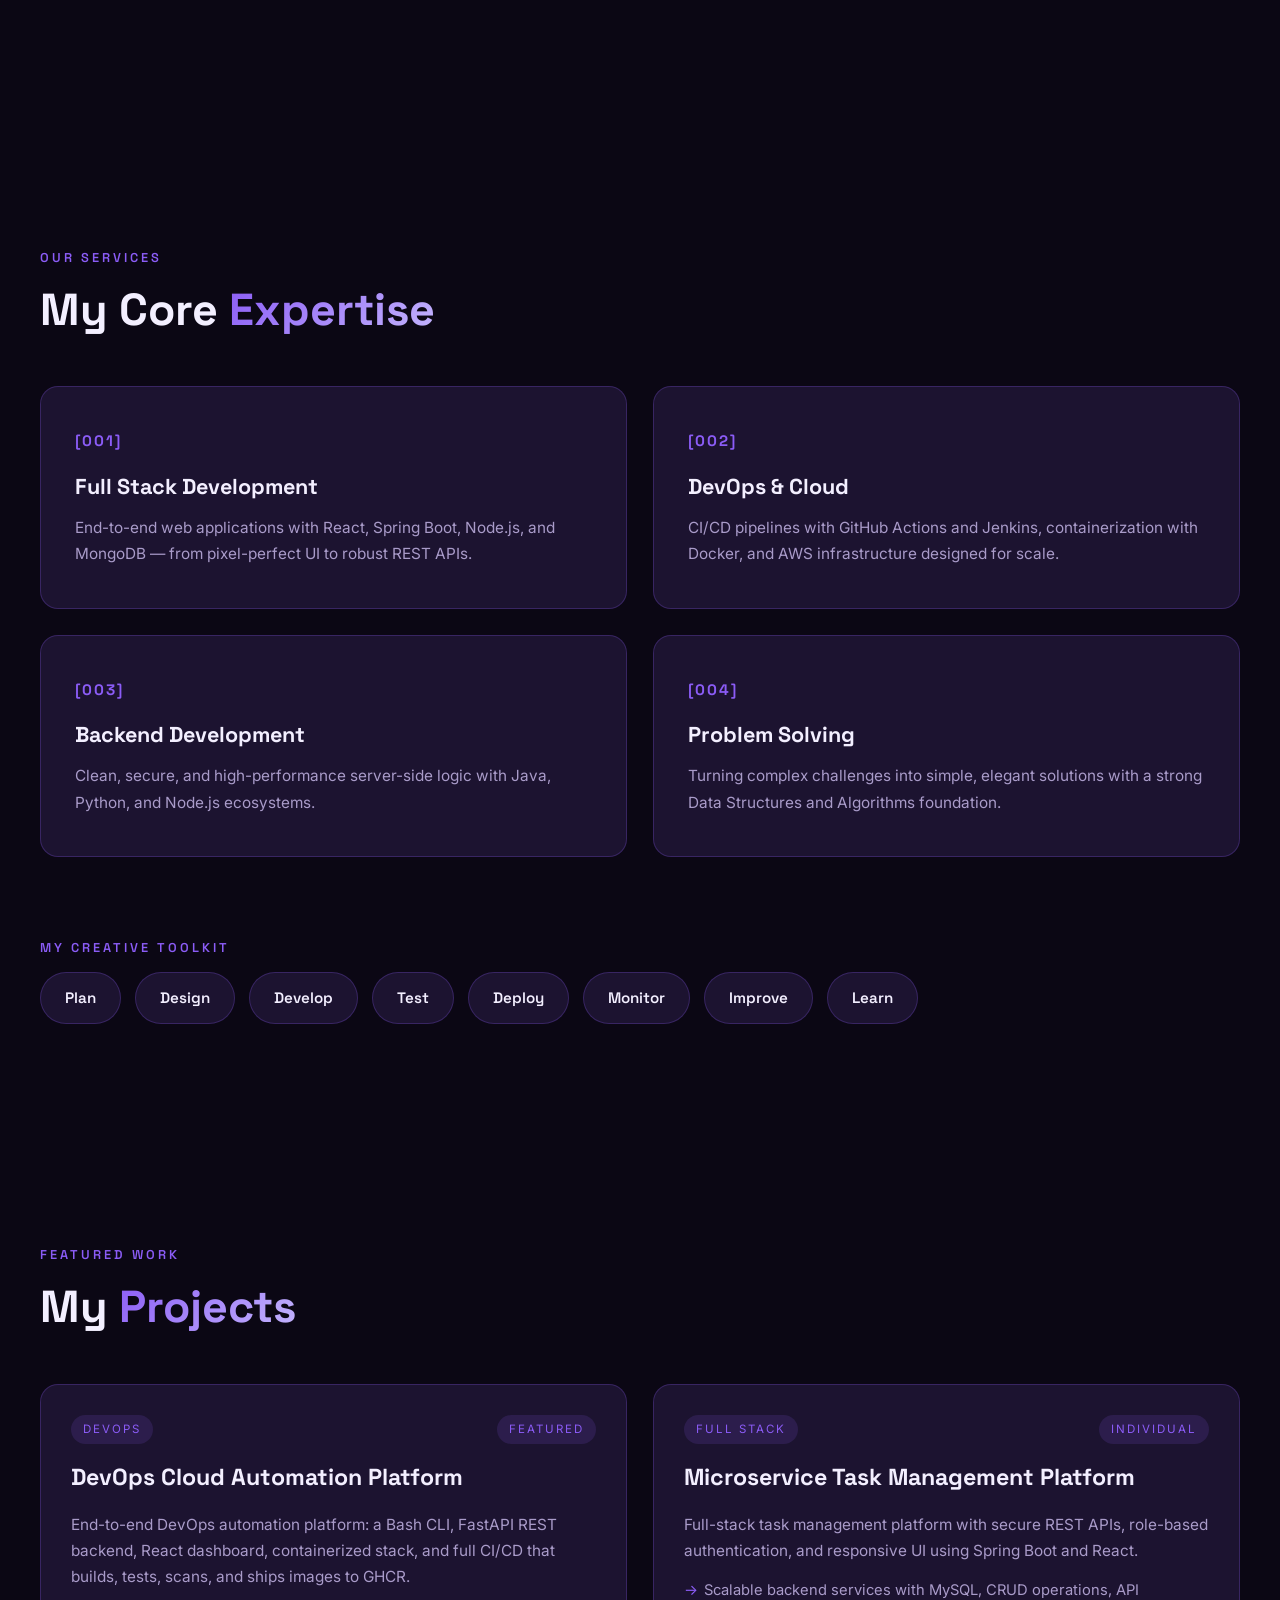
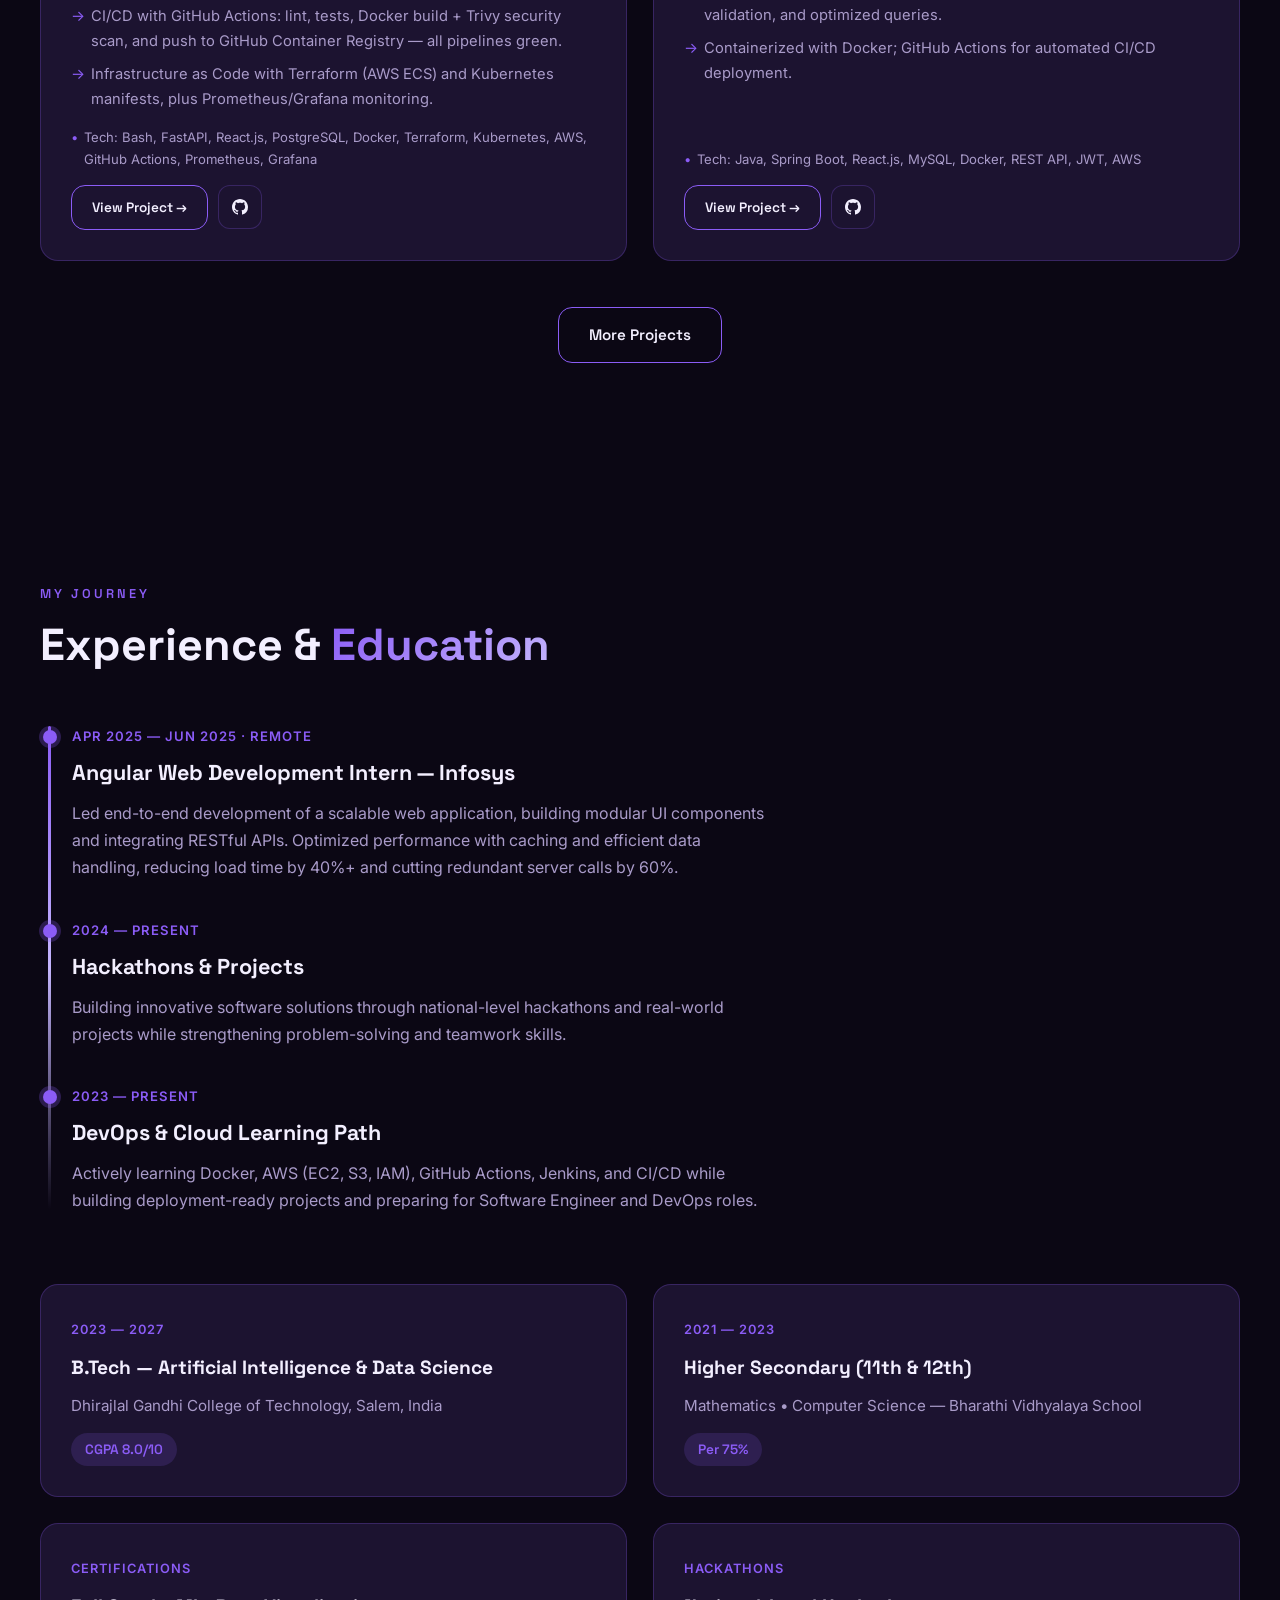
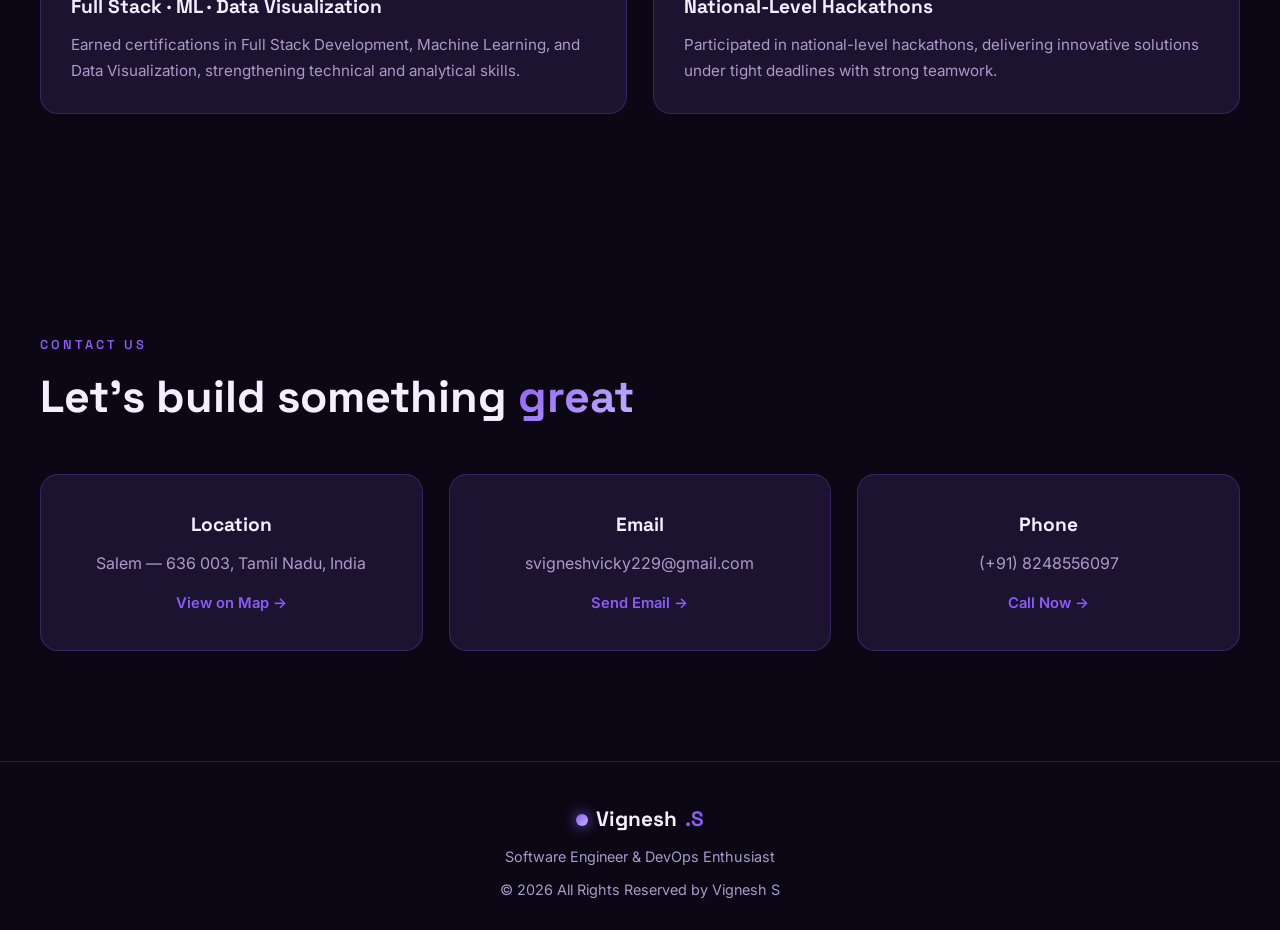
==== commit 5fcb1e96: "Show 2 featured projects on main page, center back button on projects page" ====
--- a/index.html
+++ b/index.html
@@ -239,39 +239,6 @@
               </a>
             </div>
           </article>
-          <article class="work-card reveal">
-            <div class="work-top"><span class="work-tag">Full Stack</span><span class="work-tag">Individual</span></div>
-            <h3>College Task Manager</h3>
-            <p>Full-stack college task management platform built with Node.js, Express.js, and MongoDB — enabling students and faculty to manage, track, and collaborate on academic tasks.</p>
-            <ul class="work-list">
-              <li>CRUD APIs with role-based access, authentication, and real-time task status tracking.</li>
-              <li>Deployed on GitHub Pages with a responsive UI built for seamless task collaboration.</li>
-            </ul>
-            <div class="work-meta"><span>Tech: Node.js, Express.js, MongoDB, REST API, JWT</span></div>
-            <div class="work-actions">
-              <a href="https://github.com/Vicky2-code/college-task-manager" target="_blank" rel="noopener" class="btn btn-outline btn-sm">View Project →</a>
-              <a href="https://vicky2-code.github.io/college-task-manager/" target="_blank" rel="noopener" class="btn btn-outline btn-sm btn-live">Live</a>
-              <a href="https://github.com/Vicky2-code/college-task-manager" target="_blank" rel="noopener" class="social-btn" title="GitHub">
-                <svg width="16" height="16" viewBox="0 0 16 16" fill="currentColor" aria-hidden="true"><path d="M8 0C3.58 0 0 3.58 0 8c0 3.54 2.29 6.53 5.47 7.59.4.07.55-.17.55-.38 0-.19-.01-.82-.01-1.49-2.01.37-2.53-.49-2.69-.94-.09-.23-.48-.94-.82-1.13-.28-.15-.68-.52-.01-.53.63-.01 1.08.58 1.23.82.72 1.21 1.87.87 2.33.66.07-.52.28-.87.51-1.07-1.78-.2-3.64-.89-3.64-3.95 0-.87.31-1.59.82-2.15-.08-.2-.36-1.02.08-2.12 0 0 .67-.21 2.2.82.64-.18 1.32-.27 2-.27s1.36.09 2 .27c1.53-1.04 2.2-.82 2.2-.82.44 1.1.16 1.92.08 2.12.51.56.82 1.27.82 2.15 0 3.07-1.87 3.75-3.65 3.95.29.25.54.73.54 1.48 0 1.07-.01 1.93-.01 2.2 0 .21.15.46.55.38A8.01 8.01 0 0 0 16 8c0-4.42-3.58-8-8-8z"/></svg>
-              </a>
-            </div>
-          </article>
-          <article class="work-card reveal">
-            <div class="work-top"><span class="work-tag">Full Stack</span><span class="work-tag">Internship</span></div>
-            <h3>CleanStreet — Civic Issue Reporting Platform</h3>
-            <p>Full-stack civic issue reporting and tracking application built during the Infosys Springboard internship, connecting citizens and authorities to manage urban cleanliness services.</p>
-            <ul class="work-list">
-              <li>Secure REST APIs with JWT authentication and role-based access for citizens and admins.</li>
-              <li>Express.js + MongoDB backend with a responsive React frontend for reporting and tracking issues.</li>
-            </ul>
-            <div class="work-meta"><span>Tech: Node.js, Express.js, React.js, MongoDB, REST API, JWT</span></div>
-            <div class="work-actions">
-              <a href="https://github.com/Vicky2-code/CleanStreet-Infosys-Project" target="_blank" rel="noopener" class="btn btn-outline btn-sm">View Project →</a>
-              <a href="https://github.com/Vicky2-code/CleanStreet-Infosys-Project" target="_blank" rel="noopener" class="social-btn" title="GitHub">
-                <svg width="16" height="16" viewBox="0 0 16 16" fill="currentColor" aria-hidden="true"><path d="M8 0C3.58 0 0 3.58 0 8c0 3.54 2.29 6.53 5.47 7.59.4.07.55-.17.55-.38 0-.19-.01-.82-.01-1.49-2.01.37-2.53-.49-2.69-.94-.09-.23-.48-.94-.82-1.13-.28-.15-.68-.52-.01-.53.63-.01 1.08.58 1.23.82.72 1.21 1.87.87 2.33.66.07-.52.28-.87.51-1.07-1.78-.2-3.64-.89-3.64-3.95 0-.87.31-1.59.82-2.15-.08-.2-.36-1.02.08-2.12 0 0 .67-.21 2.2.82.64-.18 1.32-.27 2-.27s1.36.09 2 .27c1.53-1.04 2.2-.82 2.2-.82.44 1.1.16 1.92.08 2.12.51.56.82 1.27.82 2.15 0 3.07-1.87 3.75-3.65 3.95.29.25.54.73.54 1.48 0 1.07-.01 1.93-.01 2.2 0 .21.15.46.55.38A8.01 8.01 0 0 0 16 8c0-4.42-3.58-8-8-8z"/></svg>
-              </a>
-            </div>
-          </article>
         </div>
 
         <div class="works-more reveal">
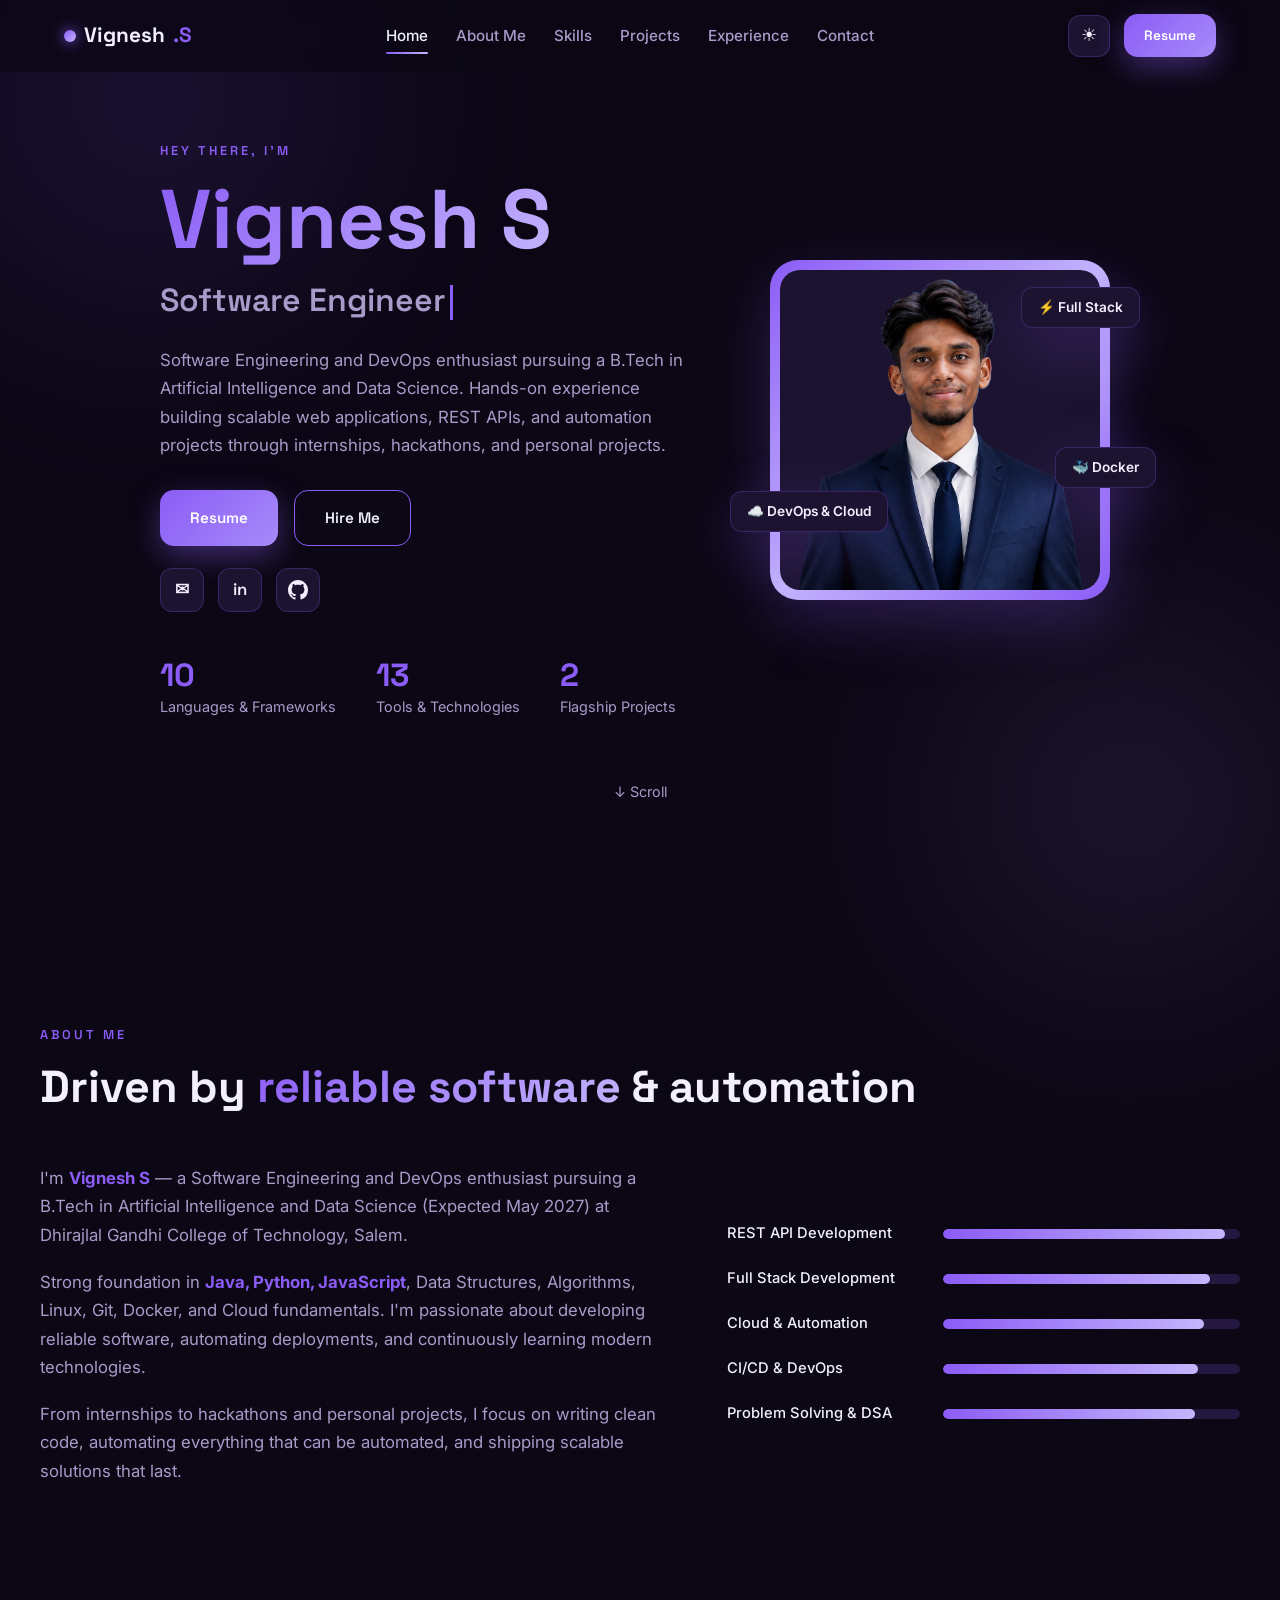
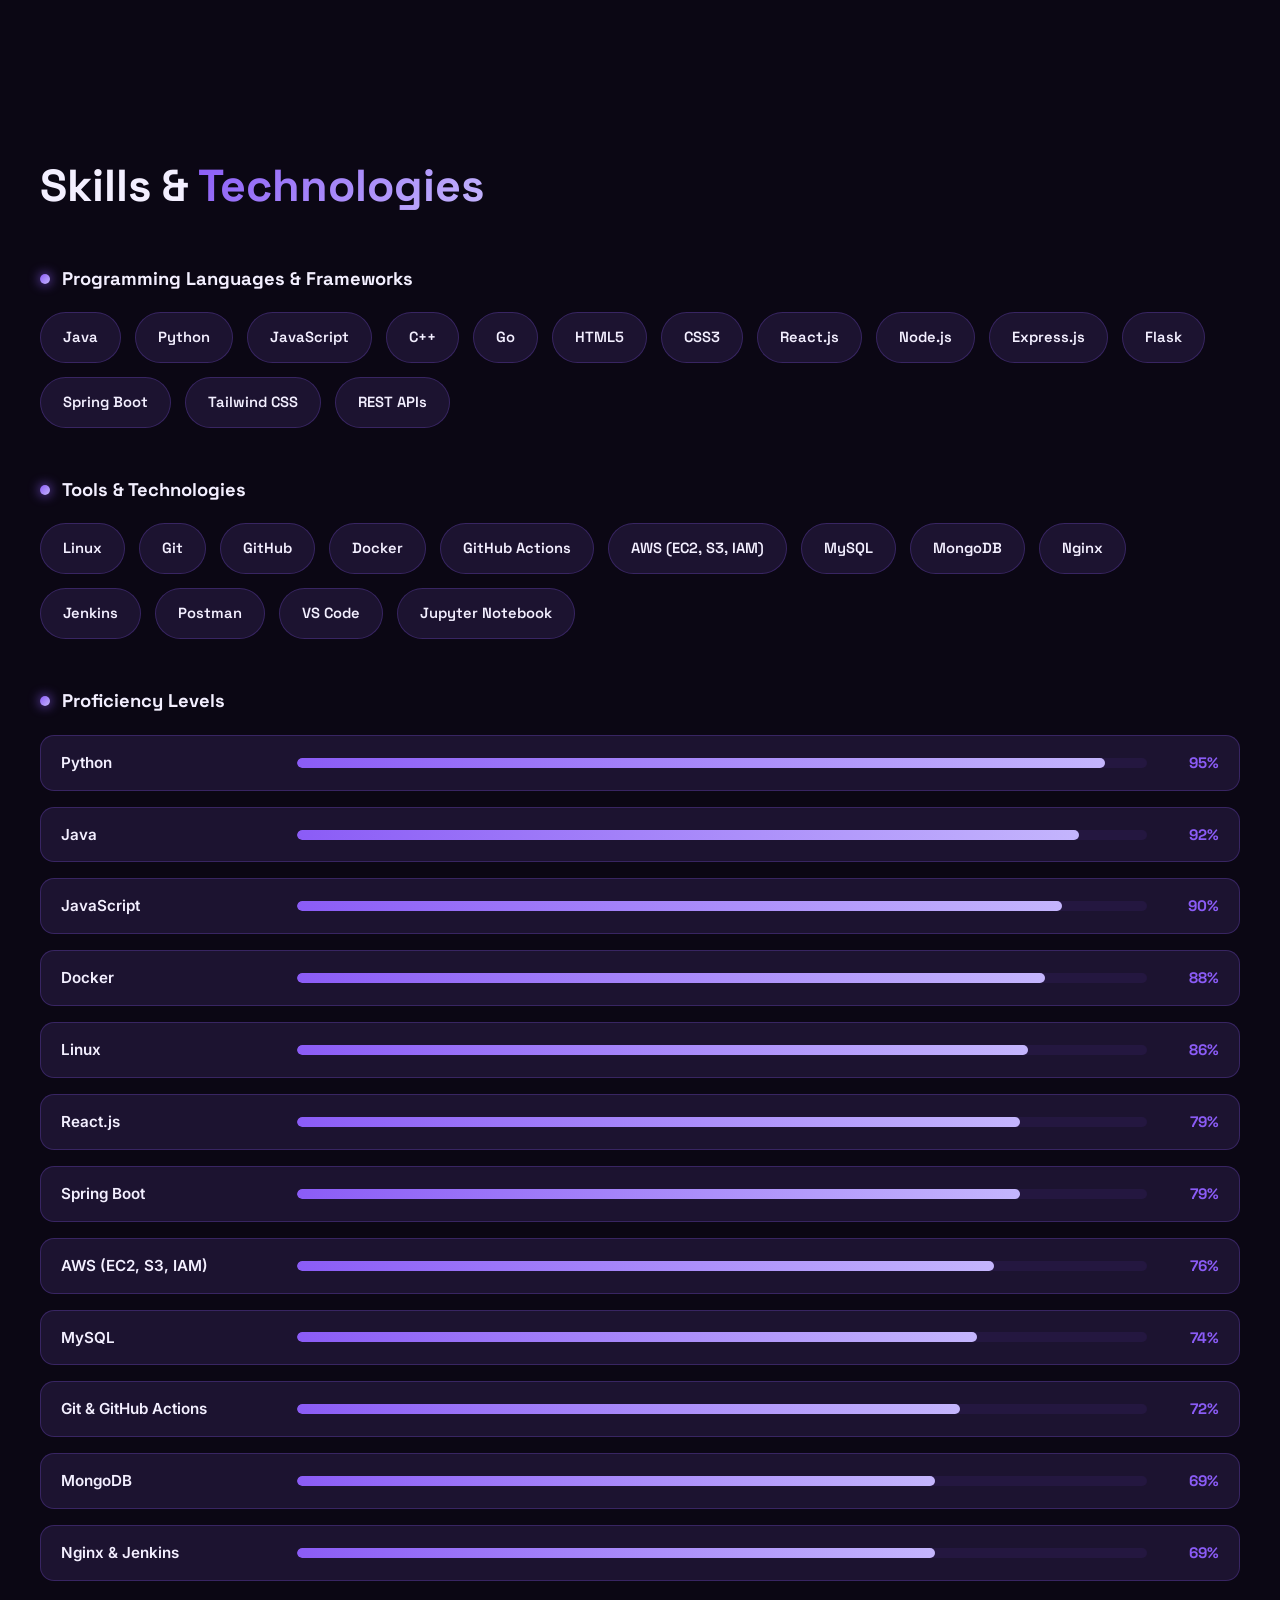
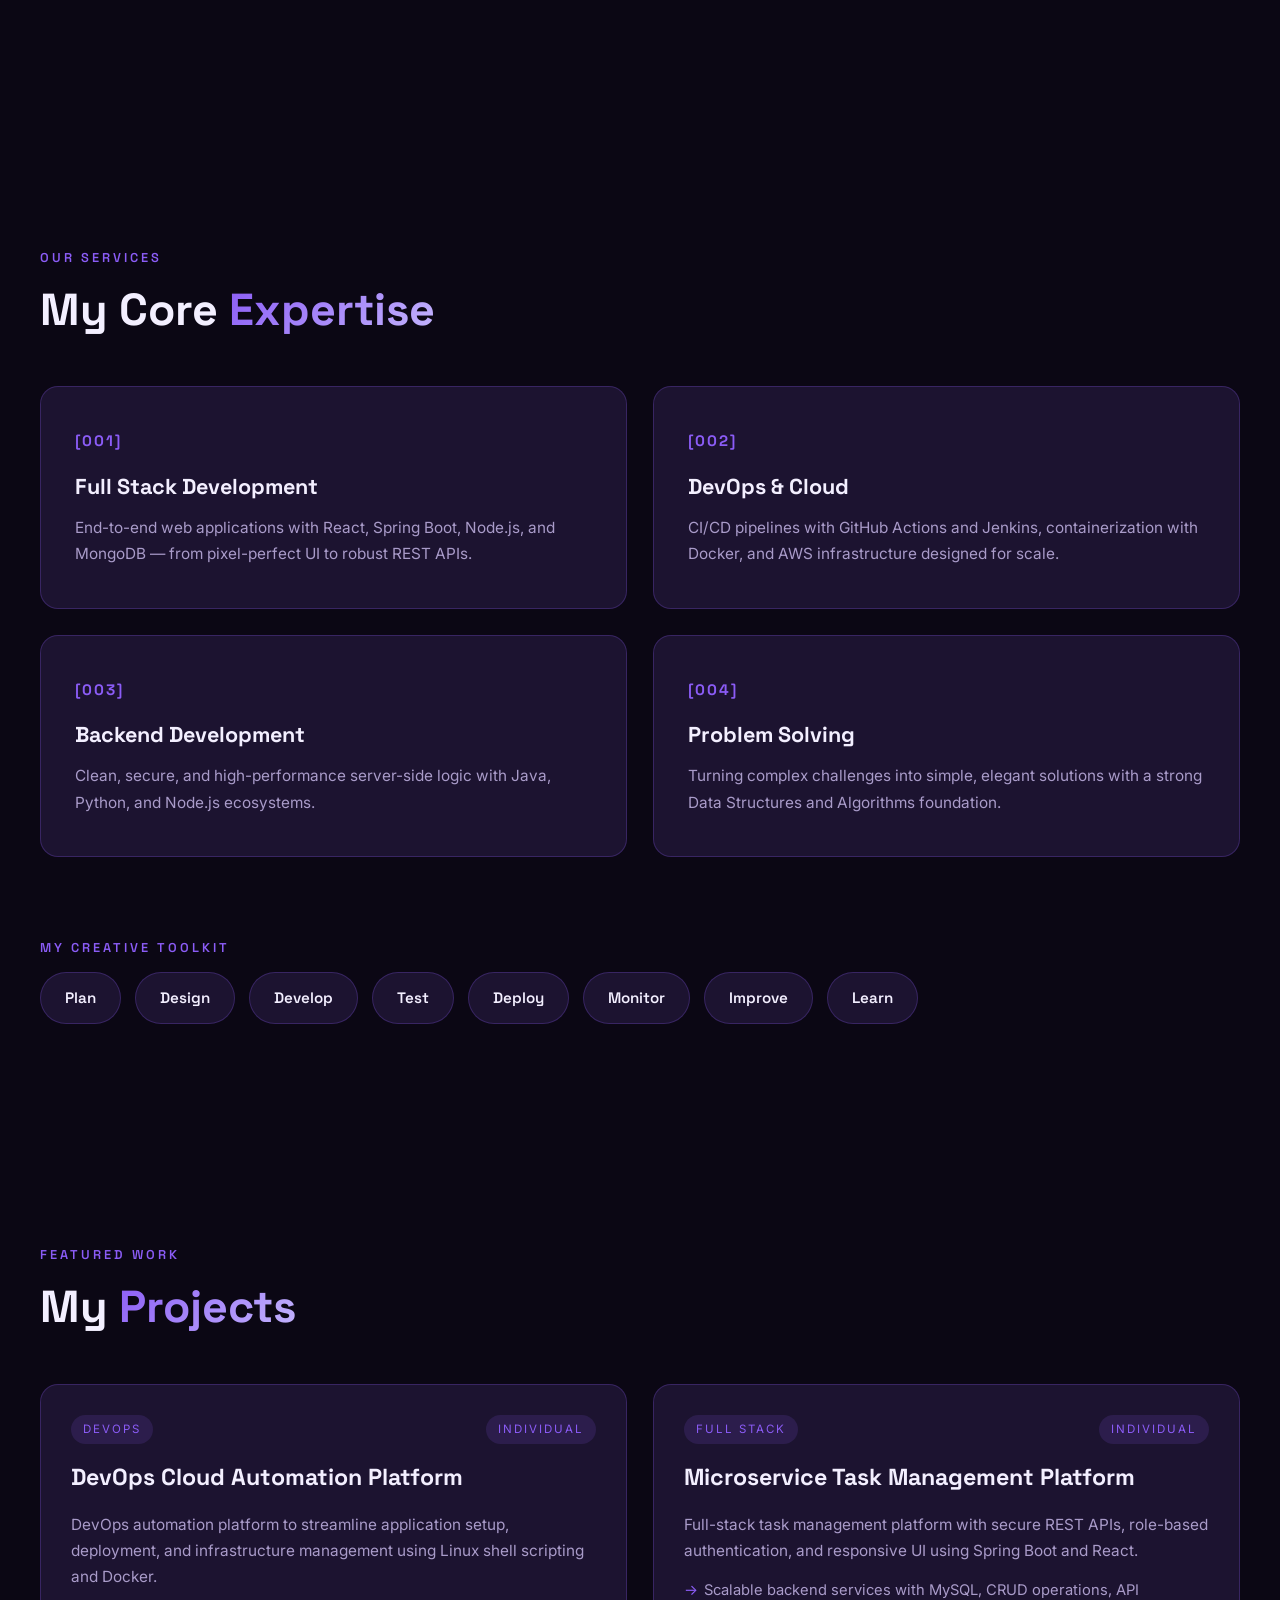
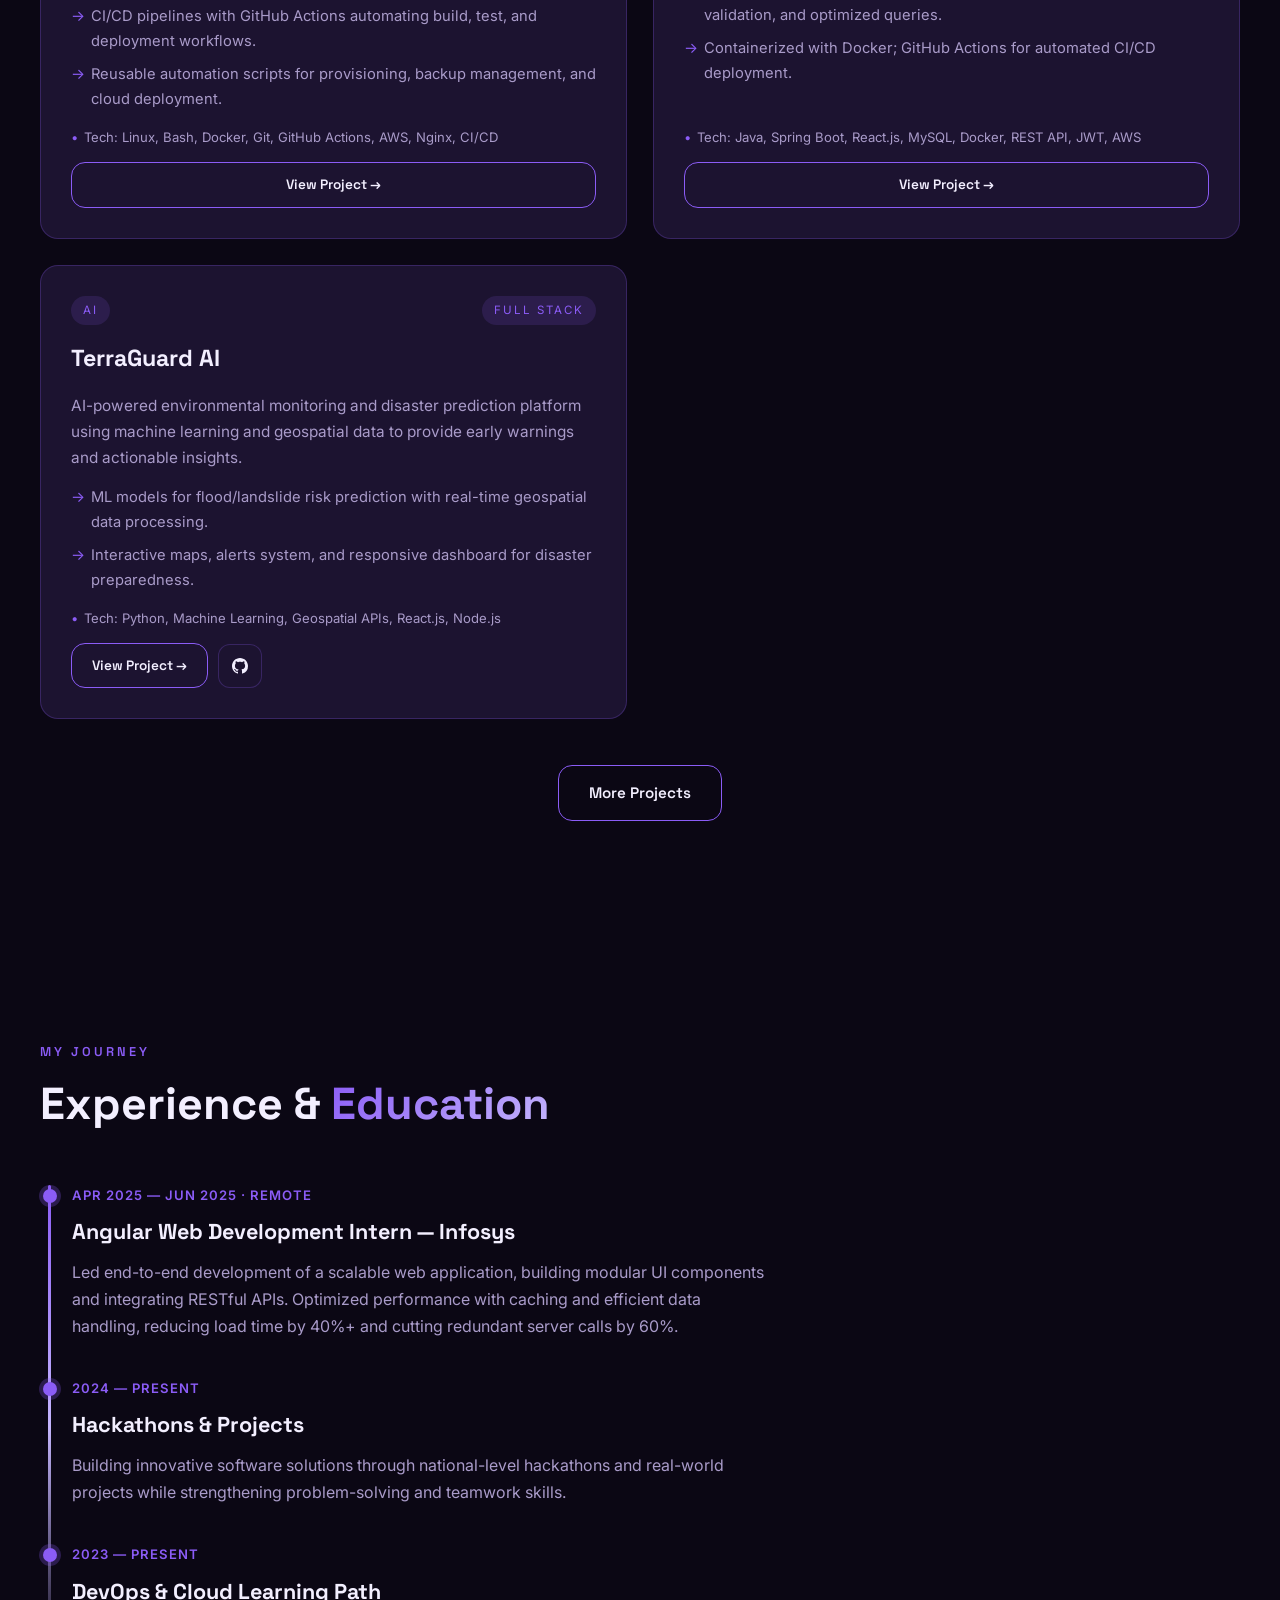
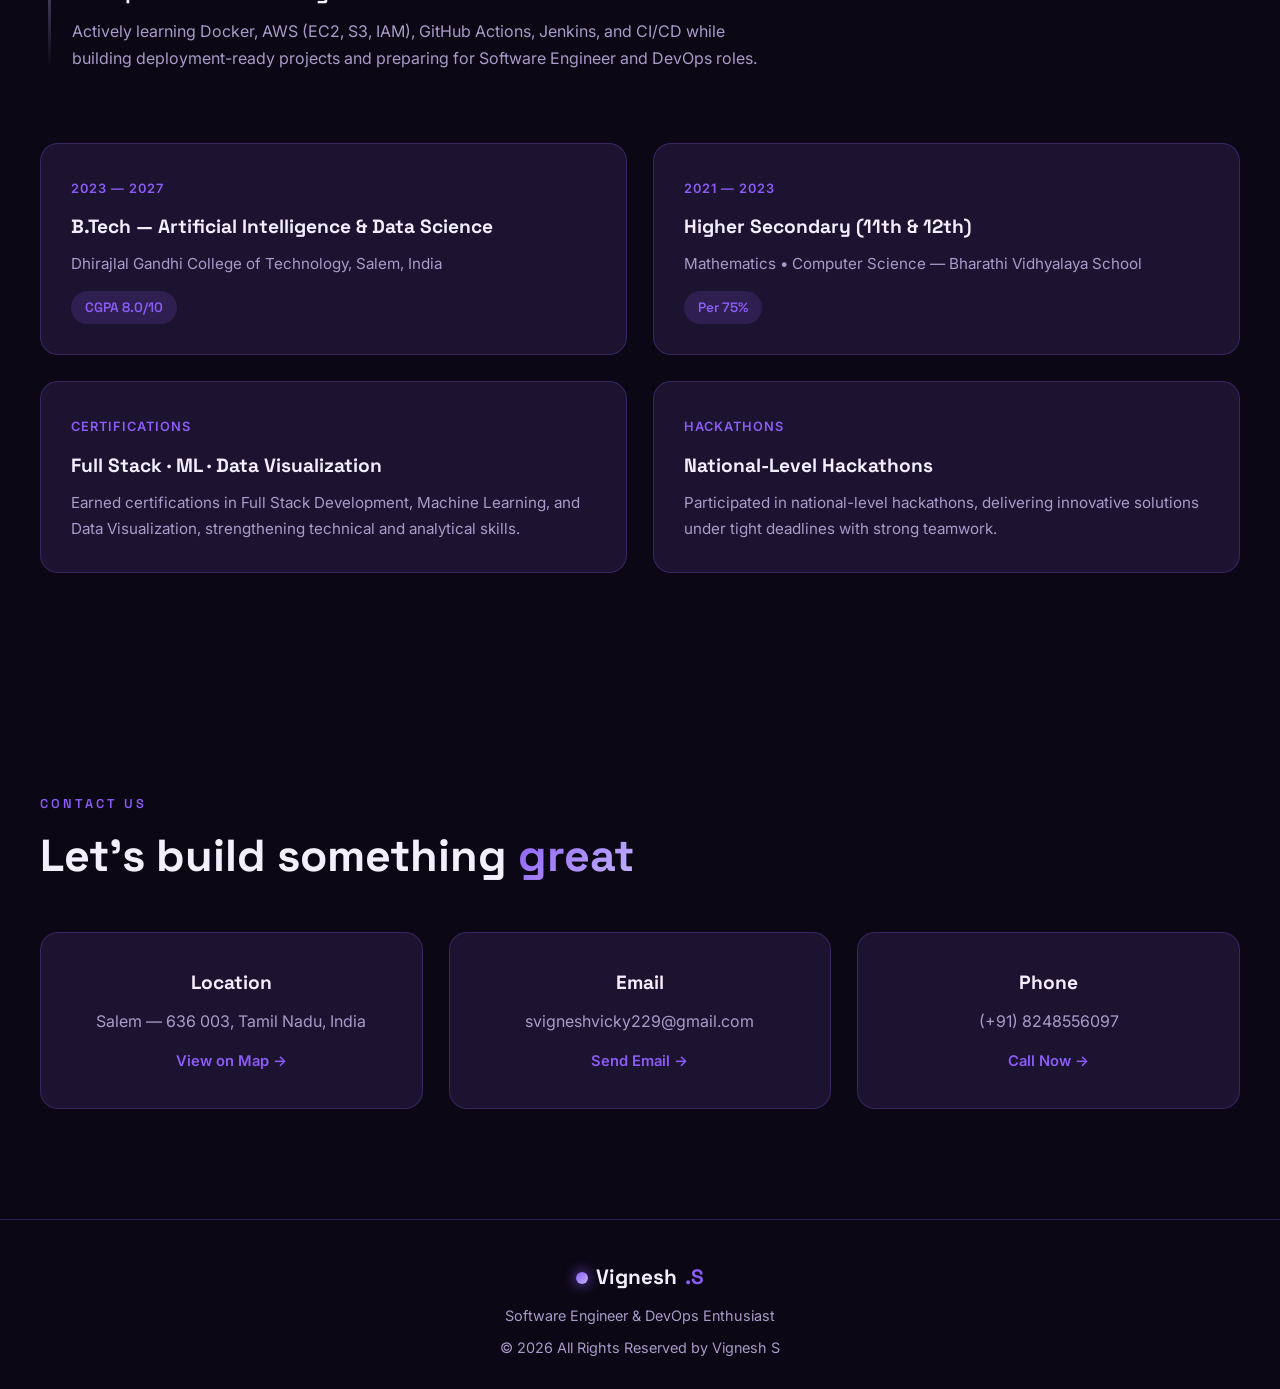
==== commit d53f3c4b: "Add TerraGuard AI project to projects section" ====
--- a/index.html
+++ b/index.html
@@ -35,7 +35,7 @@
           <span class="icon-sun">☀</span>
           <span class="icon-moon">☾</span>
         </button>
-        <a href="https://drive.google.com/file/d/1rWrSXbJiSuEl_xn9euS5ULj4iBIVG7il/view?usp=sharing" target="_blank" rel="noopener" class="btn btn-primary btn-sm">Resume</a>
+        <a href="assets/Vignesh-Resume.pdf" class="btn btn-primary btn-sm" download>Resume</a>
       </div>
       <button id="menuToggle" class="menu-toggle" aria-label="Menu">☰</button>
     </div>
@@ -56,7 +56,7 @@
             automation projects through internships, hackathons, and personal projects.
           </p>
           <div class="hero-actions">
-            <a href="https://drive.google.com/file/d/1rWrSXbJiSuEl_xn9euS5ULj4iBIVG7il/view?usp=sharing" target="_blank" rel="noopener" class="btn btn-primary">Resume</a>
+            <a href="assets/Vignesh-Resume.pdf" class="btn btn-primary" download>Resume</a>
             <a href="https://mail.google.com/mail/?view=cm&fs=1&to=svigneshvicky229@gmail.com&su=Thank%20You%20for%20Visiting%20My%20Portfolio&body=Hello%2C%0D%0A%0D%0AThank%20you%20for%20taking%20the%20time%20to%20visit%20my%20portfolio%20and%20learn%20more%20about%20my%20work.%20I%20truly%20appreciate%20your%20interest.%0D%0A%0D%0AIf%20you%20believe%20my%20skills%20and%20projects%20align%20with%20your%20team%27s%20requirements%2C%20I%20would%20be%20excited%20to%20discuss%20how%20I%20can%20contribute%20as%20a%20Software%20Engineer%2C%20Full%20Stack%20Developer%2C%20or%20DevOps%20Engineer.%0D%0A%0D%0AThank%20you%20once%20again%20for%20your%20time%20and%20consideration.%20I%20look%20forward%20to%20connecting%20with%20you.%0D%0A%0D%0ABest%20regards%2C%0D%0AVignesh%20S" target="_blank" rel="noopener" class="btn btn-outline">Hire Me</a>
           </div>
           <div class="hero-socials">
@@ -65,14 +65,11 @@
             <a href="https://github.com/Vicky2-code" target="_blank" rel="noopener" class="social-btn" title="GitHub">
               <svg width="20" height="20" viewBox="0 0 16 16" fill="currentColor" aria-hidden="true"><path d="M8 0C3.58 0 0 3.58 0 8c0 3.54 2.29 6.53 5.47 7.59.4.07.55-.17.55-.38 0-.19-.01-.82-.01-1.49-2.01.37-2.53-.49-2.69-.94-.09-.23-.48-.94-.82-1.13-.28-.15-.68-.52-.01-.53.63-.01 1.08.58 1.23.82.72 1.21 1.87.87 2.33.66.07-.52.28-.87.51-1.07-1.78-.2-3.64-.89-3.64-3.95 0-.87.31-1.59.82-2.15-.08-.2-.36-1.02.08-2.12 0 0 .67-.21 2.2.82.64-.18 1.32-.27 2-.27s1.36.09 2 .27c1.53-1.04 2.2-.82 2.2-.82.44 1.1.16 1.92.08 2.12.51.56.82 1.27.82 2.15 0 3.07-1.87 3.75-3.65 3.95.29.25.54.73.54 1.48 0 1.07-.01 1.93-.01 2.2 0 .21.15.46.55.38A8.01 8.01 0 0 0 16 8c0-4.42-3.58-8-8-8z"/></svg>
             </a>
-            <a href="https://leetcode.com/u/vicky2223/" target="_blank" rel="noopener" class="social-btn" title="LeetCode">
-              <svg width="18" height="18" viewBox="0 0 24 24" fill="currentColor" aria-hidden="true"><path d="M13.483 0a1.374 1.374 0 0 0-.961.438L7.116 6.226l-3.854 4.126a5.266 5.266 0 0 0-1.209 2.104 5.35 5.35 0 0 0-.125.513 5.527 5.527 0 0 0 .062 2.362 5.83 5.83 0 0 0 .349 1.017 5.938 5.938 0 0 0 1.271 1.818l4.277 4.193.039.038c2.248 2.165 5.852 2.133 8.063-.074l2.396-2.392c.54-.54.54-1.414.003-1.955a1.378 1.378 0 0 0-1.951-.003l-2.396 2.392a3.021 3.021 0 0 1-4.205.038l-.02-.019-4.276-4.193c-.652-.64-.972-1.469-.948-2.263a2.68 2.68 0 0 1 .066-.523 2.545 2.545 0 0 1 .619-1.164L9.13 8.114c1.058-1.134 3.204-1.27 4.43-.278l3.501 2.831c.593.48 1.461.387 1.94-.207a1.384 1.384 0 0 0-.207-1.943l-3.5-2.831c-.8-.647-1.766-1.045-2.774-1.202l2.015-2.158A1.384 1.384 0 0 0 13.483 0zm-2.866 12.815a1.38 1.38 0 0 0-1.38 1.382 1.38 1.38 0 0 0 1.38 1.382H20.79a1.38 1.38 0 0 0 1.38-1.382 1.38 1.38 0 0 0-1.38-1.382z"/></svg>
-            </a>
           </div>
           <div class="hero-stats">
             <div class="stat"><strong data-count="10">0</strong><span>Languages & Frameworks</span></div>
             <div class="stat"><strong data-count="13">0</strong><span>Tools & Technologies</span></div>
-            <div class="stat"><strong data-count="3">0</strong><span>Flagship Projects</span></div>
+            <div class="stat"><strong data-count="2">0</strong><span>Flagship Projects</span></div>
           </div>
         </div>
         <div class="hero-visual reveal">
@@ -208,20 +205,15 @@
         <h2 class="section-title reveal">My <span class="gradient-text">Projects</span></h2>
         <div class="works-grid">
           <article class="work-card reveal">
-            <div class="work-top"><span class="work-tag">DevOps</span><span class="work-tag">Featured</span></div>
+            <div class="work-top"><span class="work-tag">DevOps</span><span class="work-tag">Individual</span></div>
             <h3>DevOps Cloud Automation Platform</h3>
-            <p>End-to-end DevOps automation platform: a Bash CLI, FastAPI REST backend, React dashboard, containerized stack, and full CI/CD that builds, tests, scans, and ships images to GHCR.</p>
+            <p>DevOps automation platform to streamline application setup, deployment, and infrastructure management using Linux shell scripting and Docker.</p>
             <ul class="work-list">
-              <li>CI/CD with GitHub Actions: lint, tests, Docker build + Trivy security scan, and push to GitHub Container Registry — all pipelines green.</li>
-              <li>Infrastructure as Code with Terraform (AWS ECS) and Kubernetes manifests, plus Prometheus/Grafana monitoring.</li>
+              <li>CI/CD pipelines with GitHub Actions automating build, test, and deployment workflows.</li>
+              <li>Reusable automation scripts for provisioning, backup management, and cloud deployment.</li>
             </ul>
-            <div class="work-meta"><span>Tech: Bash, FastAPI, React.js, PostgreSQL, Docker, Terraform, Kubernetes, AWS, GitHub Actions, Prometheus, Grafana</span></div>
-            <div class="work-actions">
-              <a href="https://github.com/Vicky2-code/devops-platform" target="_blank" rel="noopener" class="btn btn-outline btn-sm">View Project →</a>
-              <a href="https://github.com/Vicky2-code/devops-platform" target="_blank" rel="noopener" class="social-btn" title="GitHub">
-                <svg width="16" height="16" viewBox="0 0 16 16" fill="currentColor" aria-hidden="true"><path d="M8 0C3.58 0 0 3.58 0 8c0 3.54 2.29 6.53 5.47 7.59.4.07.55-.17.55-.38 0-.19-.01-.82-.01-1.49-2.01.37-2.53-.49-2.69-.94-.09-.23-.48-.94-.82-1.13-.28-.15-.68-.52-.01-.53.63-.01 1.08.58 1.23.82.72 1.21 1.87.87 2.33.66.07-.52.28-.87.51-1.07-1.78-.2-3.64-.89-3.64-3.95 0-.87.31-1.59.82-2.15-.08-.2-.36-1.02.08-2.12 0 0 .67-.21 2.2.82.64-.18 1.32-.27 2-.27s1.36.09 2 .27c1.53-1.04 2.2-.82 2.2-.82.44 1.1.16 1.92.08 2.12.51.56.82 1.27.82 2.15 0 3.07-1.87 3.75-3.65 3.95.29.25.54.73.54 1.48 0 1.07-.01 1.93-.01 2.2 0 .21.15.46.55.38A8.01 8.01 0 0 0 16 8c0-4.42-3.58-8-8-8z"/></svg>
-              </a>
-            </div>
+            <div class="work-meta"><span>Tech: Linux, Bash, Docker, Git, GitHub Actions, AWS, Nginx, CI/CD</span></div>
+            <a href="#" class="btn btn-outline btn-sm">View Project →</a>
           </article>
           <article class="work-card reveal">
             <div class="work-top"><span class="work-tag">Full Stack</span><span class="work-tag">Individual</span></div>
@@ -232,9 +224,20 @@
               <li>Containerized with Docker; GitHub Actions for automated CI/CD deployment.</li>
             </ul>
             <div class="work-meta"><span>Tech: Java, Spring Boot, React.js, MySQL, Docker, REST API, JWT, AWS</span></div>
+            <a href="#" class="btn btn-outline btn-sm">View Project →</a>
+          </article>
+          <article class="work-card reveal">
+            <div class="work-top"><span class="work-tag">AI</span><span class="work-tag">Full Stack</span></div>
+            <h3>TerraGuard AI</h3>
+            <p>AI-powered environmental monitoring and disaster prediction platform using machine learning and geospatial data to provide early warnings and actionable insights.</p>
+            <ul class="work-list">
+              <li>ML models for flood/landslide risk prediction with real-time geospatial data processing.</li>
+              <li>Interactive maps, alerts system, and responsive dashboard for disaster preparedness.</li>
+            </ul>
+            <div class="work-meta"><span>Tech: Python, Machine Learning, Geospatial APIs, React.js, Node.js</span></div>
             <div class="work-actions">
-              <a href="https://github.com/Vicky2-code/Microservice-task-management-platform" target="_blank" rel="noopener" class="btn btn-outline btn-sm">View Project →</a>
-              <a href="https://github.com/Vicky2-code/Microservice-task-management-platform" target="_blank" rel="noopener" class="social-btn" title="GitHub">
+              <a href="https://github.com/Vicky2-code/terraguard-ai" target="_blank" rel="noopener" class="btn btn-outline btn-sm">View Project →</a>
+              <a href="https://github.com/Vicky2-code/terraguard-ai" target="_blank" rel="noopener" class="social-btn" title="GitHub">
                 <svg width="16" height="16" viewBox="0 0 16 16" fill="currentColor" aria-hidden="true"><path d="M8 0C3.58 0 0 3.58 0 8c0 3.54 2.29 6.53 5.47 7.59.4.07.55-.17.55-.38 0-.19-.01-.82-.01-1.49-2.01.37-2.53-.49-2.69-.94-.09-.23-.48-.94-.82-1.13-.28-.15-.68-.52-.01-.53.63-.01 1.08.58 1.23.82.72 1.21 1.87.87 2.33.66.07-.52.28-.87.51-1.07-1.78-.2-3.64-.89-3.64-3.95 0-.87.31-1.59.82-2.15-.08-.2-.36-1.02.08-2.12 0 0 .67-.21 2.2.82.64-.18 1.32-.27 2-.27s1.36.09 2 .27c1.53-1.04 2.2-.82 2.2-.82.44 1.1.16 1.92.08 2.12.51.56.82 1.27.82 2.15 0 3.07-1.87 3.75-3.65 3.95.29.25.54.73.54 1.48 0 1.07-.01 1.93-.01 2.2 0 .21.15.46.55.38A8.01 8.01 0 0 0 16 8c0-4.42-3.58-8-8-8z"/></svg>
               </a>
             </div>
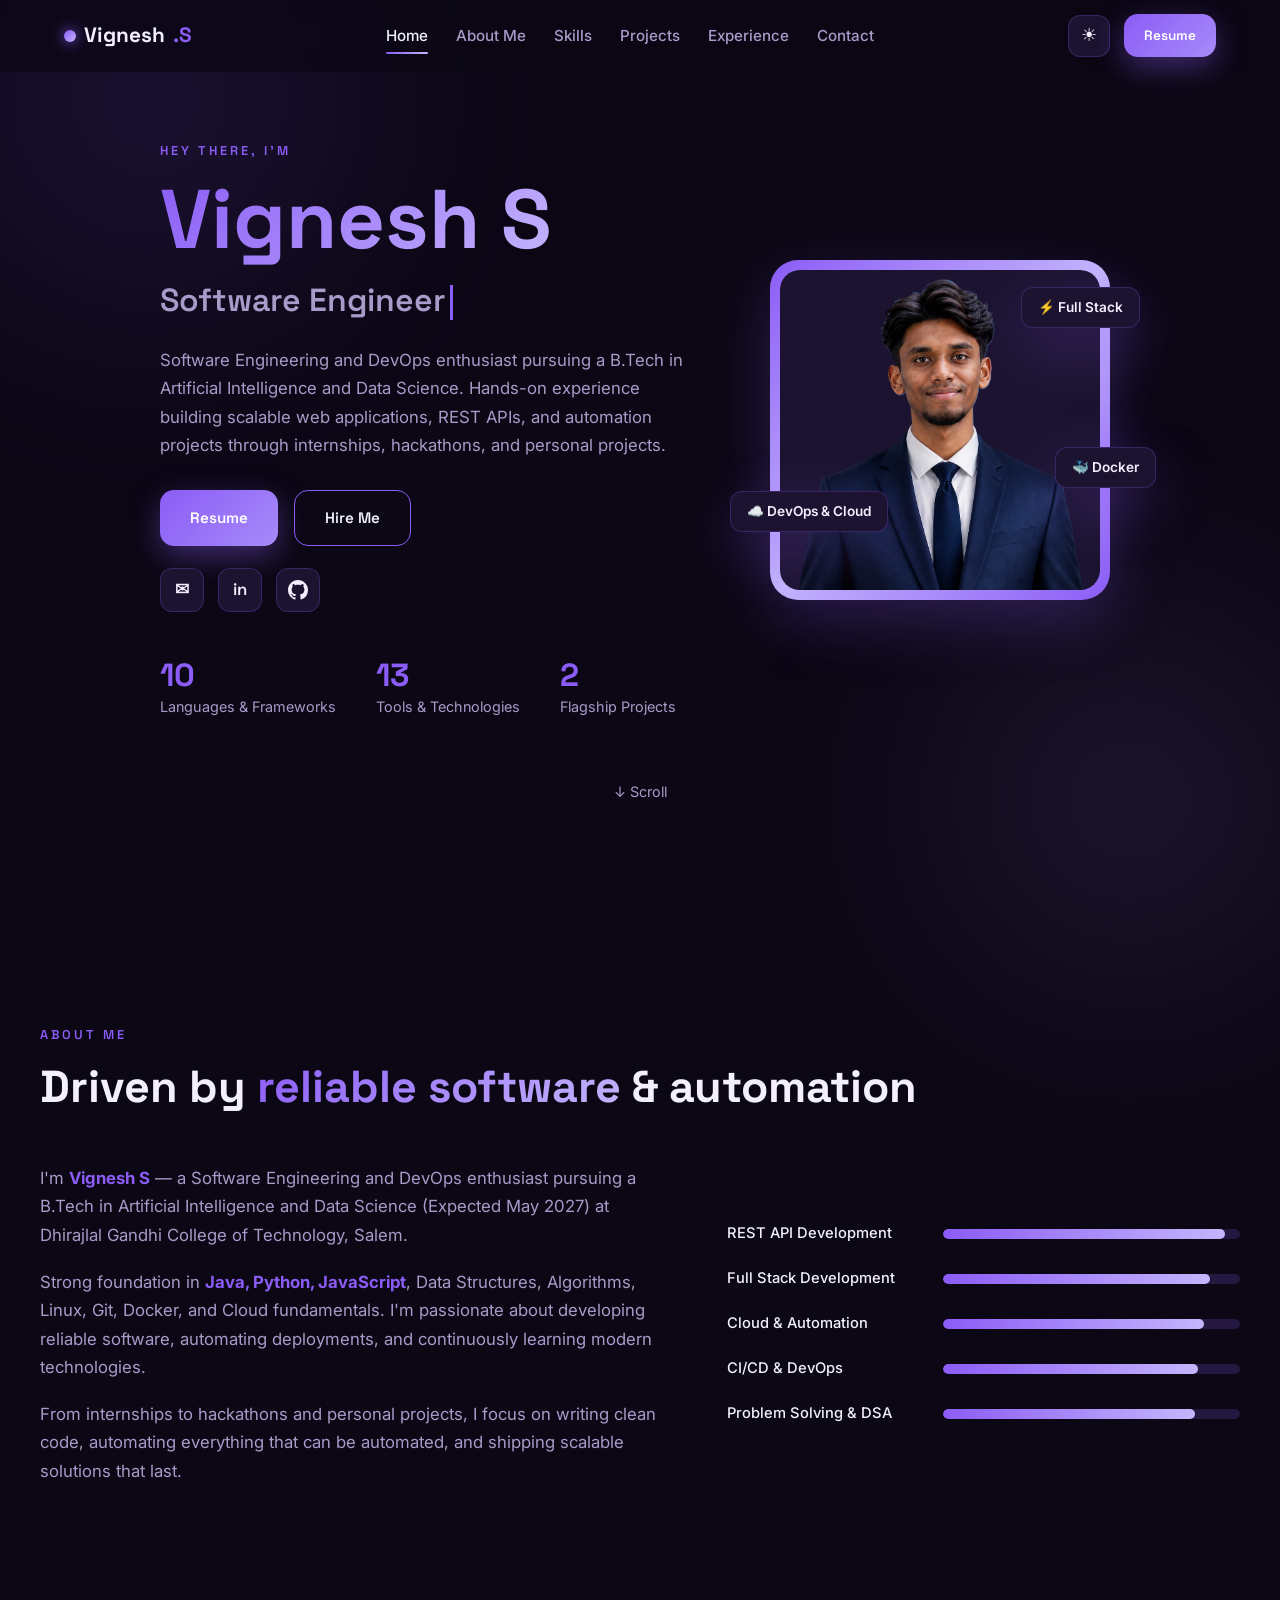
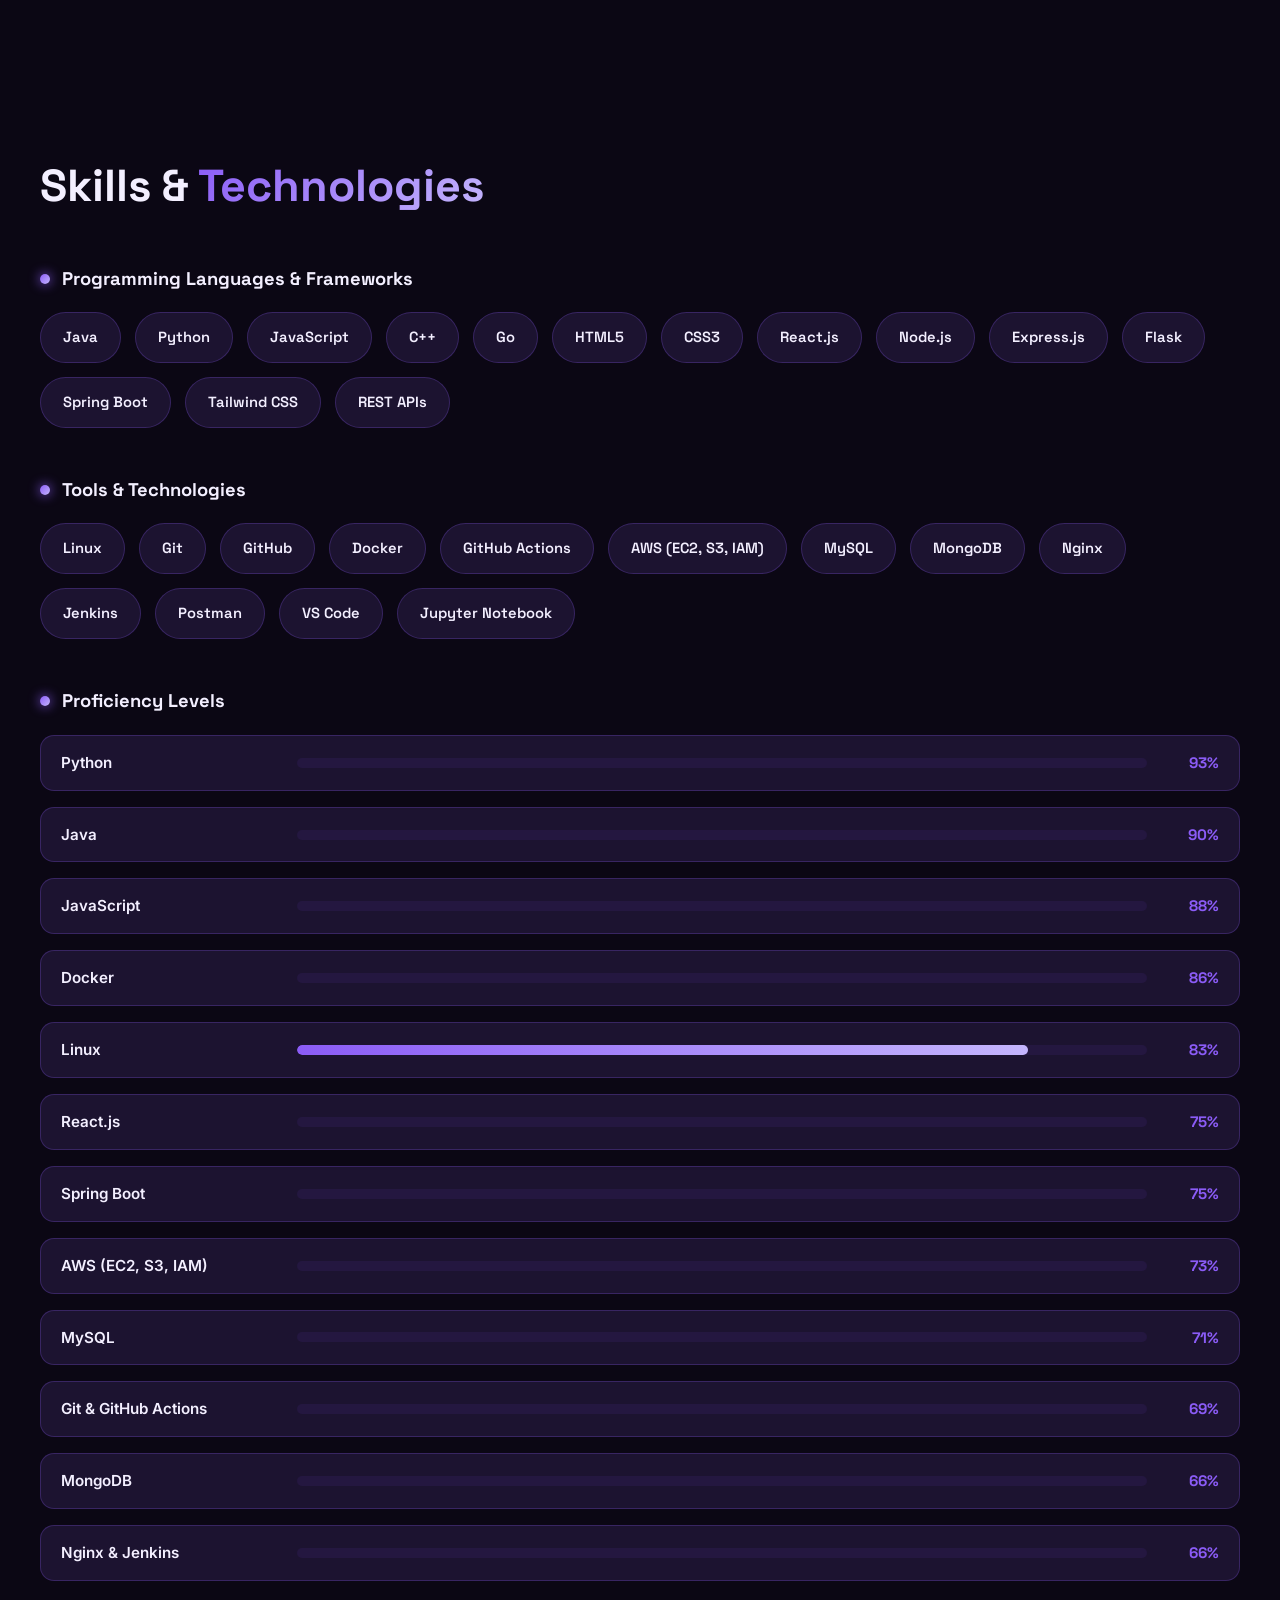
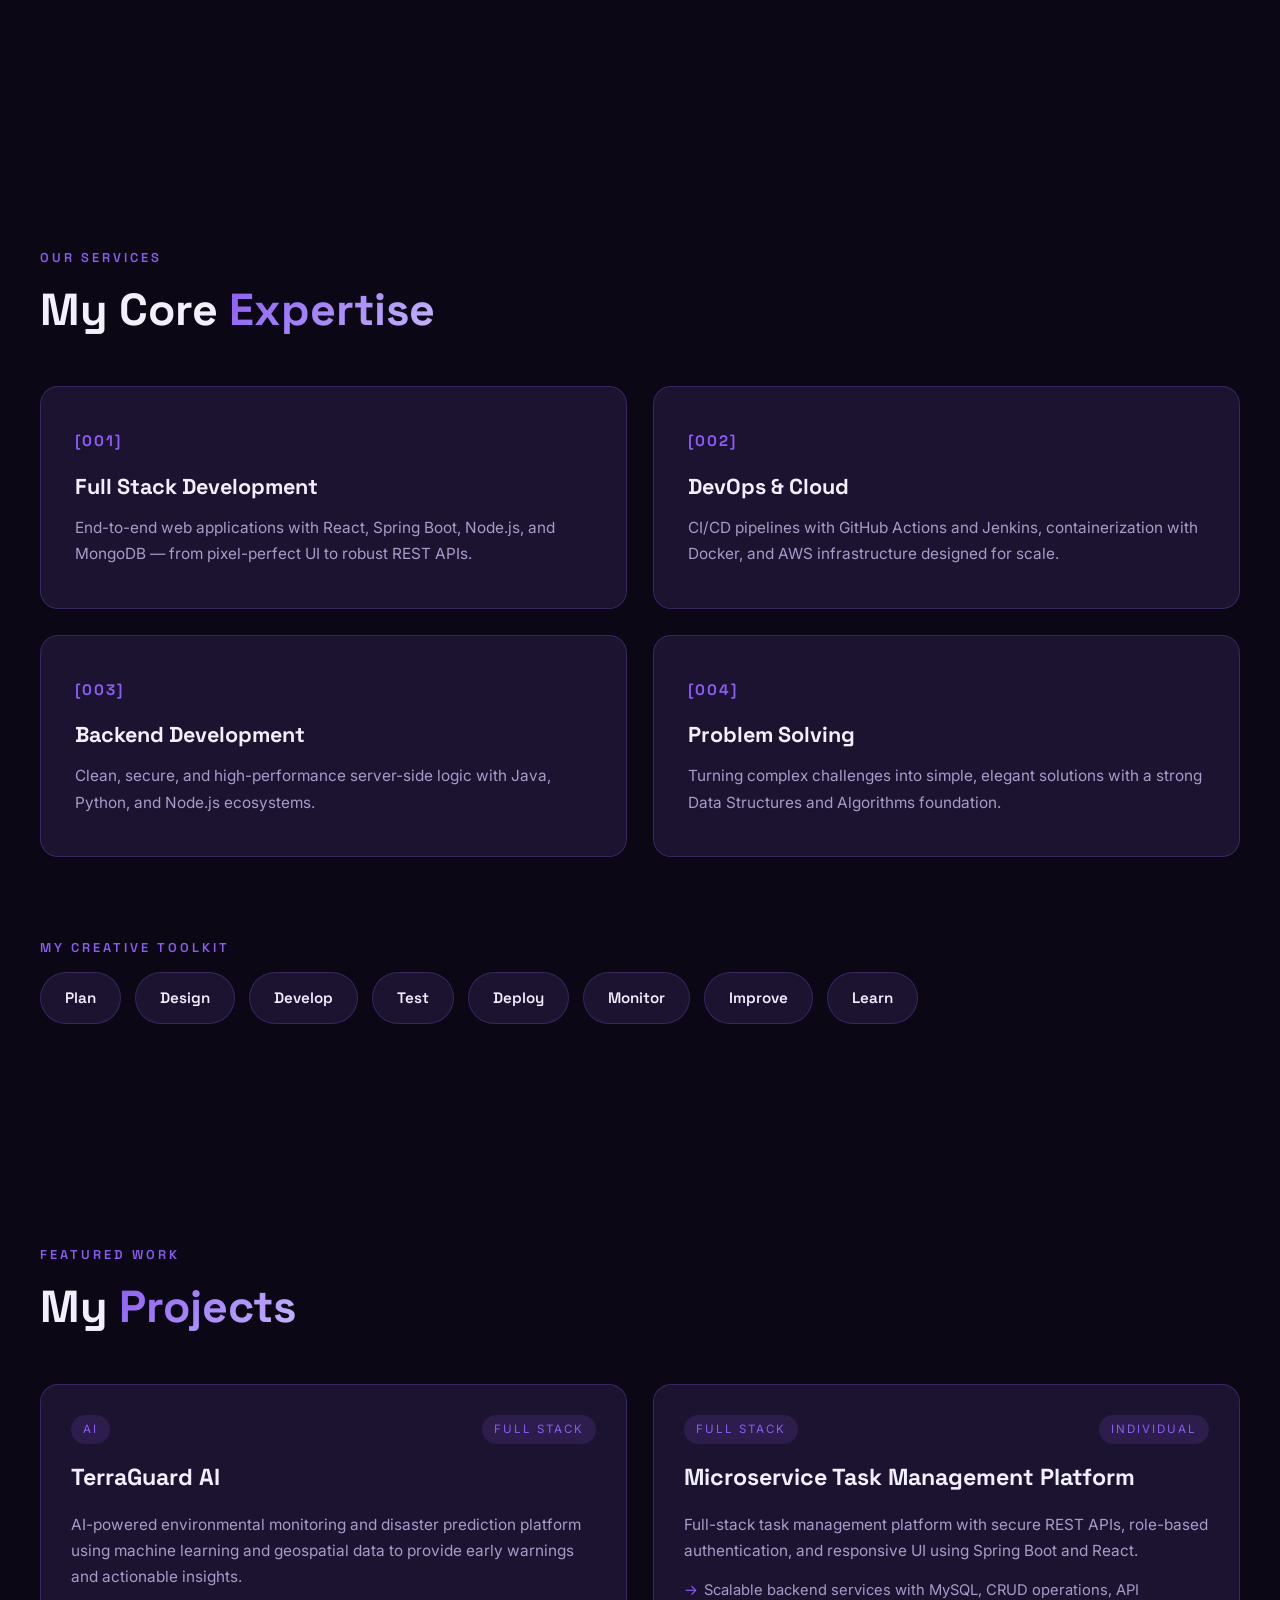
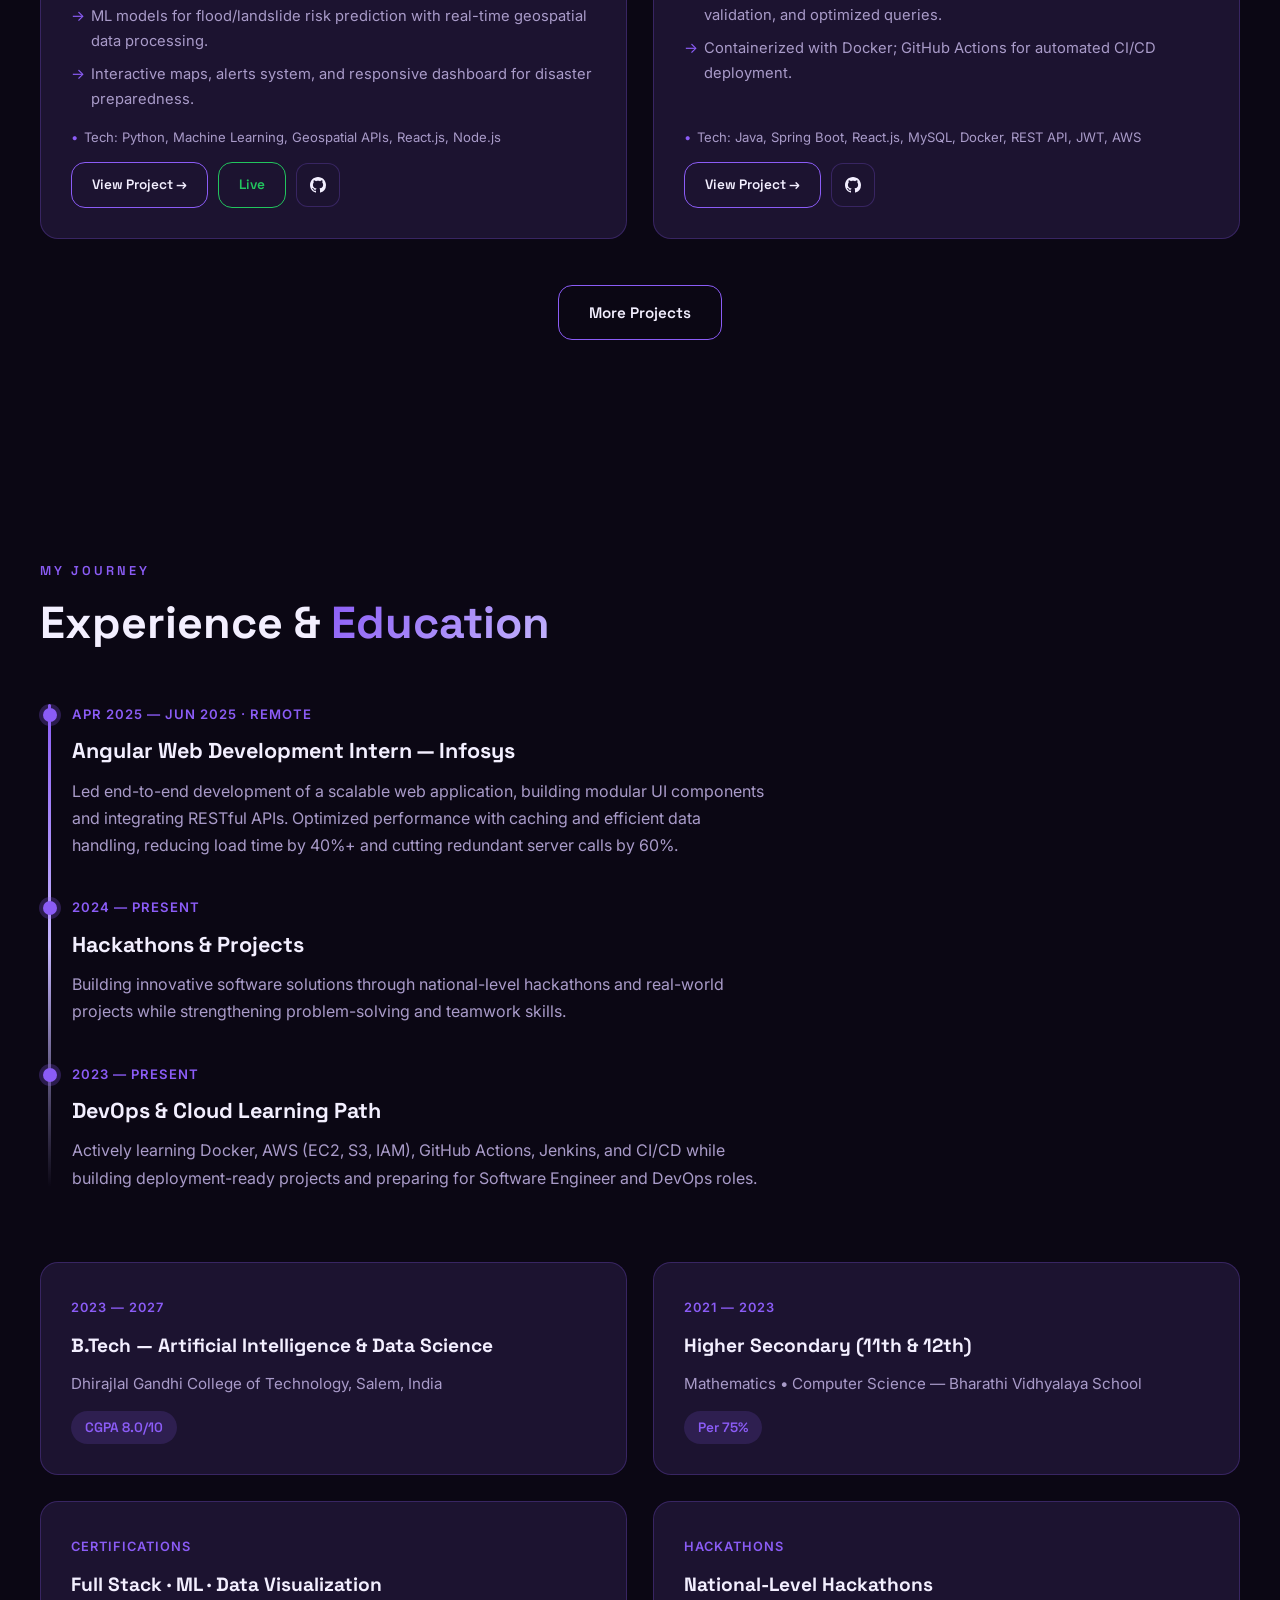
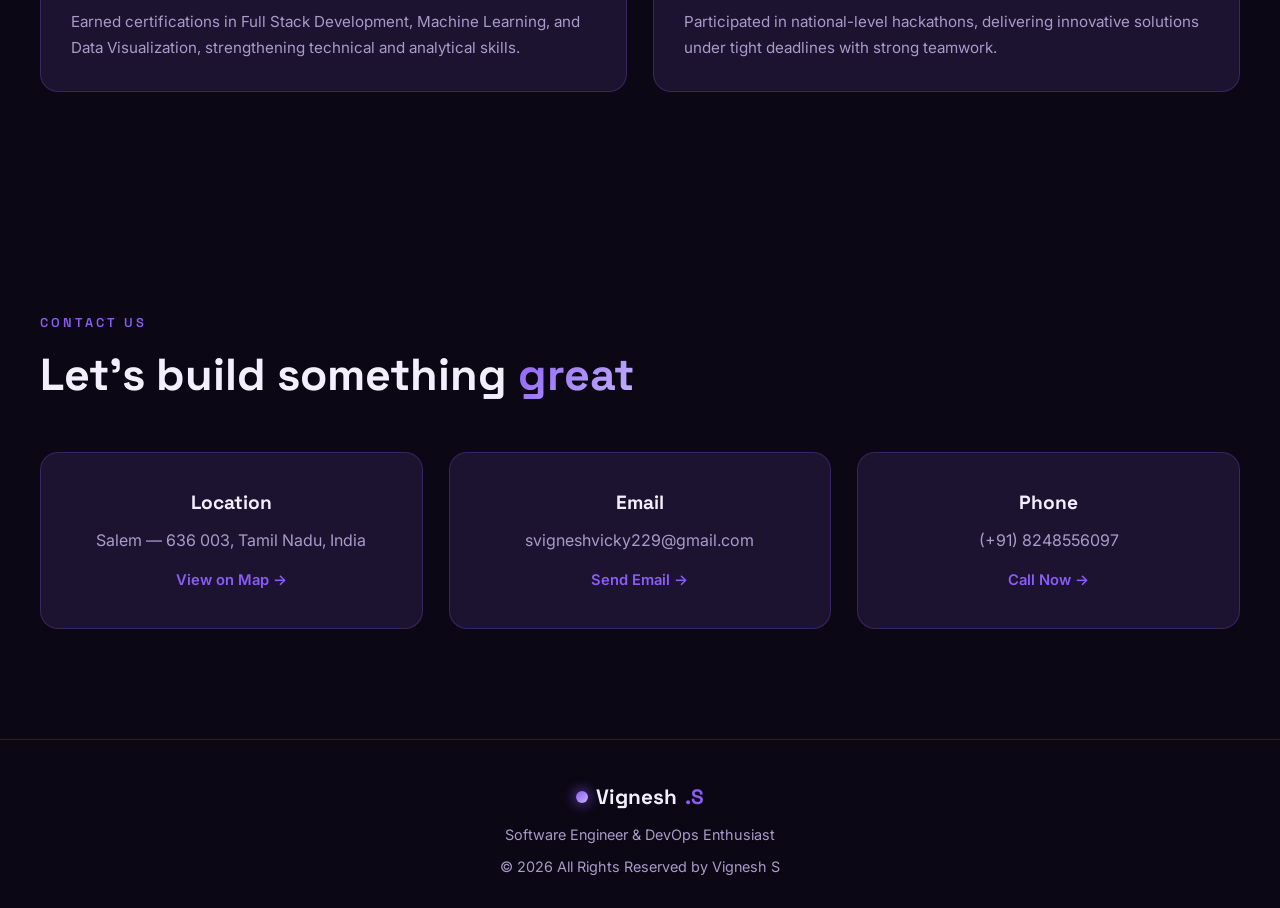
==== commit a72a496e: "Move TerraGuard AI to first position on main page with Live demo" ====
--- a/index.html
+++ b/index.html
@@ -205,28 +205,6 @@
         <h2 class="section-title reveal">My <span class="gradient-text">Projects</span></h2>
         <div class="works-grid">
           <article class="work-card reveal">
-            <div class="work-top"><span class="work-tag">DevOps</span><span class="work-tag">Individual</span></div>
-            <h3>DevOps Cloud Automation Platform</h3>
-            <p>DevOps automation platform to streamline application setup, deployment, and infrastructure management using Linux shell scripting and Docker.</p>
-            <ul class="work-list">
-              <li>CI/CD pipelines with GitHub Actions automating build, test, and deployment workflows.</li>
-              <li>Reusable automation scripts for provisioning, backup management, and cloud deployment.</li>
-            </ul>
-            <div class="work-meta"><span>Tech: Linux, Bash, Docker, Git, GitHub Actions, AWS, Nginx, CI/CD</span></div>
-            <a href="#" class="btn btn-outline btn-sm">View Project →</a>
-          </article>
-          <article class="work-card reveal">
-            <div class="work-top"><span class="work-tag">Full Stack</span><span class="work-tag">Individual</span></div>
-            <h3>Microservice Task Management Platform</h3>
-            <p>Full-stack task management platform with secure REST APIs, role-based authentication, and responsive UI using Spring Boot and React.</p>
-            <ul class="work-list">
-              <li>Scalable backend services with MySQL, CRUD operations, API validation, and optimized queries.</li>
-              <li>Containerized with Docker; GitHub Actions for automated CI/CD deployment.</li>
-            </ul>
-            <div class="work-meta"><span>Tech: Java, Spring Boot, React.js, MySQL, Docker, REST API, JWT, AWS</span></div>
-            <a href="#" class="btn btn-outline btn-sm">View Project →</a>
-          </article>
-          <article class="work-card reveal">
             <div class="work-top"><span class="work-tag">AI</span><span class="work-tag">Full Stack</span></div>
             <h3>TerraGuard AI</h3>
             <p>AI-powered environmental monitoring and disaster prediction platform using machine learning and geospatial data to provide early warnings and actionable insights.</p>
@@ -237,11 +215,29 @@
             <div class="work-meta"><span>Tech: Python, Machine Learning, Geospatial APIs, React.js, Node.js</span></div>
             <div class="work-actions">
               <a href="https://github.com/Vicky2-code/terraguard-ai" target="_blank" rel="noopener" class="btn btn-outline btn-sm">View Project →</a>
+              <a href="https://terraguard-ai-plum.vercel.app/dashboard" target="_blank" rel="noopener" class="btn btn-outline btn-sm btn-live">Live</a>
               <a href="https://github.com/Vicky2-code/terraguard-ai" target="_blank" rel="noopener" class="social-btn" title="GitHub">
                 <svg width="16" height="16" viewBox="0 0 16 16" fill="currentColor" aria-hidden="true"><path d="M8 0C3.58 0 0 3.58 0 8c0 3.54 2.29 6.53 5.47 7.59.4.07.55-.17.55-.38 0-.19-.01-.82-.01-1.49-2.01.37-2.53-.49-2.69-.94-.09-.23-.48-.94-.82-1.13-.28-.15-.68-.52-.01-.53.63-.01 1.08.58 1.23.82.72 1.21 1.87.87 2.33.66.07-.52.28-.87.51-1.07-1.78-.2-3.64-.89-3.64-3.95 0-.87.31-1.59.82-2.15-.08-.2-.36-1.02.08-2.12 0 0 .67-.21 2.2.82.64-.18 1.32-.27 2-.27s1.36.09 2 .27c1.53-1.04 2.2-.82 2.2-.82.44 1.1.16 1.92.08 2.12.51.56.82 1.27.82 2.15 0 3.07-1.87 3.75-3.65 3.95.29.25.54.73.54 1.48 0 1.07-.01 1.93-.01 2.2 0 .21.15.46.55.38A8.01 8.01 0 0 0 16 8c0-4.42-3.58-8-8-8z"/></svg>
               </a>
             </div>
           </article>
+          <article class="work-card reveal">
+            <div class="work-top"><span class="work-tag">Full Stack</span><span class="work-tag">Individual</span></div>
+            <h3>Microservice Task Management Platform</h3>
+            <p>Full-stack task management platform with secure REST APIs, role-based authentication, and responsive UI using Spring Boot and React.</p>
+            <ul class="work-list">
+              <li>Scalable backend services with MySQL, CRUD operations, API validation, and optimized queries.</li>
+              <li>Containerized with Docker; GitHub Actions for automated CI/CD deployment.</li>
+            </ul>
+            <div class="work-meta"><span>Tech: Java, Spring Boot, React.js, MySQL, Docker, REST API, JWT, AWS</span></div>
+            <div class="work-actions">
+              <a href="https://github.com/Vicky2-code/Microservice-task-management-platform" target="_blank" rel="noopener" class="btn btn-outline btn-sm">View Project →</a>
+              <a href="https://github.com/Vicky2-code/Microservice-task-management-platform" target="_blank" rel="noopener" class="social-btn" title="GitHub">
+                <svg width="16" height="16" viewBox="0 0 16 16" fill="currentColor" aria-hidden="true"><path d="M8 0C3.58 0 0 3.58 0 8c0 3.54 2.29 6.53 5.47 7.59.4.07.55-.17.55-.38 0-.19-.01-.82-.01-1.49-2.01.37-2.53-.49-2.69-.94-.09-.23-.48-.94-.82-1.13-.28-.15-.68-.52-.01-.53.63-.01 1.08.58 1.23.82.72 1.21 1.87.87 2.33.66.07-.52.28-.87.51-1.07-1.78-.2-3.64-.89-3.64-3.95 0-.87.31-1.59.82-2.15-.08-.2-.36-1.02.08-2.12 0 0 .67-.21 2.2.82.64-.18 1.32-.27 2-.27s1.36.09 2 .27c1.53-1.04 2.2-.82 2.2-.82.44 1.1.16 1.92.08 2.12.51.56.82 1.27.82 2.15 0 3.07-1.87 3.75-3.65 3.95.29.25.54.73.54 1.48 0 1.07-.01 1.93-.01 2.2 0 .21.15.46.55.38A8.01 8.01 0 0 0 16 8c0-4.42-3.58-8-8-8z"/></svg>
+              </a>
+            </div>
+          </article>
+
         </div>
 
         <div class="works-more reveal">
